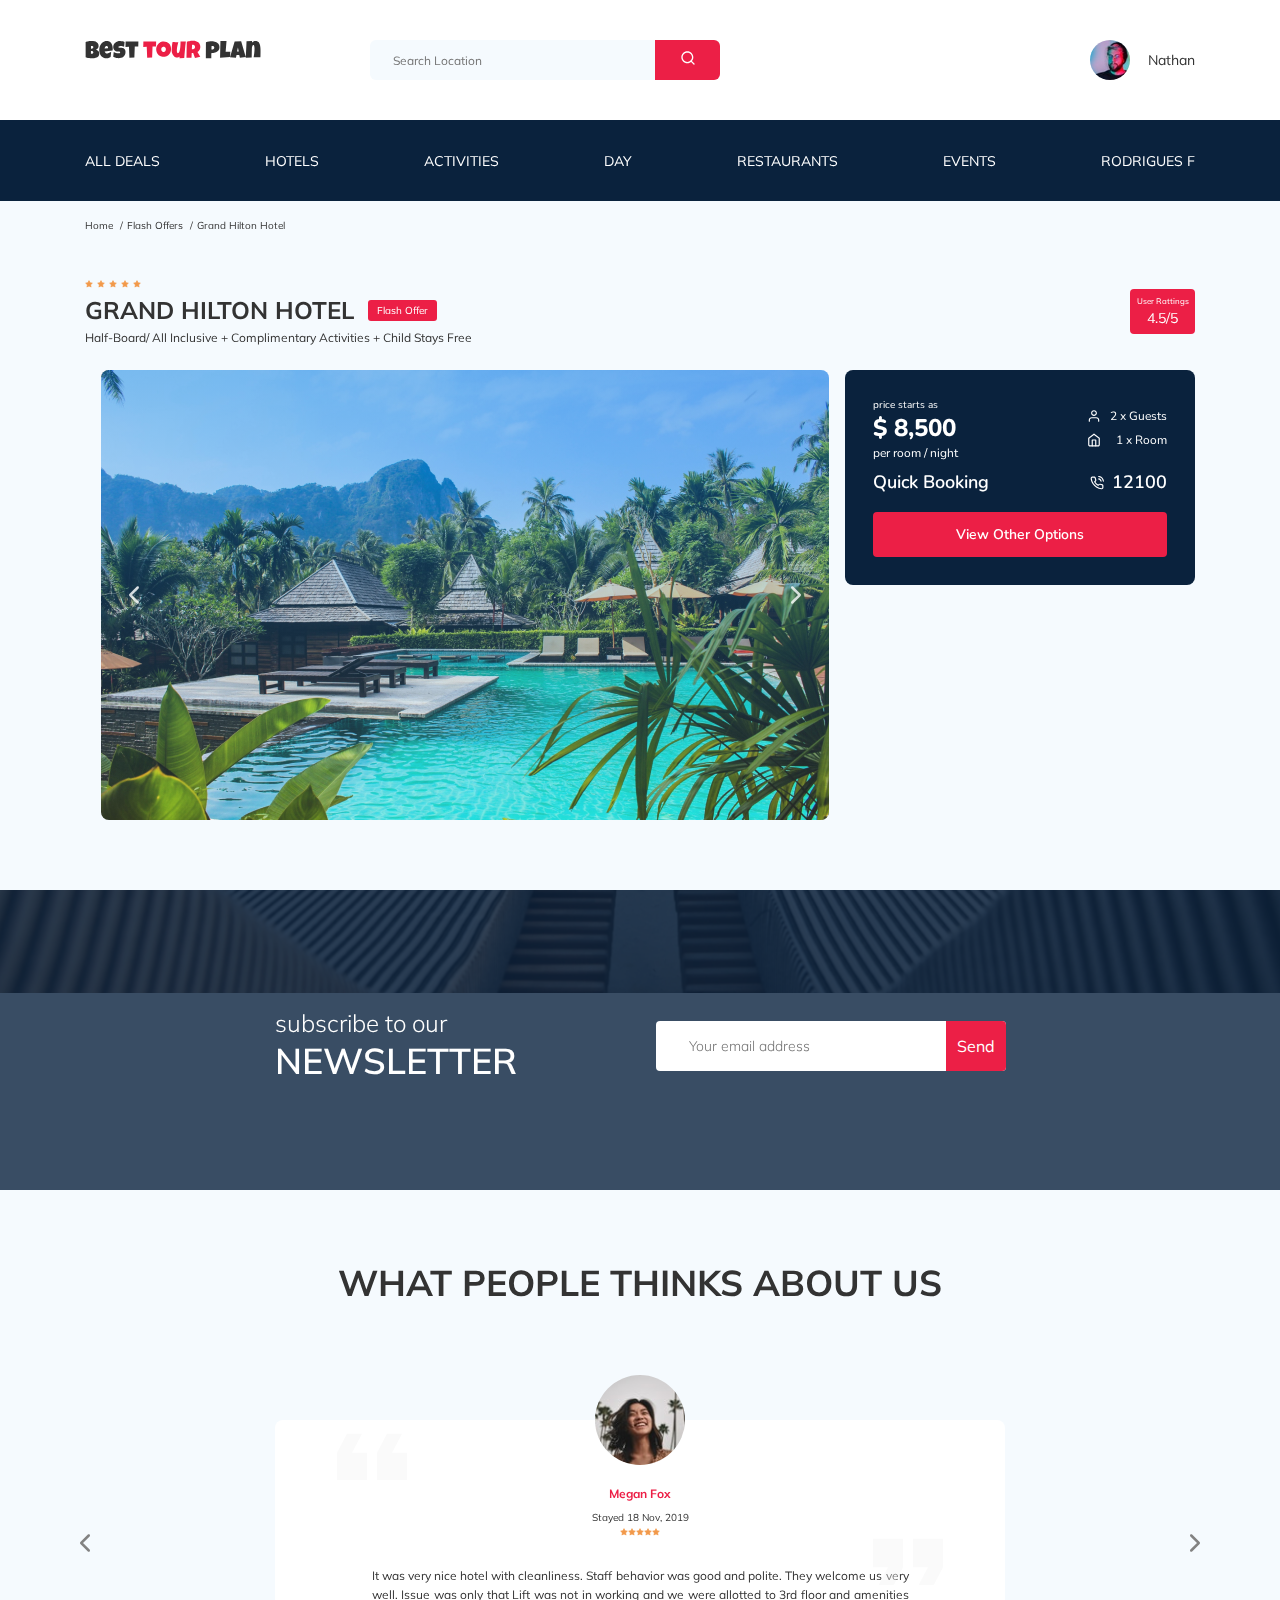
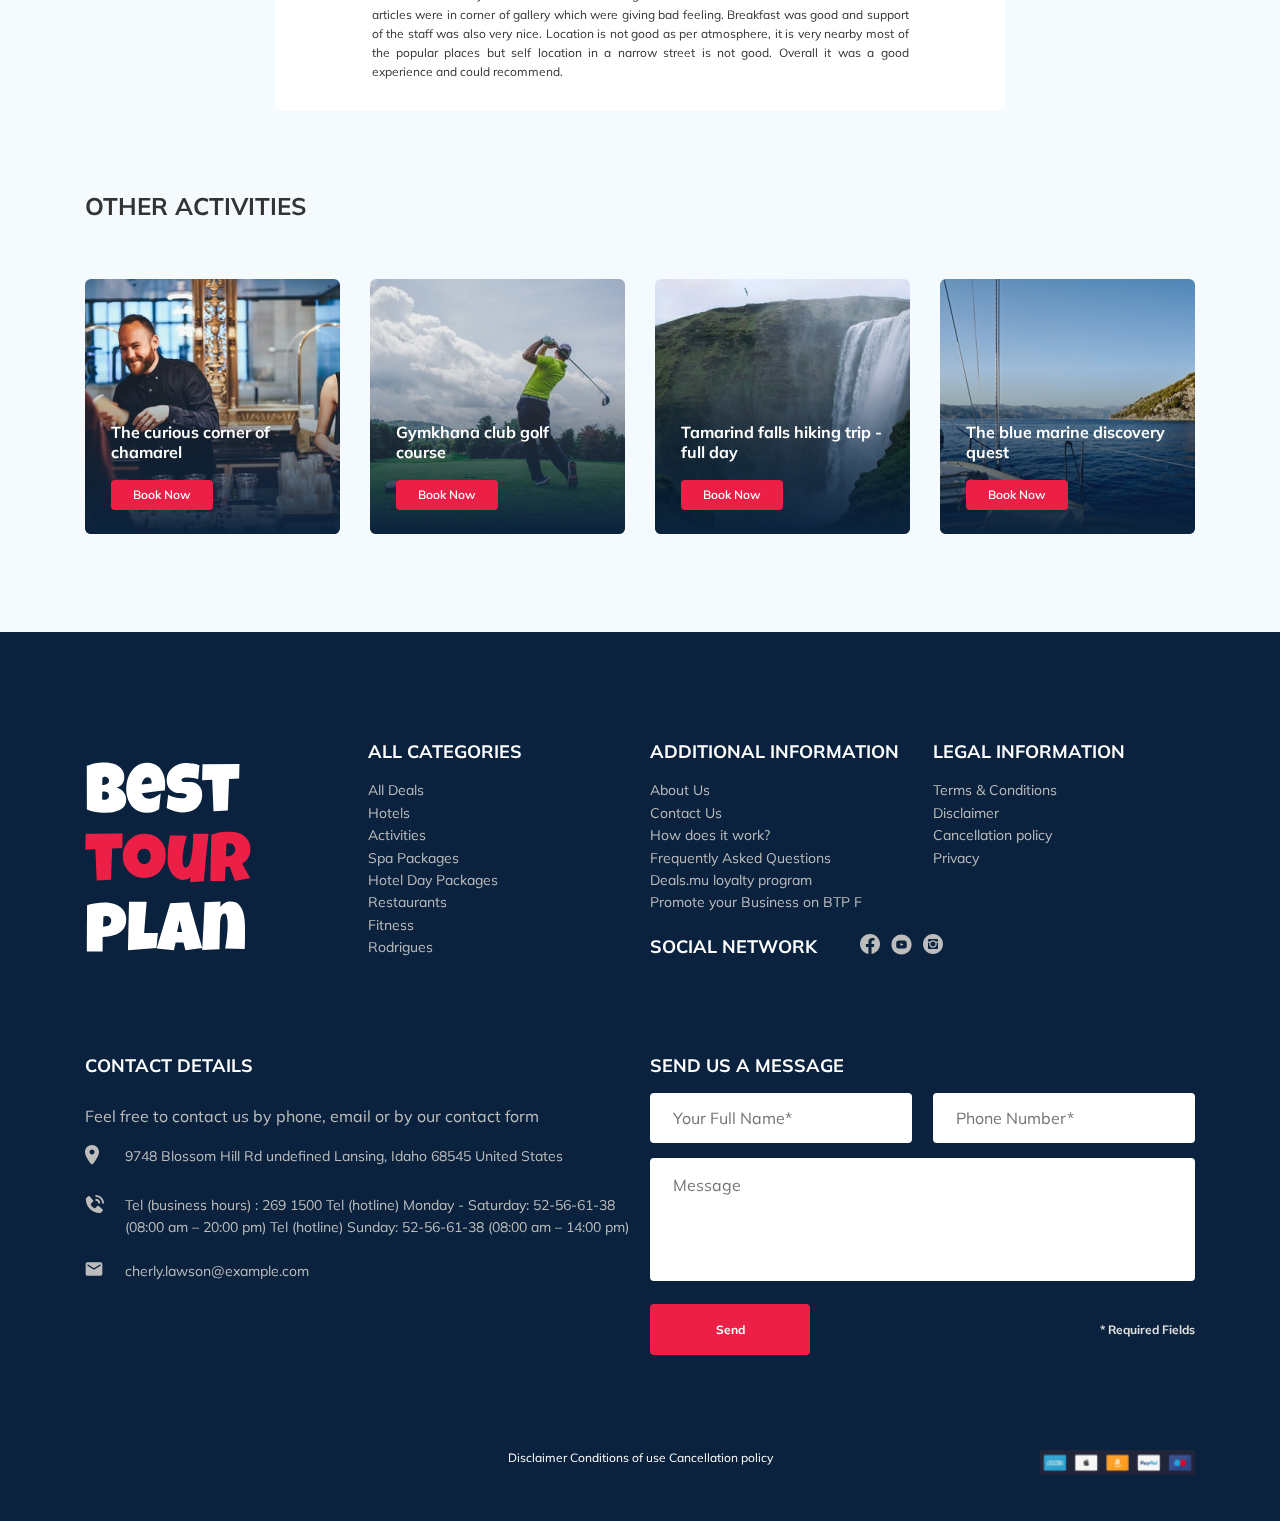
==== index.html @ 75731844 "create: added mobile menu" ====
<!DOCTYPE html>
<html lang="en">
  <head>
    <meta charset="UTF-8" />
    <meta name="viewport" content="width=device-width, initial-scale=1.0" />
    <title>Best Tour Plan — Hotel Booking</title>
    <link rel="stylesheet" href="css/swiper-bundle.min.css" />
    <link rel="stylesheet" href="css/style.css" />
    <link
      href="https://fonts.googleapis.com/css2?family=Mulish:wght@400;700&family=Nunito:wght@400;600;800&display=swap"
      rel="stylesheet"
    />
  </head>
  <body>
    <header class="navbar navbar__mobile--fixed">
      <div class="container">
        <div class="navbar-top">
          <a href="#" class="logo">
            <img
              src="img/horizontal-logo.svg"
              alt="Logo: Best Tour Plan"
              class="logo__image"
            />
          </a>

          <form
            action="#"
            class="search navbar__search navbar__search--mobile--hidden"
          >
            <input
              type="text"
              class="search__input"
              placeholder="Search Location"
            />
            <button class="search__button">
              <img src="img/search.svg" alt="Icon: search" />
            </button>
          </form>

          <a href="#" class="user navbar__user navbar__user--mobile--hidden">
            <img
              src="img/user-avatar.jpg"
              alt="Avatar: Nathan"
              class="user__avatar"
            />
            <span class="user__name"> Nathan </span>
          </a>
          <!-- /.user -->
          <button class="menu-button navbar-top__menu-button">
            <span class="menu-button__line"></span>
            <span class="menu-button__line"></span>
            <span class="menu-button__line"></span>
          </button>
        </div>
      </div>
      <!-- /.container -->
      <nav class="nav navbar-button">
        <div class="container">
          <ul class="navbar-menu">
            <li class="navbar-menu__item navbar-menu__item--mobile--visible">
              <a
                href="#"
                class="user navbar__user navbar__user--mobile--visible"
              >
                <img
                  src="img/user-avatar.jpg"
                  alt="Avatar: Nathan"
                  class="user__avatar"
                />
                <span class="user__name user__name--light"> Nathan </span>
              </a>
            </li>
            <li class="navbar-menu__item navbar-menu__item--mobile--visible">
              <form
                action="#"
                class="search navbar__search navbar__search--mobile--visible"
              >
                <input
                  type="text"
                  class="search__input"
                  placeholder="Search Location"
                />
                <button class="search__button">
                  <img src="img/search.svg" alt="Icon: search" />
                </button>
              </form>
            </li>
            <li class="navbar-menu__item">
              <a href="#" class="navbar-menu__link"> All Deals </a>
            </li>
            <li class="navbar-menu__item">
              <a href="#" class="navbar-menu__link"> Hotels </a>
            </li>
            <li class="navbar-menu__item">
              <a href="#" class="navbar-menu__link"> Activities </a>
            </li>
            <li class="navbar-menu__item">
              <a href="#" class="navbar-menu__link"> Day </a>
            </li>
            <li class="navbar-menu__item">
              <a href="#" class="navbar-menu__link"> Restaurants </a>
            </li>
            <li class="navbar-menu__item">
              <a href="#" class="navbar-menu__link"> Events </a>
            </li>
            <li class="navbar-menu__item">
              <a href="#" class="navbar-menu__link"> Rodrigues F</a>
            </li>
          </ul>
        </div>
      </nav>
      <!-- /.navbar-menu -->
    </header>

    <nav class="breadcrumb">
      <div class="container">
        <ul class="breadcrumb-list">
          <li class="breadcrumb-list__item">
            <a href="#" class="breadcrumb-list__link"> Home </a>
          </li>
          <li class="breadcrumb-list__item">
            <a href="#" class="breadcrumb-list__link"> Flash Offers </a>
          </li>
          <li class="breadcrumb-list__item">Grand Hilton Hotel</li>
        </ul>
      </div>
      <!-- /.container -->
      <!-- /.breadcrumb-list -->
    </nav>
    <!-- /.breadcrumb -->

    <section class="hotel">
      <div class="container">
        <div class="hotel-info">
          <div class="hotel-info__text">
            <div class="hotel-wrapper">
              <div class="stars">
                <img src="img/Star.svg" alt="star" />
                <img src="img/Star.svg" alt="star" />
                <img src="img/Star.svg" alt="star" />
                <img src="img/Star.svg" alt="star" />
                <img src="img/Star.svg" alt="star" />
              </div>
              <h1 class="hotel-name hotel-info__name">GRAND HILTON HOTEL</h1>
              <span class="offer hotel-info__offer">Flash Offer</span>
            </div>
            <p class="hotel-description hotel-info__description">
              Half-Board/ All Inclusive + Complimentary Activities + Child Stays
              Free
            </p>
          </div>
          <!-- /.hotel-info__text -->
          <div class="rating hotel-info__rating">
            <span class="rating__text">User Rattings</span>
            <span class="rating__counter">4.5/5</span>
          </div>
          <!-- /.hotel-info__right -->
        </div>
        <!-- /.hotel-info -->
        <div class="hotel-grid">
          <div class="swiper-container hotel-slider hotel__slider">
            <!-- Additional required wrapper -->
            <div class="swiper-wrapper">
              <!-- Slides -->
              <div class="swiper-slide hotel-slider__item">
                <img class="hotel-slider__img" src="img/slide.jpg" alt="" />
              </div>
              <div class="swiper-slide hotel-slider__item">
                <img class="hotel-slider__img" src="img/slide-2.jpg" alt="" />
              </div>
              <div class="swiper-slide hotel-slider__item">
                <img class="hotel-slider__img" src="img/slide-3.jpg" alt="" />
              </div>
              <div class="swiper-slide hotel-slider__item">
                <img class="hotel-slider__img" src="img/slide-4.jpg" alt="" />
              </div>
              <div class="swiper-slide hotel-slider__item">
                <img class="hotel-slider__img" src="img/slide-5.jpg" alt="" />
              </div>
            </div>
            <!-- If we need navigation buttons -->
            <button
              class="hotel-slider__button hotel-slider__button--prev"
            ></button>
            <button
              class="hotel-slider__button hotel-slider__button--next"
            ></button>
          </div>
          <div class="hotel-right">
            <div class="booking">
              <div class="booking__info">
                <div class="booking__price">
                  <div class="booking__start">price starts as</div>
                  <strong class="booking__pricetag">$ 8,500</strong>
                  <span class="booking__perroom">per room / night</span>
                </div>
                <div class="booking__room">
                  <div class="booking__text">
                    <img src="img/user.svg" alt="" class="booking__icon" />
                    <span class="booking__description">2 x Guests</span>
                  </div>
                  <div class="booking__text">
                    <img src="img/home.svg" alt="" class="booking__icon" />
                    <span class="booking__description">1 x Room</span>
                  </div>
                </div>
                <!-- /.booking__room -->
              </div>
              <!-- /.booking__info -->
              <div class="booking__call-center">
                <span class="booking__heading">Quick Booking</span>
                <a class="booking__number" href="tel:12100">
                  <img src="img/phone-call.svg" alt="" />
                  <span class="booking__num">12100</span>
                </a>
              </div>
              <!-- /.booking__call-center -->
              <button class="button booking__button">View Other Options</button>
            </div>
            <!-- /.booking -->
            <div class="map">
              <iframe
                src="https://www.google.com/maps/embed?pb=!1m18!1m12!1m3!1d8543.298805697452!2d79.80057933385753!3d7.573632217273802!2m3!1f0!2f0!3f0!3m2!1i1024!2i768!4f13.1!3m3!1m2!1s0x3ae2c96110de8289%3A0x3fd7668bc2d85eb9!2sGrand%20Hilton%20Hotel!5e0!3m2!1sru!2sru!4v1600858071502!5m2!1sru!2sru"
                height="213"
                style="border: 0; width: 100%"
                allowfullscreen=""
                aria-hidden="false"
                tabindex="0"
              ></iframe>
            </div>
            <!-- /.map -->
          </div>
          <!-- /.hotel-right -->
        </div>
        <!-- /.hotel-grid -->
      </div>
      <!-- /.container -->
    </section>

    <section
      class="newsletter parallax-window"
      data-parallax="scroll"
      data-image-src="img/newsletter-bg.jpg"
    >
      <div class="newsletter-wrapper">
        <h2 class="newsletter-title newsletter__title">
          subscribe to our
          <span class="newsletter-title__strong">Newsletter</span>
        </h2>
        <form action="#" class="subscribe newsletter__subscribe">
          <input
            type="text"
            class="subscribe__input"
            placeholder="Your email address"
          />
          <button class="subscribe__button">Send</button>
        </form>
      </div>
      <!-- /.newsletter-wrapper -->
    </section>
    <!-- /.newsletter -->
    <section class="reviews">
      <div class="cotainer">
        <h2 class="section-title reviews__title">
          What people thinks about us
        </h2>
        <div class="swiper-container reviews-slider">
          <!-- Additional required wrapper -->
          <div class="swiper-wrapper">
            <!-- Slides -->
            <div class="swiper-slide">
              <div class="reviews-slider__item">
                <div class="reviews-slider__profile">
                  <img
                    src="img/reviews-avatar.jpg"
                    alt=""
                    class="reviews-slider__avatar"
                  />
                  <h3 class="reviews-slider__username">Megan Fox</h3>
                  <span class="reviews-slider__date">Stayed 18 Nov, 2019</span>
                  <div class="reviews-slider__rating">
                    <img src="img/Star.svg" alt="star" />
                    <img src="img/Star.svg" alt="star" />
                    <img src="img/Star.svg" alt="star" />
                    <img src="img/Star.svg" alt="star" />
                    <img src="img/Star.svg" alt="star" />
                  </div>
                </div>
                <p class="reviews-slider__text">
                  It was very nice hotel with cleanliness. Staff behavior was
                  good and polite. They welcome us very well. Issue was only
                  that Lift was not in working and we were allotted to 3rd floor
                  and amenities articles were in corner of gallery which were
                  giving bad feeling. Breakfast was good and support of the
                  staff was also very nice. Location is not good as per
                  atmosphere, it is very nearby most of the popular places but
                  self location in a narrow street is not good. Overall it was a
                  good experience and could recommend.
                </p>
              </div>
            </div>
          </div>
          <!-- If we need navigation buttons -->
          <button
            class="reviews-slider__button reviews-slider__button--prev"
          ></button>
          <button
            class="reviews-slider__button reviews-slider__button--next"
          ></button>
        </div>
      </div>
      <!-- /.cotainer -->
    </section>
    <!-- /.reviews -->

    <section class="activities">
      <div class="container">
        <h2 class="activities__title">Other Activities</h2>
        <div class="activities-wrapper">
          <div class="card activities__card">
            <img class="card__img" src="img/activity-1.jpg" alt="" />
            <h3 class="card__title">The curious corner of chamarel</h3>
            <button class="card__button">Book Now</button>
          </div>
          <div class="card activities__card">
            <img class="card__img" src="img/activity-2.jpg" alt="" />
            <h3 class="card__title">Gymkhana club golf course</h3>
            <button class="card__button">Book Now</button>
          </div>
          <div class="card activities__card">
            <img class="card__img" src="img/activity-3.jpg" alt="" />
            <h3 class="card__title">Tamarind falls hiking trip - full day</h3>
            <button class="card__button">Book Now</button>
          </div>
          <div class="card activities__card">
            <img class="card__img" src="img/activity-4.jpg" alt="" />
            <h3 class="card__title">The blue marine discovery quest</h3>
            <button class="card__button">Book Now</button>
          </div>
        </div>
        <!-- /.activities-wrapper -->
        <!-- /.activities__title -->
      </div>
      <!-- /.container -->
    </section>
    <!-- /.activities -->

    <footer class="footer">
      <div class="container">
        <div class="footer-wrapper">
          <img
            src="img/vertical-logo.svg"
            alt="vertical logo"
            class="logo footer__logo"
          />
          <div class="footer__list footer__categories">
            <h3 class="footer__title">ALL CATEGORIES</h3>
            <ul class="footer__ul">
              <li class="footer__item">
                <a href="#" class="footer__link">All Deals </a>
              </li>
              <li class="footer__item">
                <a href="#" class="footer__link">Hotels</a>
              </li>
              <li class="footer__item">
                <a href="#" class="footer__link">Activities</a>
              </li>
              <li class="footer__item">
                <a href="#" class="footer__link">Spa Packages </a>
              </li>
              <li class="footer__item">
                <a href="#" class="footer__link">Hotel Day Packages</a>
              </li>
              <li class="footer__item">
                <a href="#" class="footer__link">Restaurants</a>
              </li>
              <li class="footer__item">
                <a href="#" class="footer__link">Fitness </a>
              </li>
              <li class="footer__item">
                <a href="#" class="footer__link">Rodrigues</a>
              </li>
            </ul>
          </div>
          <!-- /.footer__list -->
          <div class="footer__list footer__additional">
            <h3 class="footer__title">ADDITIONAL INFORMATION</h3>
            <ul class="footer__ul">
              <li class="footer__item">
                <a href="#" class="footer__link">About Us </a>
              </li>
              <li class="footer__item">
                <a href="#" class="footer__link">Contact Us </a>
              </li>
              <li class="footer__item">
                <a href="#" class="footer__link">How does it work? </a>
              </li>
              <li class="footer__item">
                <a href="#" class="footer__link">Frequently Asked Questions </a>
              </li>
              <li class="footer__item">
                <a href="#" class="footer__link">Deals.mu loyalty program </a>
              </li>
              <li class="footer__item">
                <a href="#" class="footer__link"
                  >Promote your Business on BTP F
                </a>
              </li>
            </ul>
          </div>
          <!-- /.footer__list -->
          <div class="footer__social-network">
            <h3 class="footer__title footer__title--inline">Social Network</h3>
            <div class="footer__social-links">
              <a href="#" class="footer__link"
                ><img src="img/faceBook.svg" alt=""
              /></a>
              <a href="#" class="footer__link"
                ><img src="img/youtube.svg" alt=""
              /></a>
              <a href="#" class="footer__link"
                ><img src="img/instagram.svg" alt=""
              /></a>
            </div>
            <!-- /.footer__social-links -->
          </div>
          <!-- /.footer__social-network -->
          <div class="footer__list footer__legal">
            <h3 class="footer__title">LEGAL INFORMATION</h3>
            <ul class="footer__ul">
              <li class="footer__item">
                <a href="#" class="footer__link">Terms & Conditions</a>
              </li>
              <li class="footer__item">
                <a href="#" class="footer__link">Disclaimer</a>
              </li>
              <li class="footer__item">
                <a href="#" class="footer__link">Cancellation policy </a>
              </li>
              <li class="footer__item">
                <a href="#" class="footer__link">Privacy</a>
              </li>
            </ul>
          </div>
          <!-- /.footer__list -->
          <div class="footer__contact-details">
            <h3 class="footer__title footer__title--mb-3">Contact Details</h3>
            <p class="footer__text">
              Feel free to contact us by phone, email or by our contact form
            </p>
            <ul class="footer__ul">
              <li class="footer__item footer__item--mb-2">
                <div class="footer__icon-wrapper">
                  <img src="img/map-marker.svg" alt="" class="footer__icon" />
                </div>
                9748 Blossom Hill Rd undefined Lansing, Idaho 68545 United
                States
              </li>
              <li class="footer__item footer__item--mb-2">
                <div class="footer__icon-wrapper">
                  <img src="img/phone.svg" alt="" class="footer__icon" />
                </div>
                Tel (business hours) : 269 1500 Tel (hotline) Monday - Saturday:
                52-56-61-38 (08:00 am – 20:00 pm) Tel (hotline) Sunday:
                52-56-61-38 (08:00 am – 14:00 pm)
              </li>
              <li class="footer__item footer__item--mb-2">
                <div class="footer__icon-wrapper">
                  <img src="img/emale.svg" alt="" class="footer__icon" />
                </div>
                cherly.lawson@example.com
              </li>
            </ul>
          </div>
          <!-- /.footer__contact-details -->
          <div class="footer__contact-form">
            <h3 class="footer__title">Send us a message</h3>
            <form action="#" class="footer__form">
              <input
                type="text"
                class="input footer__input"
                placeholder="Your Full Name*"
              />
              <input
                type="text"
                class="input footer__input"
                placeholder="Phone Number*"
              />
              <textarea
                class="footer__message"
                cols="30"
                rows="10"
                placeholder="Message"
              ></textarea>
              <button class="button footer__button">Send</button>
              <span class="footer__info">* Required Fields</span>
            </form>
          </div>
          <!-- /.footer__contact-form -->
        </div>
        <div class="footer__policy">
          <div class="footer__policy-text">
            <span class="footer__disclaimer">Disclaimer</span>
            <span class="footer__disclaimer"> Conditions of use </span>
            <span class="footer__disclaimer">Cancellation policy</span>
          </div>
          <!-- /.footer__policy-text -->
          <div class="footer__policy-icon">
            <img src="img/sponsor.png" alt="" />
          </div>
          <!-- /.policy-icon -->
        </div>
        <!-- /.footer__policy -->
      </div>
    </footer>

    <script src="js/swiper-bundle.min.js"></script>
    <script src="js/main.js"></script>
    <script src="js/jquery-3.5.1.min.js"></script>
    <script src="js/parallax.min.js"></script>
  </body>
</html>
---- css/style.css ----
* {
  -webkit-box-sizing: border-box;
          box-sizing: border-box;
}

body {
  font-family: 'Mulish', sans-serif;
  color: #333333;
  background-color: #F5FAFE;
}

.container {
  max-width: 1110px;
  margin: auto;
}

img {
  max-width: 100%;
}

/*! normalize.css v8.0.1 | MIT License | github.com/necolas/normalize.css */
/* Document
   ========================================================================== */
/**
 * 1. Correct the line height in all browsers.
 * 2. Prevent adjustments of font size after orientation changes in iOS.
 */
html {
  line-height: 1.15;
  /* 1 */
  -webkit-text-size-adjust: 100%;
  /* 2 */
}

/* Sections
   ========================================================================== */
/**
 * Remove the margin in all browsers.
 */
body {
  margin: 0;
}

/**
 * Render the `main` element consistently in IE.
 */
main {
  display: block;
}

/**
 * Correct the font size and margin on `h1` elements within `section` and
 * `article` contexts in Chrome, Firefox, and Safari.
 */
h1 {
  font-size: 2em;
  margin: 0.67em 0;
}

/* Grouping content
   ========================================================================== */
/**
 * 1. Add the correct box sizing in Firefox.
 * 2. Show the overflow in Edge and IE.
 */
hr {
  -webkit-box-sizing: content-box;
          box-sizing: content-box;
  /* 1 */
  height: 0;
  /* 1 */
  overflow: visible;
  /* 2 */
}

/**
 * 1. Correct the inheritance and scaling of font size in all browsers.
 * 2. Correct the odd `em` font sizing in all browsers.
 */
pre {
  font-family: monospace, monospace;
  /* 1 */
  font-size: 1em;
  /* 2 */
}

/* Text-level semantics
   ========================================================================== */
/**
 * Remove the gray background on active links in IE 10.
 */
a {
  background-color: transparent;
}

/**
 * 1. Remove the bottom border in Chrome 57-
 * 2. Add the correct text decoration in Chrome, Edge, IE, Opera, and Safari.
 */
abbr[title] {
  border-bottom: none;
  /* 1 */
  text-decoration: underline;
  /* 2 */
  -webkit-text-decoration: underline dotted;
          text-decoration: underline dotted;
  /* 2 */
}

/**
 * Add the correct font weight in Chrome, Edge, and Safari.
 */
b,
strong {
  font-weight: bolder;
}

/**
 * 1. Correct the inheritance and scaling of font size in all browsers.
 * 2. Correct the odd `em` font sizing in all browsers.
 */
code,
kbd,
samp {
  font-family: monospace, monospace;
  /* 1 */
  font-size: 1em;
  /* 2 */
}

/**
 * Add the correct font size in all browsers.
 */
small {
  font-size: 80%;
}

/**
 * Prevent `sub` and `sup` elements from affecting the line height in
 * all browsers.
 */
sub,
sup {
  font-size: 75%;
  line-height: 0;
  position: relative;
  vertical-align: baseline;
}

sub {
  bottom: -0.25em;
}

sup {
  top: -0.5em;
}

/* Embedded content
   ========================================================================== */
/**
 * Remove the border on images inside links in IE 10.
 */
img {
  border-style: none;
}

/* Forms
   ========================================================================== */
/**
 * 1. Change the font styles in all browsers.
 * 2. Remove the margin in Firefox and Safari.
 */
button,
input,
optgroup,
select,
textarea {
  font-family: inherit;
  /* 1 */
  font-size: 100%;
  /* 1 */
  line-height: 1.15;
  /* 1 */
  margin: 0;
  /* 2 */
}

/**
 * Show the overflow in IE.
 * 1. Show the overflow in Edge.
 */
button,
input {
  /* 1 */
  overflow: visible;
}

/**
 * Remove the inheritance of text transform in Edge, Firefox, and IE.
 * 1. Remove the inheritance of text transform in Firefox.
 */
button,
select {
  /* 1 */
  text-transform: none;
}

/**
 * Correct the inability to style clickable types in iOS and Safari.
 */
button,
[type="button"],
[type="reset"],
[type="submit"] {
  -webkit-appearance: button;
}

/**
 * Remove the inner border and padding in Firefox.
 */
button::-moz-focus-inner,
[type="button"]::-moz-focus-inner,
[type="reset"]::-moz-focus-inner,
[type="submit"]::-moz-focus-inner {
  border-style: none;
  padding: 0;
}

/**
 * Restore the focus styles unset by the previous rule.
 */
button:-moz-focusring,
[type="button"]:-moz-focusring,
[type="reset"]:-moz-focusring,
[type="submit"]:-moz-focusring {
  outline: 1px dotted ButtonText;
}

/**
 * Correct the padding in Firefox.
 */
fieldset {
  padding: 0.35em 0.75em 0.625em;
}

/**
 * 1. Correct the text wrapping in Edge and IE.
 * 2. Correct the color inheritance from `fieldset` elements in IE.
 * 3. Remove the padding so developers are not caught out when they zero out
 *    `fieldset` elements in all browsers.
 */
legend {
  -webkit-box-sizing: border-box;
          box-sizing: border-box;
  /* 1 */
  color: inherit;
  /* 2 */
  display: table;
  /* 1 */
  max-width: 100%;
  /* 1 */
  padding: 0;
  /* 3 */
  white-space: normal;
  /* 1 */
}

/**
 * Add the correct vertical alignment in Chrome, Firefox, and Opera.
 */
progress {
  vertical-align: baseline;
}

/**
 * Remove the default vertical scrollbar in IE 10+.
 */
textarea {
  overflow: auto;
}

/**
 * 1. Add the correct box sizing in IE 10.
 * 2. Remove the padding in IE 10.
 */
[type="checkbox"],
[type="radio"] {
  -webkit-box-sizing: border-box;
          box-sizing: border-box;
  /* 1 */
  padding: 0;
  /* 2 */
}

/**
 * Correct the cursor style of increment and decrement buttons in Chrome.
 */
[type="number"]::-webkit-inner-spin-button,
[type="number"]::-webkit-outer-spin-button {
  height: auto;
}

/**
 * 1. Correct the odd appearance in Chrome and Safari.
 * 2. Correct the outline style in Safari.
 */
[type="search"] {
  -webkit-appearance: textfield;
  /* 1 */
  outline-offset: -2px;
  /* 2 */
}

/**
 * Remove the inner padding in Chrome and Safari on macOS.
 */
[type="search"]::-webkit-search-decoration {
  -webkit-appearance: none;
}

/**
 * 1. Correct the inability to style clickable types in iOS and Safari.
 * 2. Change font properties to `inherit` in Safari.
 */
::-webkit-file-upload-button {
  -webkit-appearance: button;
  /* 1 */
  font: inherit;
  /* 2 */
}

/* Interactive
   ========================================================================== */
/*
 * Add the correct display in Edge, IE 10+, and Firefox.
 */
details {
  display: block;
}

/*
 * Add the correct display in all browsers.
 */
summary {
  display: list-item;
}

/* Misc
   ========================================================================== */
/**
 * Add the correct display in IE 10+.
 */
template {
  display: none;
}

/**
 * Add the correct display in IE 10.
 */
[hidden] {
  display: none;
}

.navbar {
  background-color: #fff;
}

.navbar-top {
  display: -webkit-box;
  display: -ms-flexbox;
  display: flex;
  -webkit-box-pack: justify;
      -ms-flex-pack: justify;
          justify-content: space-between;
  padding-top: 40px;
  padding-bottom: 40px;
}

.navbar-top__menu-button {
  display: none;
}

.navbar__search {
  margin: auto;
  margin-left: 108px;
}

.navbar-menu {
  list-style: none;
  margin: 0;
  padding: 31px 0;
  display: -webkit-box;
  display: -ms-flexbox;
  display: flex;
  -webkit-box-align: center;
      -ms-flex-align: center;
          align-items: center;
  -webkit-box-pack: justify;
      -ms-flex-pack: justify;
          justify-content: space-between;
  color: #ffffff;
}

.navbar-menu__link {
  color: inherit;
  text-decoration: none;
  text-transform: uppercase;
  font-size: 14px;
  line-height: 18px;
}

.navbar-menu__item--mobile--visible {
  display: none;
}

.navbar-button {
  background: #0A223D;
}

.logo {
  width: 177px;
}

.search {
  display: -webkit-box;
  display: -ms-flexbox;
  display: flex;
  position: relative;
  overflow: hidden;
  border-radius: 6px;
  height: 40px;
}

.search__input {
  border: none;
  font-size: 12px;
  line-height: 15px;
  background: #F5FAFE;
  padding-left: 23px;
  padding-right: 75px;
  width: 350px;
  height: 100%;
  color: #333333;
}

.search__button {
  position: absolute;
  top: 0;
  right: 0;
  width: 65px;
  height: 100%;
  border: none;
  background: #EC1F46;
}

.user {
  display: -webkit-box;
  display: -ms-flexbox;
  display: flex;
  -webkit-box-align: center;
      -ms-flex-align: center;
          align-items: center;
  text-decoration: none;
}

.user__avatar {
  width: 40px;
  height: 40px;
  border-radius: 50%;
  -o-object-fit: cover;
     object-fit: cover;
}

.user__name {
  margin-left: 18px;
  font-size: 14px;
  line-height: 18px;
  color: #333333;
}

.breadcrumb-list {
  display: -webkit-box;
  display: -ms-flexbox;
  display: flex;
  -webkit-box-align: center;
      -ms-flex-align: center;
          align-items: center;
  -webkit-box-pack: start;
      -ms-flex-pack: start;
          justify-content: flex-start;
  list-style: none;
  padding: 18px 0;
  margin: 0;
}

.breadcrumb-list__item {
  font-size: 10px;
  line-height: 13px;
}

.breadcrumb-list__item:not(:last-child)::after {
  content: '/';
  margin-right: 4px;
  margin-left: 4px;
}

.breadcrumb-list__link {
  text-decoration: none;
  color: inherit;
}

.hotel {
  padding-top: 23px;
  padding-bottom: 70px;
}

.hotel-info {
  display: -webkit-box;
  display: -ms-flexbox;
  display: flex;
  -webkit-box-align: center;
      -ms-flex-align: center;
          align-items: center;
  -webkit-box-pack: justify;
      -ms-flex-pack: justify;
          justify-content: space-between;
  padding-bottom: 20px;
}

.hotel-info__offer {
  margin-left: 14px;
  margin-top: 4px;
}

.hotel-info__name {
  margin-top: 4px;
  margin-bottom: 0;
}

.hotel-info__description {
  margin: 5px 0;
}

.hotel-name {
  font-size: 24px;
  line-height: 30px;
}

.hotel-grid {
  display: -webkit-box;
  display: -ms-flexbox;
  display: flex;
  -webkit-box-pack: justify;
      -ms-flex-pack: justify;
          justify-content: space-between;
}

.hotel-right {
  display: -webkit-box;
  display: -ms-flexbox;
  display: flex;
  -webkit-box-orient: vertical;
  -webkit-box-direction: normal;
      -ms-flex-direction: column;
          flex-direction: column;
  -webkit-box-pack: justify;
      -ms-flex-pack: justify;
          justify-content: space-between;
}

.hotel-slider {
  width: 728px;
  height: 450px;
}

.hotel-slider__item {
  position: relative;
  width: 100%;
  height: 100%;
  position: relative;
  border-radius: 8px;
  overflow: hidden;
}

.hotel-slider__item::after {
  content: '';
  position: absolute;
  width: 100%;
  height: 100%;
  top: 0;
  right: 0;
  left: 0;
  bottom: 0;
  background: -webkit-gradient(linear, left top, left bottom, from(rgba(0, 122, 223, 0.48)), to(rgba(255, 255, 255, 0.128)));
  background: linear-gradient(180deg, rgba(0, 122, 223, 0.48) 0%, rgba(255, 255, 255, 0.128) 100%);
  z-index: 10;
}

.hotel-slider__button {
  position: absolute;
  top: 50%;
  width: 30px;
  height: 30px;
  -webkit-transform: translateY(-50%);
          transform: translateY(-50%);
  border: none;
  z-index: 99;
  cursor: pointer;
  background-repeat: no-repeat;
  background-position: center;
  background-size: 30px;
  background-color: transparent;
}

.hotel-slider__button--next {
  right: 18px;
  background-image: url(../img/arrow-next.svg);
}

.hotel-slider__button--prev {
  left: 18px;
  background-image: url(../img/arrow-prev.svg);
}

.hotel-wrapper {
  display: -webkit-box;
  display: -ms-flexbox;
  display: flex;
  -ms-flex-wrap: wrap;
      flex-wrap: wrap;
  -webkit-box-align: center;
      -ms-flex-align: center;
          align-items: center;
}

.hotel-description {
  font-size: 12px;
  line-height: 15px;
}

.stars {
  -ms-flex-preferred-size: 100%;
      flex-basis: 100%;
}

.offer {
  font-size: 10px;
  line-height: 13px;
  padding: 4px 9px;
  background-color: #EC1F46;
  border-radius: 3px;
  color: #ffffff;
}

.rating {
  max-width: 65px;
  min-height: 45px;
  text-align: center;
  color: #ffffff;
  background-color: #EC1F46;
  border-radius: 4px;
}

.rating__text {
  font-size: 8px;
  line-height: 10px;
}

.rating__counter {
  font-size: 14px;
  line-height: 18px;
}

.booking {
  font-family: 'Nunito', sans-serif;
  background: #0A223D;
  border-radius: 8px;
  width: 350px;
  min-height: 210px;
  color: #ffffff;
  padding: 28px;
}

.booking__info {
  display: -webkit-box;
  display: -ms-flexbox;
  display: flex;
  -webkit-box-align: center;
      -ms-flex-align: center;
          align-items: center;
  -webkit-box-pack: justify;
      -ms-flex-pack: justify;
          justify-content: space-between;
  margin-bottom: 9px;
}

.booking__price {
  display: -webkit-box;
  display: -ms-flexbox;
  display: flex;
  -webkit-box-orient: vertical;
  -webkit-box-direction: normal;
      -ms-flex-direction: column;
          flex-direction: column;
}

.booking__start {
  font-weight: normal;
  font-size: 10px;
  line-height: 14px;
}

.booking__pricetag {
  font-weight: 800;
  font-size: 24px;
  line-height: 33px;
}

.booking__perroom {
  font-weight: normal;
  font-size: 12px;
  line-height: 16px;
}

.booking__room {
  margin-top: 4px;
}

.booking__text {
  display: -webkit-box;
  display: -ms-flexbox;
  display: flex;
  -webkit-box-align: center;
      -ms-flex-align: center;
          align-items: center;
  -webkit-box-pack: justify;
      -ms-flex-pack: justify;
          justify-content: space-between;
  min-width: 80px;
  margin-bottom: 8px;
  font-weight: normal;
  font-size: 12px;
  line-height: 16px;
}

.booking__description {
  margin-left: 9px;
}

.booking__call-center {
  display: -webkit-box;
  display: -ms-flexbox;
  display: flex;
  -webkit-box-align: center;
      -ms-flex-align: center;
          align-items: center;
  -webkit-box-pack: justify;
      -ms-flex-pack: justify;
          justify-content: space-between;
  margin-bottom: 17px;
}

.booking__heading {
  font-weight: 600;
  font-size: 18px;
  line-height: 25px;
}

.booking__number {
  display: -webkit-box;
  display: -ms-flexbox;
  display: flex;
  -webkit-box-align: center;
      -ms-flex-align: center;
          align-items: center;
  -webkit-box-pack: justify;
      -ms-flex-pack: justify;
          justify-content: space-between;
  color: inherit;
  text-decoration: none;
  font-weight: 600;
  font-size: 18px;
  line-height: 25px;
}

.booking__num {
  margin-left: 8px;
}

.booking__button {
  width: 100%;
  min-height: 45px;
  font-weight: 600;
  font-size: 14px;
  line-height: 19px;
  border-radius: 4px;
  background-color: #EC1F46;
  border: none;
  color: #ffffff;
  cursor: pointer;
}

.map {
  width: 347px;
  height: 213px;
  border-radius: 10px;
  overflow: hidden;
}

.newsletter {
  position: relative;
  padding: 98px 0 87px 0;
  background-image: url(../img/newsletter-bg.jpg);
  background-position: center;
  background-repeat: no-repeat;
  background-size: cover;
}

.newsletter::after {
  content: '';
  position: absolute;
  top: 0;
  left: 0;
  bottom: 0;
  right: 0;
  width: 100%;
  height: 100%;
  background-color: rgba(10, 34, 61, 0.8);
}

.newsletter-wrapper {
  position: relative;
  display: -webkit-box;
  display: -ms-flexbox;
  display: flex;
  -webkit-box-align: center;
      -ms-flex-align: center;
          align-items: center;
  -webkit-box-pack: justify;
      -ms-flex-pack: justify;
          justify-content: space-between;
  z-index: 999;
  max-width: 731px;
  margin: auto;
}

.newsletter-title {
  color: #ffffff;
  font-style: normal;
  font-weight: 300;
  font-size: 24px;
  line-height: 30px;
}

.newsletter-title__strong {
  font-style: normal;
  font-weight: 600;
  font-size: 36px;
  line-height: 45px;
  text-transform: uppercase;
  display: block;
}

.subscribe {
  position: relative;
  width: 350px;
  height: 50px;
  border-radius: 4px;
  overflow: hidden;
}

.subscribe__input {
  position: absolute;
  width: 100%;
  height: 100%;
  border: none;
  padding-left: 33px;
  padding-right: 75px;
  font-style: normal;
  font-weight: 300;
  font-size: 14px;
  line-height: 18px;
}

.subscribe__button {
  position: absolute;
  min-width: 60px;
  right: 0;
  top: 0;
  height: 100%;
  border: none;
  background-color: #EC1F46;
  color: #ffffff;
  cursor: pointer;
}

.parallax-window {
  min-height: 300px;
  background: transparent;
}

.reviews {
  padding: 40px 70px 0;
}

.reviews__title {
  font-style: normal;
  font-weight: bold;
  font-size: 36px;
  line-height: 45px;
  text-align: center;
  text-transform: uppercase;
  margin-bottom: 70px;
}

.reviews-slider__item {
  background-color: #fff;
  border-radius: 8px;
  max-width: 730px;
  margin: 45px auto 0;
  padding: 0 62px 30px;
  display: -webkit-box;
  display: -ms-flexbox;
  display: flex;
  -webkit-box-orient: vertical;
  -webkit-box-direction: normal;
      -ms-flex-direction: column;
          flex-direction: column;
  -webkit-box-align: center;
      -ms-flex-align: center;
          align-items: center;
  position: relative;
}

.reviews-slider__item::before {
  position: absolute;
  width: 70px;
  height: 47px;
  content: '';
  background-image: url(../img/quote-left.svg);
  background-repeat: no-repeat;
  top: 13px;
  left: 62px;
}

.reviews-slider__item::after {
  position: absolute;
  width: 70px;
  height: 47px;
  content: '';
  background-image: url(../img/quote-right.svg);
  background-repeat: no-repeat;
  top: 118px;
  right: 62px;
}

.reviews-slider__button {
  position: absolute;
  top: 50%;
  -webkit-transform: translateY(-50%);
          transform: translateY(-50%);
  width: 30px;
  height: 30px;
  background-repeat: no-repeat;
  background-size: 10px;
  background-position: center;
  border: none;
  background-color: transparent;
  cursor: pointer;
  z-index: 99;
}

.reviews-slider__button--prev {
  background-image: url(../img/arow-prev-secondary.svg);
  left: 0;
}

.reviews-slider__button--next {
  background-image: url(../img/arow-next-secondary.svg);
  right: 0;
}

.reviews-slider__profile {
  display: -webkit-box;
  display: -ms-flexbox;
  display: flex;
  -webkit-box-orient: vertical;
  -webkit-box-direction: normal;
      -ms-flex-direction: column;
          flex-direction: column;
  -webkit-box-align: center;
      -ms-flex-align: center;
          align-items: center;
  margin-top: -45px;
  margin-bottom: 30px;
}

.reviews-slider__avatar {
  height: 90px;
  width: 90px;
  margin-bottom: 9px;
  border-radius: 50%;
  -o-object-fit: cover;
     object-fit: cover;
}

.reviews-slider__username {
  font-style: normal;
  font-weight: bold;
  font-size: 12px;
  line-height: 15px;
  color: #EC1F46;
  margin-bottom: 10px;
}

.reviews-slider__date {
  font-weight: normal;
  font-size: 10px;
  line-height: 13px;
  margin-bottom: 4px;
}

.reviews-slider__rating {
  display: -webkit-box;
  display: -ms-flexbox;
  display: flex;
  -webkit-box-align: center;
      -ms-flex-align: center;
          align-items: center;
}

.reviews-slider__text {
  max-width: 537px;
  font-size: 12px;
  line-height: 160%;
  text-align: justify;
  margin: auto;
}

.activities {
  padding: 60px 0 98px 0;
}

.activities__title {
  font-style: normal;
  font-weight: bold;
  font-size: 24px;
  line-height: 30px;
  text-transform: uppercase;
  margin-bottom: 58px;
}

.activities-wrapper {
  display: -webkit-box;
  display: -ms-flexbox;
  display: flex;
  -webkit-box-pack: justify;
      -ms-flex-pack: justify;
          justify-content: space-between;
}

.card {
  display: -webkit-box;
  display: -ms-flexbox;
  display: flex;
  -webkit-box-orient: vertical;
  -webkit-box-direction: normal;
      -ms-flex-direction: column;
          flex-direction: column;
  -webkit-box-align: start;
      -ms-flex-align: start;
          align-items: flex-start;
  width: 255px;
  height: 255px;
  padding: 24px 26px;
  position: relative;
  border-radius: 6px;
  overflow: hidden;
}

.card::before {
  content: '';
  position: absolute;
  top: 0;
  right: 0;
  bottom: 0;
  left: 0;
  background: linear-gradient(179.83deg, rgba(196, 196, 196, 0) 35.34%, #0A223D 99.85%);
  z-index: -1;
}

.card__img {
  position: absolute;
  top: 0;
  right: 0;
  bottom: 0;
  left: 0;
  width: 100%;
  height: 100%;
  -o-object-fit: cover;
     object-fit: cover;
  z-index: -2;
}

.card__title {
  margin-top: auto;
  margin-bottom: 18px;
  font-style: normal;
  font-weight: bold;
  font-size: 16px;
  line-height: 20px;
  color: #ffffff;
}

.card__button {
  font-style: normal;
  font-weight: 600;
  font-size: 12px;
  line-height: 16px;
  color: #ffffff;
  border: none;
  background: #EC1F46;
  border-radius: 4px;
  cursor: pointer;
  padding: 7px 22px;
}

.footer {
  background-color: #0A223D;
  color: #ffffff;
  padding-top: 108px;
  padding-bottom: 46px;
}

.footer-wrapper {
  display: -ms-grid;
  display: grid;
  -ms-grid-columns: (minmax(min-content, 1fr))[4];
      grid-template-columns: repeat(4, minmax(-webkit-min-content, 1fr));
      grid-template-columns: repeat(4, minmax(min-content, 1fr));
  grid-gap: 20px;
  grid-auto-rows: minmax(40px, -webkit-min-content);
  grid-auto-rows: minmax(40px, min-content);
  -webkit-box-align: start;
      -ms-flex-align: start;
          align-items: start;
}

.footer__logo {
  width: 166px;
  -ms-flex-item-align: center;
      -ms-grid-row-align: center;
      align-self: center;
  -ms-grid-row: 1;
  -ms-grid-row-span: 2;
  grid-row: 1 / 3;
}

.footer__categories {
  -ms-grid-row: 1;
  -ms-grid-row-span: 3;
  grid-row: 1 / 4;
}

.footer__social-links {
  display: -webkit-box;
  display: -ms-flexbox;
  display: flex;
  -webkit-box-align: center;
      -ms-flex-align: center;
          align-items: center;
  min-width: 83px;
  -webkit-box-pack: justify;
      -ms-flex-pack: justify;
          justify-content: space-between;
}

.footer__social-network {
  display: -webkit-box;
  display: -ms-flexbox;
  display: flex;
  -webkit-box-align: center;
      -ms-flex-align: center;
          align-items: center;
  -ms-grid-row: 2;
  -ms-grid-row-span: 2;
  grid-row: 2 / 4;
  grid-column: span 2;
}

.footer__contact-details {
  grid-column: span 2;
}

.footer__contact-form {
  grid-column: span 2;
}

.footer__form {
  display: -webkit-box;
  display: -ms-flexbox;
  display: flex;
  -webkit-box-align: center;
      -ms-flex-align: center;
          align-items: center;
  -webkit-box-pack: justify;
      -ms-flex-pack: justify;
          justify-content: space-between;
  -ms-flex-wrap: wrap;
      flex-wrap: wrap;
}

.footer__title {
  font-style: normal;
  font-weight: bold;
  font-size: 18px;
  line-height: 23px;
  margin: 0 0 16px 0;
  text-transform: uppercase;
}

.footer__title--inline {
  margin: 0 43px 0 0;
}

.footer__title--mb-3 {
  margin-bottom: 30px;
}

.footer__ul {
  padding: 0;
  margin: 0;
  list-style: none;
}

.footer__item {
  display: -webkit-box;
  display: -ms-flexbox;
  display: flex;
  -webkit-box-align: start;
      -ms-flex-align: start;
          align-items: flex-start;
  font-style: normal;
  font-weight: normal;
  font-size: 14px;
  line-height: 160%;
  color: #BDBDBD;
}

.footer__item--mb-2 {
  margin-bottom: 22px;
}

.footer__icon-wrapper {
  min-width: 40px;
}

.footer__text {
  color: #BDBDBD;
  margin-bottom: 20px;
}

.footer__link {
  text-decoration: none;
  color: inherit;
}

.footer__input {
  background-color: #fff;
  border-radius: 4px;
  border: none;
  padding: 0 23px;
  min-height: 50px;
  margin-bottom: 15px;
  -ms-flex-preferred-size: 48%;
      flex-basis: 48%;
}

.footer__message {
  background-color: #ffffff;
  border-radius: 4px;
  padding: 18px 23px;
  max-height: 123px;
  border: none;
  -ms-flex-preferred-size: 100%;
      flex-basis: 100%;
  margin-bottom: 23px;
  resize: none;
}

.footer__button {
  min-width: 160px;
  min-height: 50px;
  padding: 18px;
  color: #ffffff;
  background-color: #EC1F46;
  font-style: normal;
  font-weight: bold;
  font-size: 12px;
  line-height: 15px;
  border-radius: 4px;
  border: none;
}

.footer__info {
  font-style: normal;
  font-weight: bold;
  font-size: 12px;
  line-height: 15px;
  color: #E0E0E0;
}

.footer__policy {
  display: -ms-grid;
  display: grid;
  -ms-grid-columns: (minmax(max-content, 1fr))[5];
      grid-template-columns: repeat(5, minmax(-webkit-max-content, 1fr));
      grid-template-columns: repeat(5, minmax(max-content, 1fr));
  margin-top: 95px;
}

.footer__policy-text {
  -ms-grid-row: 1;
  grid-row: 1;
  -ms-grid-column: 3;
  -ms-grid-column-span: 1;
  grid-column: 3 / 4;
  font-style: normal;
  font-weight: normal;
  font-size: 12px;
  line-height: 15px;
  color: #ffffff;
  margin-bottom: 10px;
}

.footer__policy-icon {
  display: -webkit-box;
  display: -ms-flexbox;
  display: flex;
  -webkit-box-pack: end;
      -ms-flex-pack: end;
          justify-content: flex-end;
  -ms-grid-row: 1;
  grid-row: 1;
  -ms-grid-column: 5;
  grid-column: 5;
}

@media (max-width: 1200px) {
  .container {
    max-width: 960px;
  }
  .hotel__slider {
    width: 590px;
  }
  .hotel-slider__img {
    width: 100%;
    height: 100%;
    -o-object-fit: cover;
       object-fit: cover;
  }
  .card {
    width: 230px;
    height: 230px;
  }
  .footer__input {
    -ms-flex-preferred-size: 100%;
        flex-basis: 100%;
  }
}

@media (max-width: 992px) {
  .container, .newsletter-wrapper {
    max-width: 700px;
  }
  .logo {
    width: 131px;
  }
  .navbar-top {
    padding-top: 30px;
    padding-bottom: 30px;
  }
  .navbar-menu {
    padding-top: 22px;
    padding-bottom: 22px;
  }
  .navbar-menu__link {
    font-size: 12px;
    line-height: 15px;
  }
  .navbar__search {
    margin-left: auto;
  }
  .search__input {
    width: 340px;
  }
  .hotel-slider {
    width: 100%;
  }
  .hotel-grid {
    -webkit-box-orient: vertical;
    -webkit-box-direction: normal;
        -ms-flex-direction: column;
            flex-direction: column;
  }
  .hotel__slider {
    margin-bottom: 30px;
  }
  .hotel-right {
    -webkit-box-orient: horizontal;
    -webkit-box-direction: normal;
        -ms-flex-direction: row;
            flex-direction: row;
  }
  .booking {
    width: 340px;
  }
  .swiper-slide__img {
    width: 100%;
  }
  .map {
    width: 340px;
  }
  .reviews-slider__item {
    max-width: 580px;
  }
  .footer-wrapper {
    -ms-grid-columns: (1fr)[6];
        grid-template-columns: repeat(6, 1fr);
    grid-row-gap: 40px;
  }
  .footer__input {
    -ms-flex-preferred-size: 49%;
        flex-basis: 49%;
  }
  .footer__logo {
    -ms-grid-row: 1;
    -ms-grid-row-span: 1;
    grid-row: 1 / 2;
    grid-column: span 2;
  }
  .footer__social-network {
    -ms-grid-row: 1;
    -ms-grid-row-span: 1;
    grid-row: 1 / 2;
    grid-column: span 4;
    -ms-flex-item-align: center;
        -ms-grid-row-align: center;
        align-self: center;
  }
  .footer__categories {
    -ms-grid-row: 2;
    -ms-grid-row-span: 1;
    grid-row: 2 / 3;
    grid-column: span 2;
  }
  .footer__legal {
    grid-column: span 2;
  }
  .footer__additional {
    grid-column: span 2;
  }
  .footer__contact-details {
    -ms-grid-row: 3;
    grid-row: 3;
    grid-column: span 5;
  }
  .footer__contact-form {
    -ms-grid-row: 4;
    grid-row: 4;
    grid-column: span 5;
  }
  .footer__policy {
    display: -webkit-box;
    display: -ms-flexbox;
    display: flex;
    -webkit-box-pack: justify;
        -ms-flex-pack: justify;
            justify-content: space-between;
    margin-top: 56px;
  }
  .parallax-window {
    background-image: url(../img/newsletter-bg.jpg);
    background-position: center;
    background-repeat: no-repeat;
    background-size: cover;
    min-height: 200px;
  }
  .activities-wrapper {
    -ms-flex-wrap: wrap;
        flex-wrap: wrap;
  }
  .activities__card {
    margin-bottom: 20px;
  }
  .card {
    width: 340px;
    height: 250px;
  }
}

@media (max-width: 768px) {
  .container {
    max-width: 576px;
    width: 92%;
  }
  body {
    padding-top: 78px;
  }
  .navbar__mobile--fixed {
    position: fixed;
    left: 0;
    top: 0;
    right: 0;
    z-index: 1000;
  }
  .navbar__search--mobile--hidden, .navbar__user--mobile--hidden {
    display: none;
  }
  .navbar__search--mobile--visible, .navbar__user--mobile--visible {
    display: -webkit-box;
    display: -ms-flexbox;
    display: flex;
  }
  .navbar__user {
    -webkit-box-orient: vertical;
    -webkit-box-direction: normal;
        -ms-flex-direction: column;
            flex-direction: column;
    -webkit-box-pack: center;
        -ms-flex-pack: center;
            justify-content: center;
  }
  .navbar-button {
    display: none;
    position: fixed;
    left: 0;
    right: 0;
    bottom: 0;
    top: 78px;
    padding-top: 30px;
  }
  .navbar-button--visible {
    display: block;
  }
  .navbar-menu {
    -webkit-box-orient: vertical;
    -webkit-box-direction: normal;
        -ms-flex-direction: column;
            flex-direction: column;
  }
  .navbar-menu__item {
    margin-bottom: 20px;
  }
  .navbar-menu__item--mobile--visible {
    display: block;
  }
  .menu-button {
    display: -webkit-box;
    display: -ms-flexbox;
    display: flex;
    width: 16px;
    height: 11px;
    padding: 0;
    -webkit-box-align: center;
        -ms-flex-align: center;
            align-items: center;
    -webkit-box-pack: justify;
        -ms-flex-pack: justify;
            justify-content: space-between;
    -webkit-box-orient: vertical;
    -webkit-box-direction: normal;
        -ms-flex-direction: column;
            flex-direction: column;
    border: none;
    background-color: #fff;
    cursor: pointer;
  }
  .menu-button__line {
    width: 16px;
    height: 1px;
    background-color: #333333;
  }
  .user__name--light {
    color: #ffffff;
    margin-left: 0;
    margin-top: 10px;
  }
  .stars {
    -ms-flex-preferred-size: auto;
        flex-basis: auto;
  }
  .hotel-name {
    -ms-flex-preferred-size: 100%;
        flex-basis: 100%;
  }
  .hotel-wrapper {
    -webkit-box-pack: justify;
        -ms-flex-pack: justify;
            justify-content: space-between;
  }
  .hotel-info__text {
    width: 100%;
  }
  .hotel-info__name {
    margin-top: 10px;
  }
  .hotel-info__rating {
    display: none;
  }
  .hotel-info__offer {
    -webkit-box-ordinal-group: 0;
        -ms-flex-order: -1;
            order: -1;
    margin-left: 0;
  }
  .hotel-slider {
    height: 350px;
  }
  .hotel-right {
    -webkit-box-orient: vertical;
    -webkit-box-direction: normal;
        -ms-flex-direction: column;
            flex-direction: column;
    min-height: 450px;
  }
  .booking {
    width: 100%;
  }
  .map {
    width: 100%;
  }
  .newsletter-wrapper {
    max-width: 576px;
    width: 92%;
    -webkit-box-orient: vertical;
    -webkit-box-direction: normal;
        -ms-flex-direction: column;
            flex-direction: column;
    -webkit-box-align: start;
        -ms-flex-align: start;
            align-items: flex-start;
  }
  .reviews-slider__item {
    padding: 0 30px 30px;
  }
  .reviews-slider__item::after, .reviews-slider__item::before {
    display: none;
  }
  .reviews-slider__button {
    top: 45px;
  }
  .reviews-slider__button--prev {
    margin-left: -75px;
    left: 50%;
    -webkit-transform: translate(-50% 0);
            transform: translate(-50% 0);
  }
  .reviews-slider__button--next {
    margin-right: -75px;
    right: 50%;
    -webkit-transform: translate(50% 0);
            transform: translate(50% 0);
  }
  .activities {
    pading-top: 40px;
    pading-bottom: 60px;
  }
  .card {
    width: 48%;
    height: 255px;
  }
  .footer__input {
    -ms-flex-preferred-size: 100%;
        flex-basis: 100%;
  }
}

@media (max-width: 576px) {
  .logo {
    width: 99px;
  }
  .hotel-slider {
    height: 250px;
  }
  .hotel__slider {
    margin-bottom: 20px;
  }
  .subscribe {
    width: 100%;
  }
  .newsletter {
    padding: 76px 0 83px 0;
  }
  .newsletter__title {
    margin-bottom: 37px;
  }
  .newsletter-title {
    font-weight: 300;
    font-size: 20px;
    line-height: 25px;
  }
  .newsletter-title__strong {
    font-weight: 600;
    font-size: 30px;
    line-height: 38px;
  }
  .reviews {
    padding: 40px 20px 0;
  }
  .reviews-slider__item {
    padding: 0 0 10px 0;
  }
  .reviews-slider__text {
    width: 90%;
  }
  .reviews__title {
    font-size: 18px;
    line-height: 23px;
  }
  .card {
    width: 100%;
  }
  .footer {
    padding: 69px 0 22px 0;
  }
  .footer-wrapper {
    -ms-grid-columns: 1fr;
        grid-template-columns: 1fr;
  }
  .footer__logo {
    -ms-grid-row: 1;
    grid-row: 1;
    -ms-grid-column: 1;
    grid-column: 1;
  }
  .footer__social-network {
    -ms-grid-row: 2;
    grid-row: 2;
    -ms-grid-column: 1;
    grid-column: 1;
  }
  .footer__additional {
    -ms-grid-row: 3;
    grid-row: 3;
    -ms-grid-column: 1;
    grid-column: 1;
  }
  .footer__categories {
    -ms-grid-row: 4;
    grid-row: 4;
    -ms-grid-column: 1;
    grid-column: 1;
  }
  .footer__legal {
    -ms-grid-row: 5;
    grid-row: 5;
    -ms-grid-column: 1;
    grid-column: 1;
  }
  .footer__contact-details {
    -ms-grid-row: 6;
    grid-row: 6;
    -ms-grid-column: 1;
    grid-column: 1;
  }
  .footer__contact-form {
    -ms-grid-row: 7;
    grid-row: 7;
    -ms-grid-column: 1;
    grid-column: 1;
  }
  .footer__form {
    -webkit-box-orient: vertical;
    -webkit-box-direction: normal;
        -ms-flex-direction: column;
            flex-direction: column;
    -webkit-box-align: start;
        -ms-flex-align: start;
            align-items: flex-start;
  }
  .footer__input {
    width: 100%;
  }
  .footer__message {
    width: 100%;
  }
  .footer__info {
    margin-bottom: 20px;
  }
  .footer__button {
    -webkit-box-ordinal-group: 2;
        -ms-flex-order: 1;
            order: 1;
  }
  .footer__social-network {
    -webkit-box-orient: vertical;
    -webkit-box-direction: normal;
        -ms-flex-direction: column;
            flex-direction: column;
    -webkit-box-align: start;
        -ms-flex-align: start;
            align-items: flex-start;
  }
  .footer__title--inline {
    margin-bottom: 30px;
  }
  .footer__disclaimer {
    margin-right: 5px;
  }
  .footer__policy {
    -ms-flex-wrap: wrap;
        flex-wrap: wrap;
    margin-top: 30px;
  }
}
/*# sourceMappingURL=style.css.map */
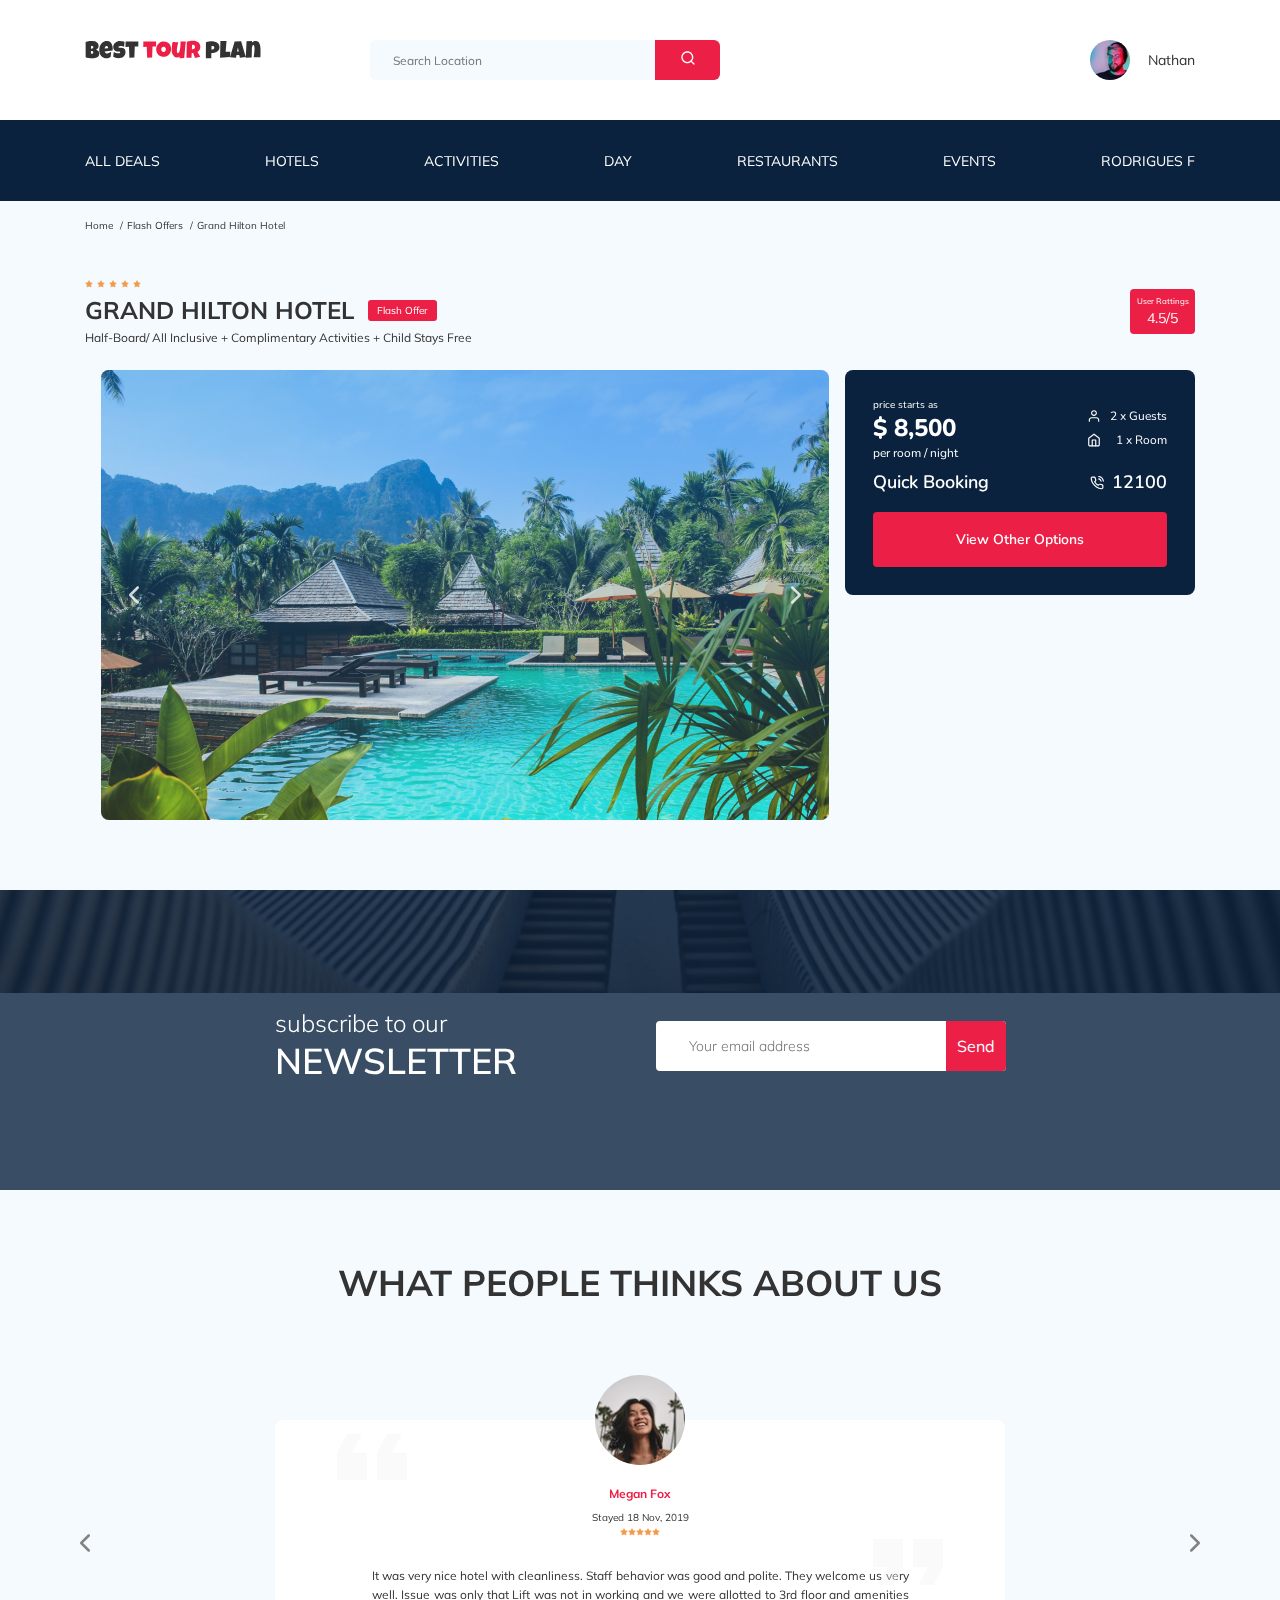
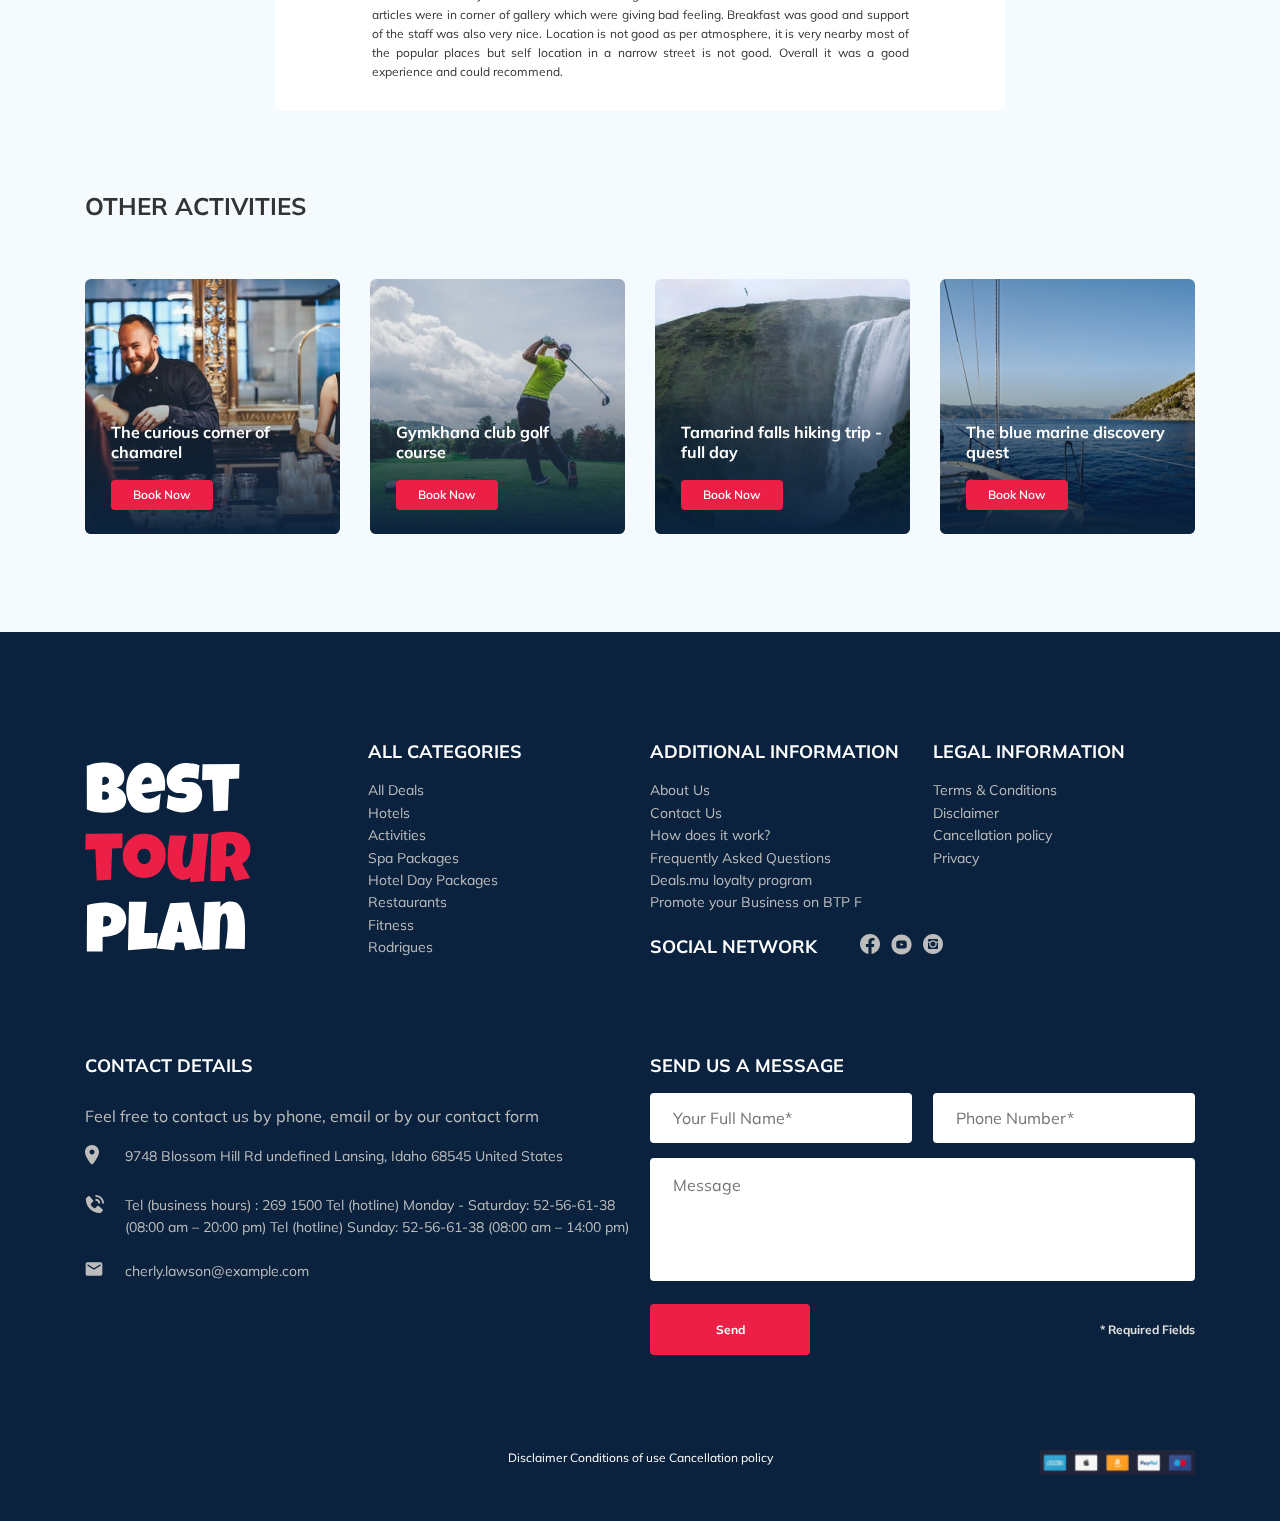
==== commit 53c521b7: "create: added modal window & responsive" ====
--- a/index.html
+++ b/index.html
@@ -12,7 +12,7 @@
     />
   </head>
   <body>
-    <header class="navbar navbar__mobile--fixed">
+    <header class="navbar navbar--fixed">
       <div class="container">
         <div class="navbar-top">
           <a href="#" class="logo">
@@ -215,7 +215,7 @@
                 </a>
               </div>
               <!-- /.booking__call-center -->
-              <button class="button booking__button">View Other Options</button>
+              <button data-toggle="modal" class="button booking__button">View Other Options</button>
             </div>
             <!-- /.booking -->
             <div class="map">
@@ -247,11 +247,16 @@
           subscribe to our
           <span class="newsletter-title__strong">Newsletter</span>
         </h2>
-        <form action="#" class="subscribe newsletter__subscribe">
+        <form
+          action="send.php"
+          method="POST"
+          class="subscribe newsletter__subscribe"
+        >
           <input
             type="text"
             class="subscribe__input"
             placeholder="Your email address"
+            name="email"
           />
           <button class="subscribe__button">Send</button>
         </form>
@@ -475,22 +480,23 @@
           <!-- /.footer__contact-details -->
           <div class="footer__contact-form">
             <h3 class="footer__title">Send us a message</h3>
-            <form action="#" class="footer__form">
+            <form action="send.php" method="POST" class="form footer__form">
               <input
                 type="text"
                 class="input footer__input"
                 placeholder="Your Full Name*"
+                name="name"
               />
               <input
                 type="text"
                 class="input footer__input"
                 placeholder="Phone Number*"
+                name="phone"
               />
               <textarea
-                class="footer__message"
-                cols="30"
-                rows="10"
+                class=" message footer__message"
                 placeholder="Message"
+                name="message"
               ></textarea>
               <button class="button footer__button">Send</button>
               <span class="footer__info">* Required Fields</span>
@@ -514,9 +520,52 @@
       </div>
     </footer>
 
+    <div class="modal" >
+      <div class="modal__overlay" >
+        <div class="modal__dialog">
+          <a href="#"  class="modal__clouse"
+            ><img src="img/close.svg" alt=""
+          /></a>
+          <h3 class="modal__title">Booking</h3>
+          <form action="send.php" method="POST" class="form modal__form">
+            <input
+              type="text"
+              class="input modal__input"
+              placeholder="Your Full Name*"
+              name="name"
+            />
+            <input
+              type="text"
+              class="input modal__input"
+              placeholder="Phone Number*"
+              name="phone"
+            />
+            <input
+              type="text"
+              class=" subscribed modal__subscribed"
+              placeholder="Email*"
+              name="email"
+            />
+            <textarea
+              class="message modal__message"
+              cols="30"
+              rows="10"
+              placeholder="Message"
+              name="message"
+            ></textarea>
+            <button class="button modal__button">Send</button>
+            <span class="modal__info">* Required Fields</span>
+          </form>
+        </div>
+      <!-- /.modal__dialog -->
+      </div>
+      <!-- /.modal__overlay -->
+    </div>
+    <!-- /.modal -->
+
+    <script src="js/jquery-3.5.1.min.js"></script>
+    <script src="js/main.js"></script>
+    <script src="js/parallax.min.js"></script>
     <script src="js/swiper-bundle.min.js"></script>
-    <script src="js/main.js"></script>
-    <script src="js/jquery-3.5.1.min.js"></script>
-    <script src="js/parallax.min.js"></script>
   </body>
 </html>
--- a/css/style.css
+++ b/css/style.css
@@ -16,6 +16,51 @@
 
 img {
   max-width: 100%;
+}
+
+.input, .subscribed {
+  background-color: #fff;
+  border-radius: 4px;
+  border: none;
+  padding: 0 23px;
+  min-height: 50px;
+}
+
+.message {
+  background-color: #ffffff;
+  border-radius: 4px;
+  padding: 18px 23px;
+  border: none;
+  resize: none;
+}
+
+.button {
+  min-width: 160px;
+  min-height: 50px;
+  padding: 18px;
+  color: #ffffff;
+  background-color: #EC1F46;
+  font-style: normal;
+  font-weight: bold;
+  font-size: 12px;
+  line-height: 15px;
+  border-radius: 4px;
+  border: none;
+  cursor: pointer;
+}
+
+.form {
+  display: -webkit-box;
+  display: -ms-flexbox;
+  display: flex;
+  -webkit-box-align: center;
+      -ms-flex-align: center;
+          align-items: center;
+  -webkit-box-pack: justify;
+      -ms-flex-pack: justify;
+          justify-content: space-between;
+  -ms-flex-wrap: wrap;
+      flex-wrap: wrap;
 }
 
 /*! normalize.css v8.0.1 | MIT License | github.com/necolas/normalize.css */
@@ -451,6 +496,7 @@
   height: 100%;
   border: none;
   background: #EC1F46;
+  cursor: pointer;
 }
 
 .user {
@@ -839,7 +885,7 @@
   -webkit-box-pack: justify;
       -ms-flex-pack: justify;
           justify-content: space-between;
-  z-index: 999;
+  z-index: 99;
   max-width: 731px;
   margin: auto;
 }
@@ -1196,20 +1242,6 @@
   grid-column: span 2;
 }
 
-.footer__form {
-  display: -webkit-box;
-  display: -ms-flexbox;
-  display: flex;
-  -webkit-box-align: center;
-      -ms-flex-align: center;
-          align-items: center;
-  -webkit-box-pack: justify;
-      -ms-flex-pack: justify;
-          justify-content: space-between;
-  -ms-flex-wrap: wrap;
-      flex-wrap: wrap;
-}
-
 .footer__title {
   font-style: normal;
   font-weight: bold;
@@ -1266,40 +1298,16 @@
 }
 
 .footer__input {
-  background-color: #fff;
-  border-radius: 4px;
-  border: none;
-  padding: 0 23px;
-  min-height: 50px;
   margin-bottom: 15px;
   -ms-flex-preferred-size: 48%;
       flex-basis: 48%;
 }
 
 .footer__message {
-  background-color: #ffffff;
-  border-radius: 4px;
-  padding: 18px 23px;
-  max-height: 123px;
-  border: none;
   -ms-flex-preferred-size: 100%;
       flex-basis: 100%;
   margin-bottom: 23px;
-  resize: none;
-}
-
-.footer__button {
-  min-width: 160px;
-  min-height: 50px;
-  padding: 18px;
-  color: #ffffff;
-  background-color: #EC1F46;
-  font-style: normal;
-  font-weight: bold;
-  font-size: 12px;
-  line-height: 15px;
-  border-radius: 4px;
-  border: none;
+  min-height: 123px;
 }
 
 .footer__info {
@@ -1346,6 +1354,93 @@
   grid-column: 5;
 }
 
+.modal__overlay {
+  position: fixed;
+  left: 0;
+  right: 0;
+  top: 0;
+  bottom: 0;
+  background-color: rgba(0, 143, 223, 0.39);
+  z-index: 102;
+  visibility: hidden;
+  opacity: 0;
+  -webkit-transition: opacity 0.2s;
+  transition: opacity 0.2s;
+}
+
+.modal__overlay--visible {
+  visibility: visible;
+  opacity: 1;
+}
+
+.modal__dialog {
+  position: fixed;
+  left: 50%;
+  top: 50%;
+  max-width: 478px;
+  padding: 33px 88px;
+  z-index: 103;
+  background-color: #0A223D;
+  -webkit-transform: translate(-50%, -50%);
+          transform: translate(-50%, -50%);
+  color: #ffffff;
+  border-radius: 8px;
+  visibility: hidden;
+  opacity: 0;
+  -webkit-transition: opacity 0.2s;
+  transition: opacity 0.2s;
+}
+
+.modal__dialog--visible {
+  visibility: visible;
+  opacity: 1;
+}
+
+.modal__clouse {
+  position: absolute;
+  right: 18px;
+  top: 17px;
+  text-decoration: none;
+  cursor: pointer;
+}
+
+.modal__input {
+  width: 100%;
+  margin-bottom: 15px;
+}
+
+.modal__subscribed {
+  width: 100%;
+  margin-bottom: 15px;
+}
+
+.modal__message {
+  width: 100%;
+  height: 123px;
+}
+
+.modal__button {
+  margin-top: 15px;
+}
+
+.modal__info {
+  font-style: normal;
+  font-weight: bold;
+  font-size: 12px;
+  line-height: 15px;
+  color: #E0E0E0;
+}
+
+.modal__title {
+  font-style: normal;
+  font-weight: bold;
+  font-size: 18px;
+  line-height: 23px;
+  margin-bottom: 15px;
+  text-align: center;
+  text-transform: uppercase;
+}
+
 @media (max-width: 1200px) {
   .container {
     max-width: 960px;
@@ -1497,6 +1592,9 @@
     width: 340px;
     height: 250px;
   }
+  .modal__dialog {
+    padding: 20px 50px;
+  }
 }
 
 @media (max-width: 768px) {
@@ -1507,12 +1605,12 @@
   body {
     padding-top: 78px;
   }
-  .navbar__mobile--fixed {
+  .navbar--fixed {
     position: fixed;
     left: 0;
     top: 0;
     right: 0;
-    z-index: 1000;
+    z-index: 101;
   }
   .navbar__search--mobile--hidden, .navbar__user--mobile--hidden {
     display: none;
@@ -1674,6 +1772,27 @@
     -ms-flex-preferred-size: 100%;
         flex-basis: 100%;
   }
+  .modal__dialog {
+    padding: 15px 20px;
+  }
+  .modal__form {
+    -webkit-box-orient: vertical;
+    -webkit-box-direction: normal;
+        -ms-flex-direction: column;
+            flex-direction: column;
+    -webkit-box-align: start;
+        -ms-flex-align: start;
+            align-items: flex-start;
+  }
+  .modal__button {
+    -webkit-box-ordinal-group: 2;
+        -ms-flex-order: 1;
+            order: 1;
+  }
+  .modal__info {
+    margin-bottom: 15px;
+    margin-top: 15px;
+  }
 }
 
 @media (max-width: 576px) {
@@ -1813,5 +1932,8 @@
         flex-wrap: wrap;
     margin-top: 30px;
   }
+  .modal__dialog {
+    min-width: 300px;
+  }
 }
 /*# sourceMappingURL=style.css.map */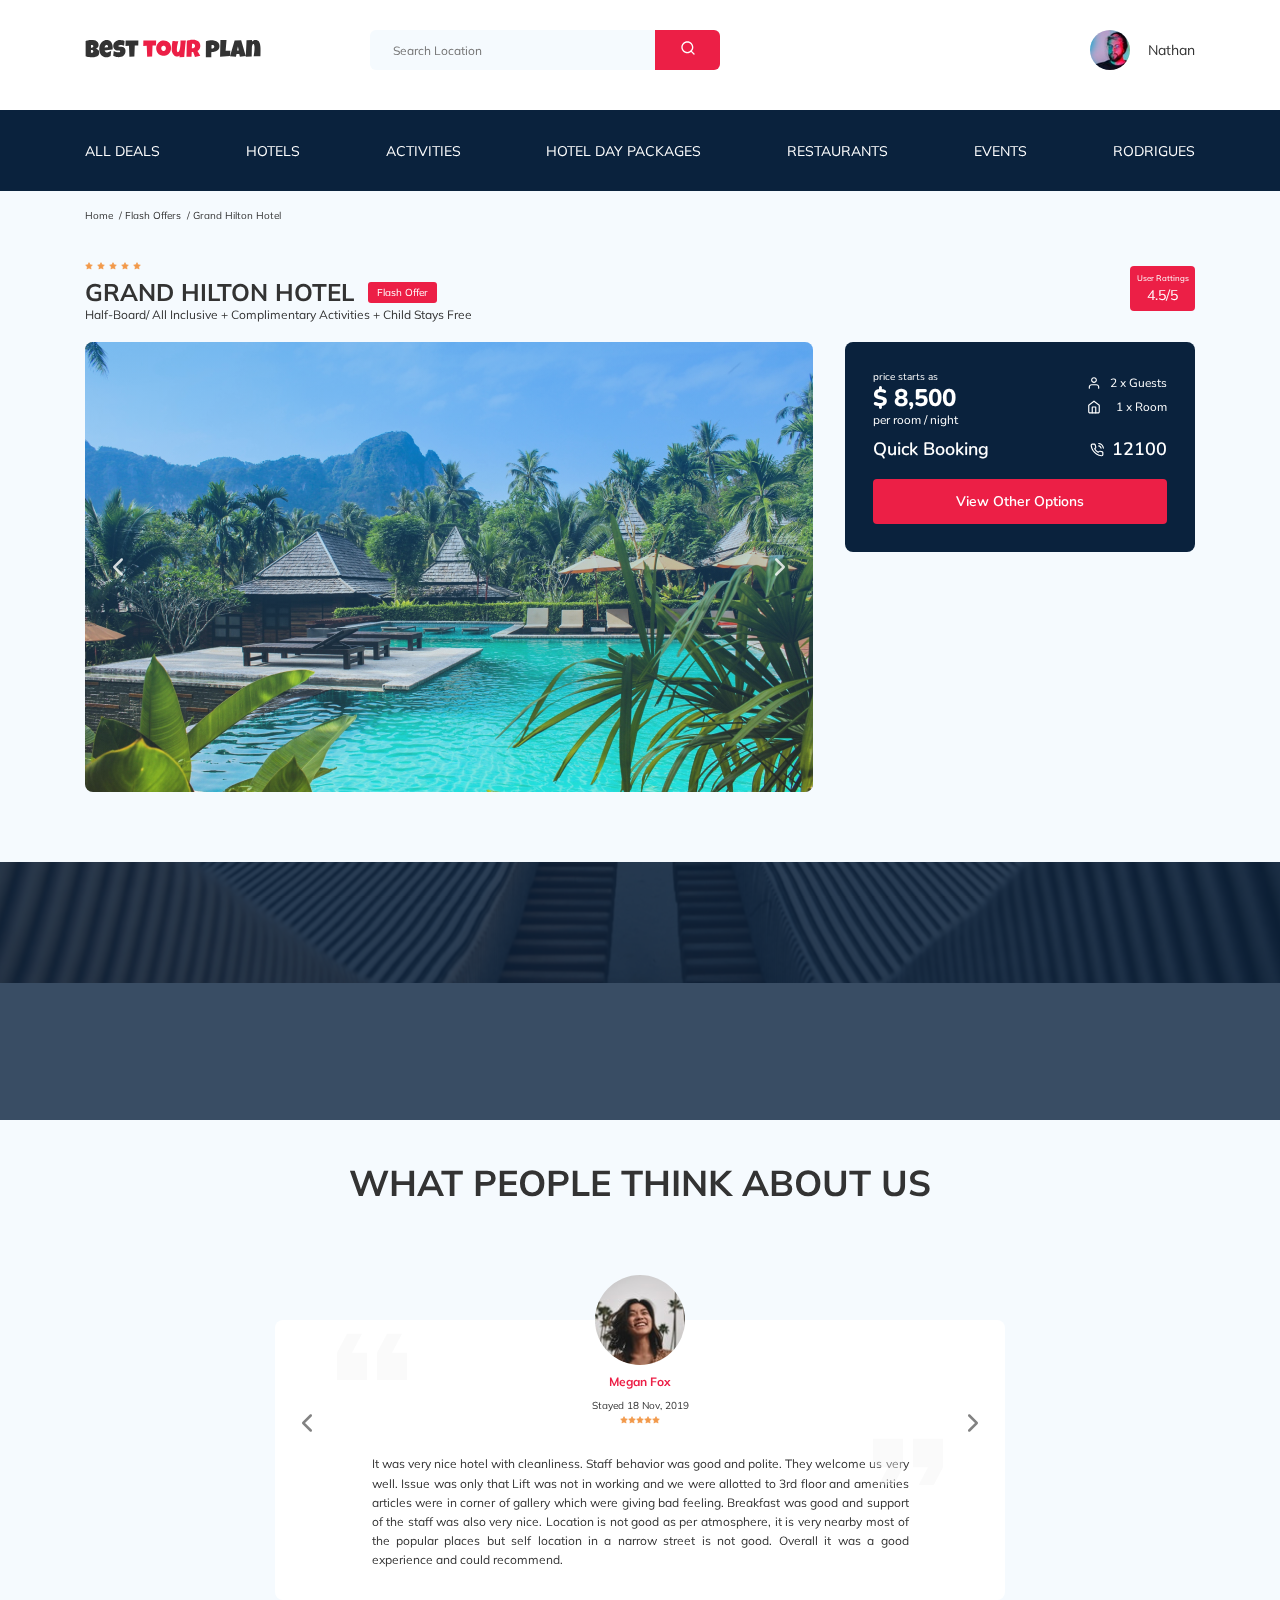
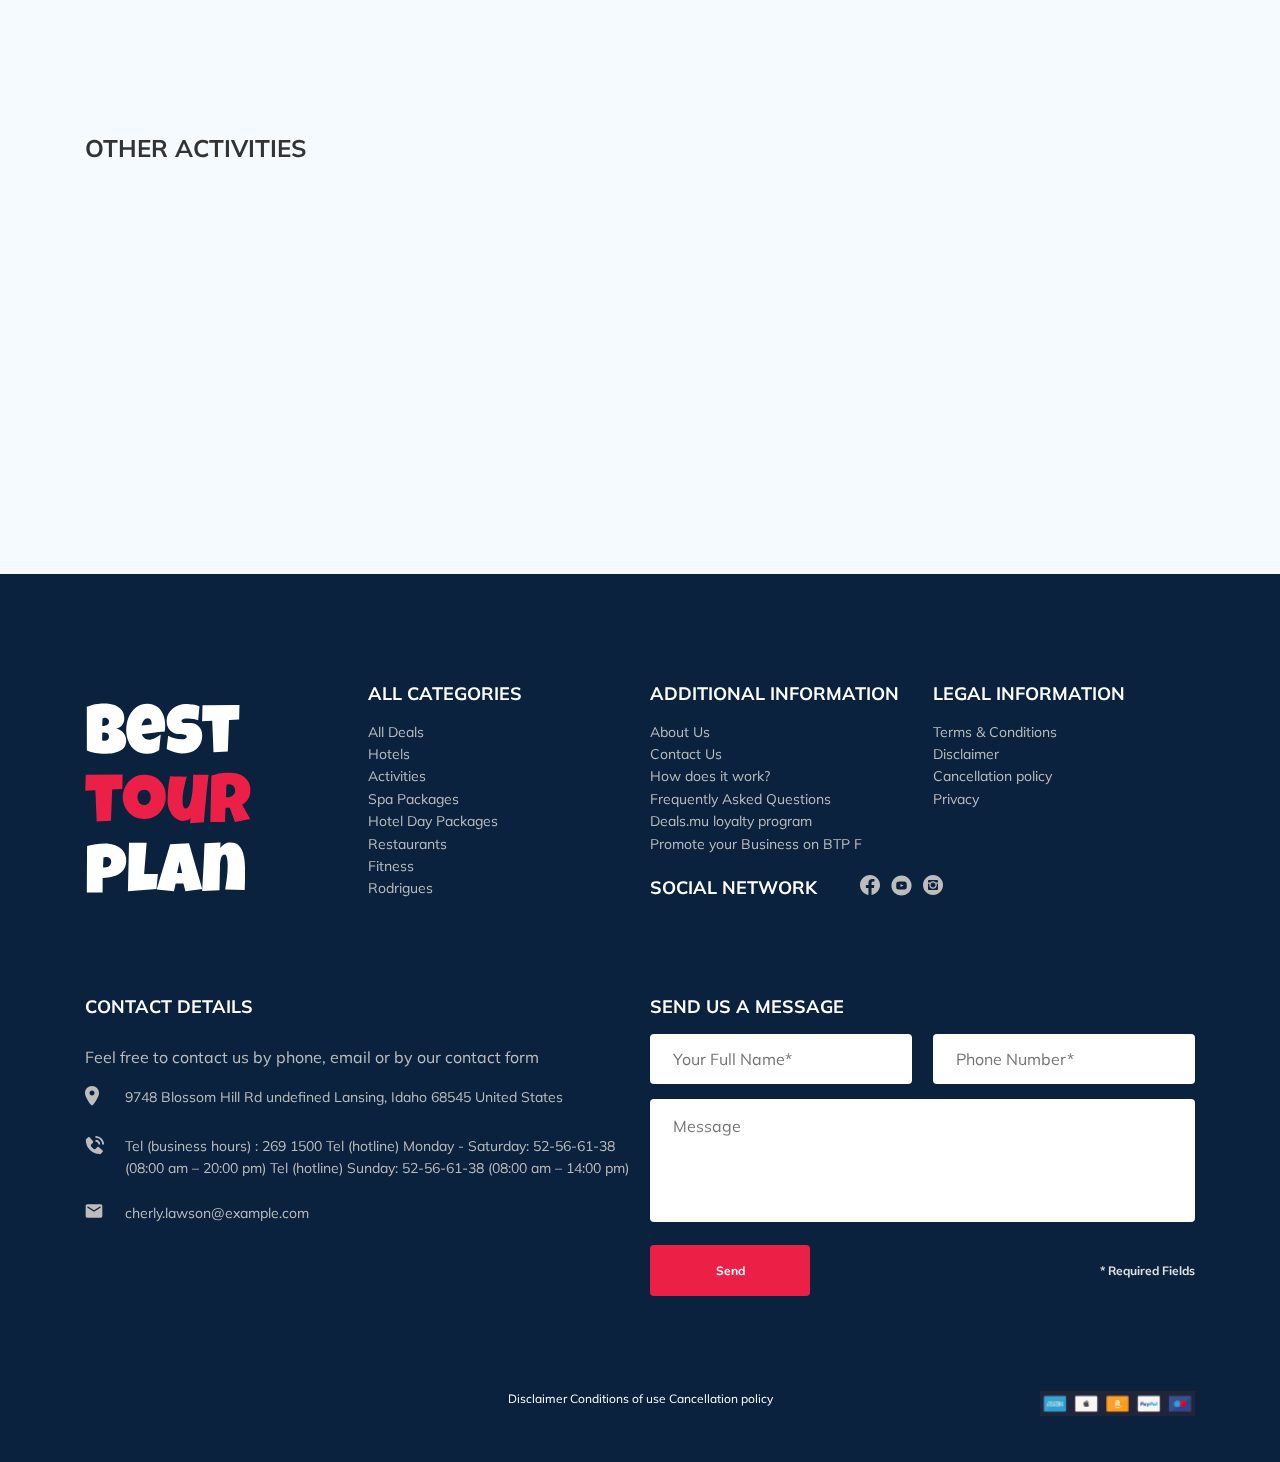
==== commit 730a7a25: "create: added animate" ====
--- a/index.html
+++ b/index.html
@@ -10,6 +10,7 @@
       href="https://fonts.googleapis.com/css2?family=Mulish:wght@400;700&family=Nunito:wght@400;600;800&display=swap"
       rel="stylesheet"
     />
+    <link rel="stylesheet" href="css/aos.css">
   </head>
   <body>
     <header class="navbar navbar--fixed">
@@ -95,7 +96,7 @@
               <a href="#" class="navbar-menu__link"> Activities </a>
             </li>
             <li class="navbar-menu__item">
-              <a href="#" class="navbar-menu__link"> Day </a>
+              <a href="#" class="navbar-menu__link"> Hotel Day Packages </a>
             </li>
             <li class="navbar-menu__item">
               <a href="#" class="navbar-menu__link"> Restaurants </a>
@@ -104,7 +105,7 @@
               <a href="#" class="navbar-menu__link"> Events </a>
             </li>
             <li class="navbar-menu__item">
-              <a href="#" class="navbar-menu__link"> Rodrigues F</a>
+              <a href="#" class="navbar-menu__link"> Rodrigues </a>
             </li>
           </ul>
         </div>
@@ -215,7 +216,9 @@
                 </a>
               </div>
               <!-- /.booking__call-center -->
-              <button data-toggle="modal" class="button booking__button">View Other Options</button>
+              <button data-toggle="modal" class="button booking__button">
+                View Other Options
+              </button>
             </div>
             <!-- /.booking -->
             <div class="map">
@@ -242,21 +245,24 @@
       data-parallax="scroll"
       data-image-src="img/newsletter-bg.jpg"
     >
-      <div class="newsletter-wrapper">
-        <h2 class="newsletter-title newsletter__title">
+      <div class="newsletter-wrapper" >
+        <h2 class="newsletter-title newsletter__title" data-aos="fade-right" data-aos-duration="500">
           subscribe to our
           <span class="newsletter-title__strong">Newsletter</span>
         </h2>
         <form
           action="send.php"
           method="POST"
-          class="subscribe newsletter__subscribe"
+          class="subscribe newsletter__subscribe form"
+          data-aos="fade-left"
+          data-aos-duration="500"
         >
           <input
-            type="text"
+            type="email"
             class="subscribe__input"
             placeholder="Your email address"
             name="email"
+            required
           />
           <button class="subscribe__button">Send</button>
         </form>
@@ -267,7 +273,7 @@
     <section class="reviews">
       <div class="cotainer">
         <h2 class="section-title reviews__title">
-          What people thinks about us
+          What people think about us
         </h2>
         <div class="swiper-container reviews-slider">
           <!-- Additional required wrapper -->
@@ -322,25 +328,25 @@
       <div class="container">
         <h2 class="activities__title">Other Activities</h2>
         <div class="activities-wrapper">
-          <div class="card activities__card">
+          <div class="card activities__card" data-aos="fade-right" data-aos-duration="500">
             <img class="card__img" src="img/activity-1.jpg" alt="" />
-            <h3 class="card__title">The curious corner of chamarel</h3>
-            <button class="card__button">Book Now</button>
-          </div>
-          <div class="card activities__card">
+            <h3 class="card__title card__title--corner">The curious corner of chamarel</h3>
+            <button data-toggle="modal" class="card__button">Book Now</button>
+          </div>
+          <div class="card activities__card" data-aos="fade-zoom-in" data-aos-delay="300">
             <img class="card__img" src="img/activity-2.jpg" alt="" />
             <h3 class="card__title">Gymkhana club golf course</h3>
-            <button class="card__button">Book Now</button>
-          </div>
-          <div class="card activities__card">
+            <button data-toggle="modal" class="card__button">Book Now</button>
+          </div>
+          <div class="card activities__card" data-aos="fade-zoom-in" data-aos-delay="300">
             <img class="card__img" src="img/activity-3.jpg" alt="" />
-            <h3 class="card__title">Tamarind falls hiking trip - full day</h3>
-            <button class="card__button">Book Now</button>
-          </div>
-          <div class="card activities__card">
+            <h3 class="card__title card__title--trip">Tamarind falls hiking trip - full day</h3>
+            <button data-toggle="modal" class="card__button">Book Now</button>
+          </div>
+          <div class="card activities__card" data-aos="fade-left" data-aos-duration="500">
             <img class="card__img" src="img/activity-4.jpg" alt="" />
             <h3 class="card__title">The blue marine discovery quest</h3>
-            <button class="card__button">Book Now</button>
+            <button data-toggle="modal" class="card__button">Book Now</button>
           </div>
         </div>
         <!-- /.activities-wrapper -->
@@ -481,20 +487,26 @@
           <div class="footer__contact-form">
             <h3 class="footer__title">Send us a message</h3>
             <form action="send.php" method="POST" class="form footer__form">
-              <input
-                type="text"
-                class="input footer__input"
-                placeholder="Your Full Name*"
-                name="name"
-              />
-              <input
-                type="text"
-                class="input footer__input"
-                placeholder="Phone Number*"
-                name="phone"
-              />
+              <div class="footer__input-group">
+                <input
+                  type="text"
+                  class="input footer__input"
+                  placeholder="Your Full Name*"
+                  name="name"
+                  required
+                />
+              </div>
+              <div class="footer__input-group">
+                <input
+                  type="tel"
+                  class="input footer__input form__phone"
+                  placeholder="Phone Number*"
+                  name="phone"
+                  required
+                />
+              </div>
               <textarea
-                class=" message footer__message"
+                class="message footer__message"
                 placeholder="Message"
                 name="message"
               ></textarea>
@@ -520,10 +532,10 @@
       </div>
     </footer>
 
-    <div class="modal" >
-      <div class="modal__overlay" >
+    <div class="modal">
+      <div class="modal__overlay">
         <div class="modal__dialog">
-          <a href="#"  class="modal__clouse"
+          <a href="#" class="modal__clouse"
             ><img src="img/close.svg" alt=""
           /></a>
           <h3 class="modal__title">Booking</h3>
@@ -533,18 +545,21 @@
               class="input modal__input"
               placeholder="Your Full Name*"
               name="name"
+              required
             />
             <input
-              type="text"
-              class="input modal__input"
+              type="tel"
+              class="input modal__input form__phone"
               placeholder="Phone Number*"
               name="phone"
+              required
             />
             <input
-              type="text"
-              class=" subscribed modal__subscribed"
+              type="email"
+              class="subscribed modal__subscribed"
               placeholder="Email*"
               name="email"
+              required
             />
             <textarea
               class="message modal__message"
@@ -557,15 +572,18 @@
             <span class="modal__info">* Required Fields</span>
           </form>
         </div>
-      <!-- /.modal__dialog -->
+        <!-- /.modal__dialog -->
       </div>
       <!-- /.modal__overlay -->
     </div>
     <!-- /.modal -->
 
     <script src="js/jquery-3.5.1.min.js"></script>
+    <script src="js/parallax.min.js"></script>
+    <script src="js/jquery.mask.min.js"></script>
+    <script src="js/swiper-bundle.min.js"></script>
+    <script src="js/aos.js"></script>
+    <script src="js/jquery.validate.min.js"></script>
     <script src="js/main.js"></script>
-    <script src="js/parallax.min.js"></script>
-    <script src="js/swiper-bundle.min.js"></script>
   </body>
 </html>
--- a/css/style.css
+++ b/css/style.css
@@ -61,6 +61,12 @@
           justify-content: space-between;
   -ms-flex-wrap: wrap;
       flex-wrap: wrap;
+}
+
+.invalid {
+  color: #EC1F46;
+  font-size: 14px;
+  padding-top: 3px;
 }
 
 /*! normalize.css v8.0.1 | MIT License | github.com/necolas/normalize.css */
@@ -417,7 +423,10 @@
   -webkit-box-pack: justify;
       -ms-flex-pack: justify;
           justify-content: space-between;
-  padding-top: 40px;
+  -webkit-box-align: center;
+      -ms-flex-align: center;
+          align-items: center;
+  padding-top: 30px;
   padding-bottom: 40px;
 }
 
@@ -546,8 +555,8 @@
 
 .breadcrumb-list__item:not(:last-child)::after {
   content: '/';
-  margin-right: 4px;
-  margin-left: 4px;
+  margin-right: 3px;
+  margin-left: 3px;
 }
 
 .breadcrumb-list__link {
@@ -556,7 +565,7 @@
 }
 
 .hotel {
-  padding-top: 23px;
+  padding-top: 15px;
   padding-bottom: 70px;
 }
 
@@ -584,7 +593,7 @@
 }
 
 .hotel-info__description {
-  margin: 5px 0;
+  margin: 0;
 }
 
 .hotel-name {
@@ -759,7 +768,7 @@
 .booking__pricetag {
   font-weight: 800;
   font-size: 24px;
-  line-height: 33px;
+  line-height: 28px;
 }
 
 .booking__perroom {
@@ -769,7 +778,10 @@
 }
 
 .booking__room {
-  margin-top: 4px;
+  font-style: normal;
+  font-weight: normal;
+  font-size: 12px;
+  line-height: 16px;
 }
 
 .booking__text {
@@ -838,7 +850,7 @@
   min-height: 45px;
   font-weight: 600;
   font-size: 14px;
-  line-height: 19px;
+  line-height: 0;
   border-radius: 4px;
   background-color: #EC1F46;
   border: none;
@@ -853,13 +865,14 @@
   overflow: hidden;
 }
 
+.swiper-container {
+  margin-left: 0;
+}
+
 .newsletter {
   position: relative;
-  padding: 98px 0 87px 0;
-  background-image: url(../img/newsletter-bg.jpg);
-  background-position: center;
-  background-repeat: no-repeat;
-  background-size: cover;
+  padding: 77px 0 87px 0;
+  max-height: 258px;
 }
 
 .newsletter::after {
@@ -910,7 +923,7 @@
 .subscribe {
   position: relative;
   width: 350px;
-  height: 50px;
+  height: 54px;
   border-radius: 4px;
   overflow: hidden;
 }
@@ -926,11 +939,12 @@
   font-weight: 300;
   font-size: 14px;
   line-height: 18px;
+  color: #BDBDBD;
 }
 
 .subscribe__button {
   position: absolute;
-  min-width: 60px;
+  min-width: 64px;
   right: 0;
   top: 0;
   height: 100%;
@@ -938,10 +952,14 @@
   background-color: #EC1F46;
   color: #ffffff;
   cursor: pointer;
+  font-style: normal;
+  font-weight: bold;
+  font-size: 12px;
+  line-height: 15px;
 }
 
 .parallax-window {
-  min-height: 300px;
+  min-height: 230px;
   background: transparent;
 }
 
@@ -956,7 +974,7 @@
   line-height: 45px;
   text-align: center;
   text-transform: uppercase;
-  margin-bottom: 70px;
+  margin: 0 auto 70px auto;
 }
 
 .reviews-slider__item {
@@ -1003,8 +1021,8 @@
 .reviews-slider__button {
   position: absolute;
   top: 50%;
-  -webkit-transform: translateY(-50%);
-          transform: translateY(-50%);
+  -webkit-transform: translateY(-100%);
+          transform: translateY(-100%);
   width: 30px;
   height: 30px;
   background-repeat: no-repeat;
@@ -1018,12 +1036,12 @@
 
 .reviews-slider__button--prev {
   background-image: url(../img/arow-prev-secondary.svg);
-  left: 0;
+  left: 19.5%;
 }
 
 .reviews-slider__button--next {
   background-image: url(../img/arow-next-secondary.svg);
-  right: 0;
+  right: 19.5%;
 }
 
 .reviews-slider__profile {
@@ -1056,7 +1074,7 @@
   font-size: 12px;
   line-height: 15px;
   color: #EC1F46;
-  margin-bottom: 10px;
+  margin: 0 auto 10px auto;
 }
 
 .reviews-slider__date {
@@ -1084,7 +1102,7 @@
 }
 
 .activities {
-  padding: 60px 0 98px 0;
+  padding: 113px 0 98px 0;
 }
 
 .activities__title {
@@ -1158,6 +1176,14 @@
   color: #ffffff;
 }
 
+.card__title--trip {
+  max-width: 161px;
+}
+
+.card__title--corner {
+  max-width: 145px;
+}
+
 .card__button {
   font-style: normal;
   font-weight: 600;
@@ -1298,6 +1324,10 @@
 }
 
 .footer__input {
+  width: 100%;
+}
+
+.footer__input-group {
   margin-bottom: 15px;
   -ms-flex-preferred-size: 48%;
       flex-basis: 48%;
@@ -1406,15 +1436,16 @@
 
 .modal__input {
   width: 100%;
-  margin-bottom: 15px;
+  margin-top: 15px;
 }
 
 .modal__subscribed {
   width: 100%;
-  margin-bottom: 15px;
+  margin-top: 15px;
 }
 
 .modal__message {
+  margin-top: 15px;
   width: 100%;
   height: 123px;
 }
@@ -1458,7 +1489,7 @@
     width: 230px;
     height: 230px;
   }
-  .footer__input {
+  .footer__input-group {
     -ms-flex-preferred-size: 100%;
         flex-basis: 100%;
   }
@@ -1524,9 +1555,9 @@
         grid-template-columns: repeat(6, 1fr);
     grid-row-gap: 40px;
   }
-  .footer__input {
-    -ms-flex-preferred-size: 49%;
-        flex-basis: 49%;
+  .footer__input-group {
+    -ms-flex-preferred-size: 48%;
+        flex-basis: 48%;
   }
   .footer__logo {
     -ms-grid-row: 1;
@@ -1768,7 +1799,7 @@
     width: 48%;
     height: 255px;
   }
-  .footer__input {
+  .footer__input-group {
     -ms-flex-preferred-size: 100%;
         flex-basis: 100%;
   }
@@ -1898,7 +1929,7 @@
         -ms-flex-align: start;
             align-items: flex-start;
   }
-  .footer__input {
+  .footer__input-group {
     width: 100%;
   }
   .footer__message {
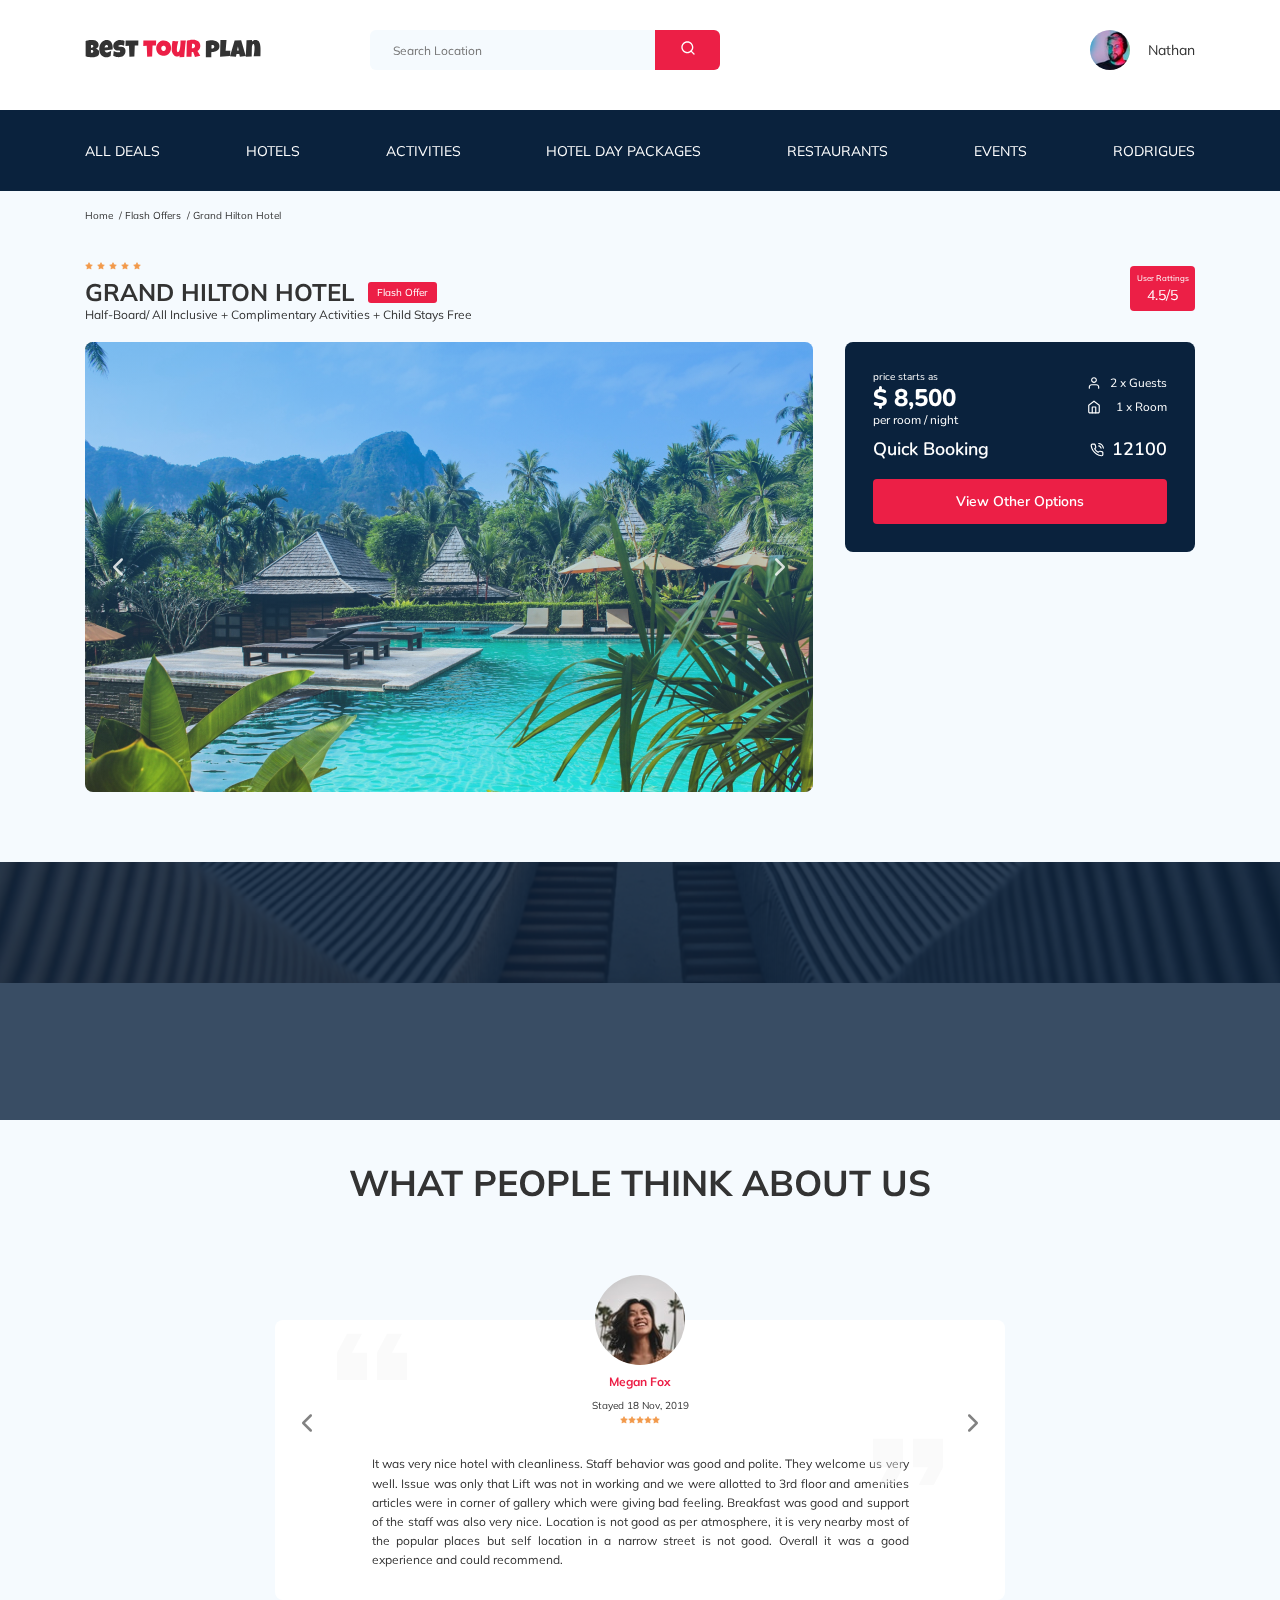
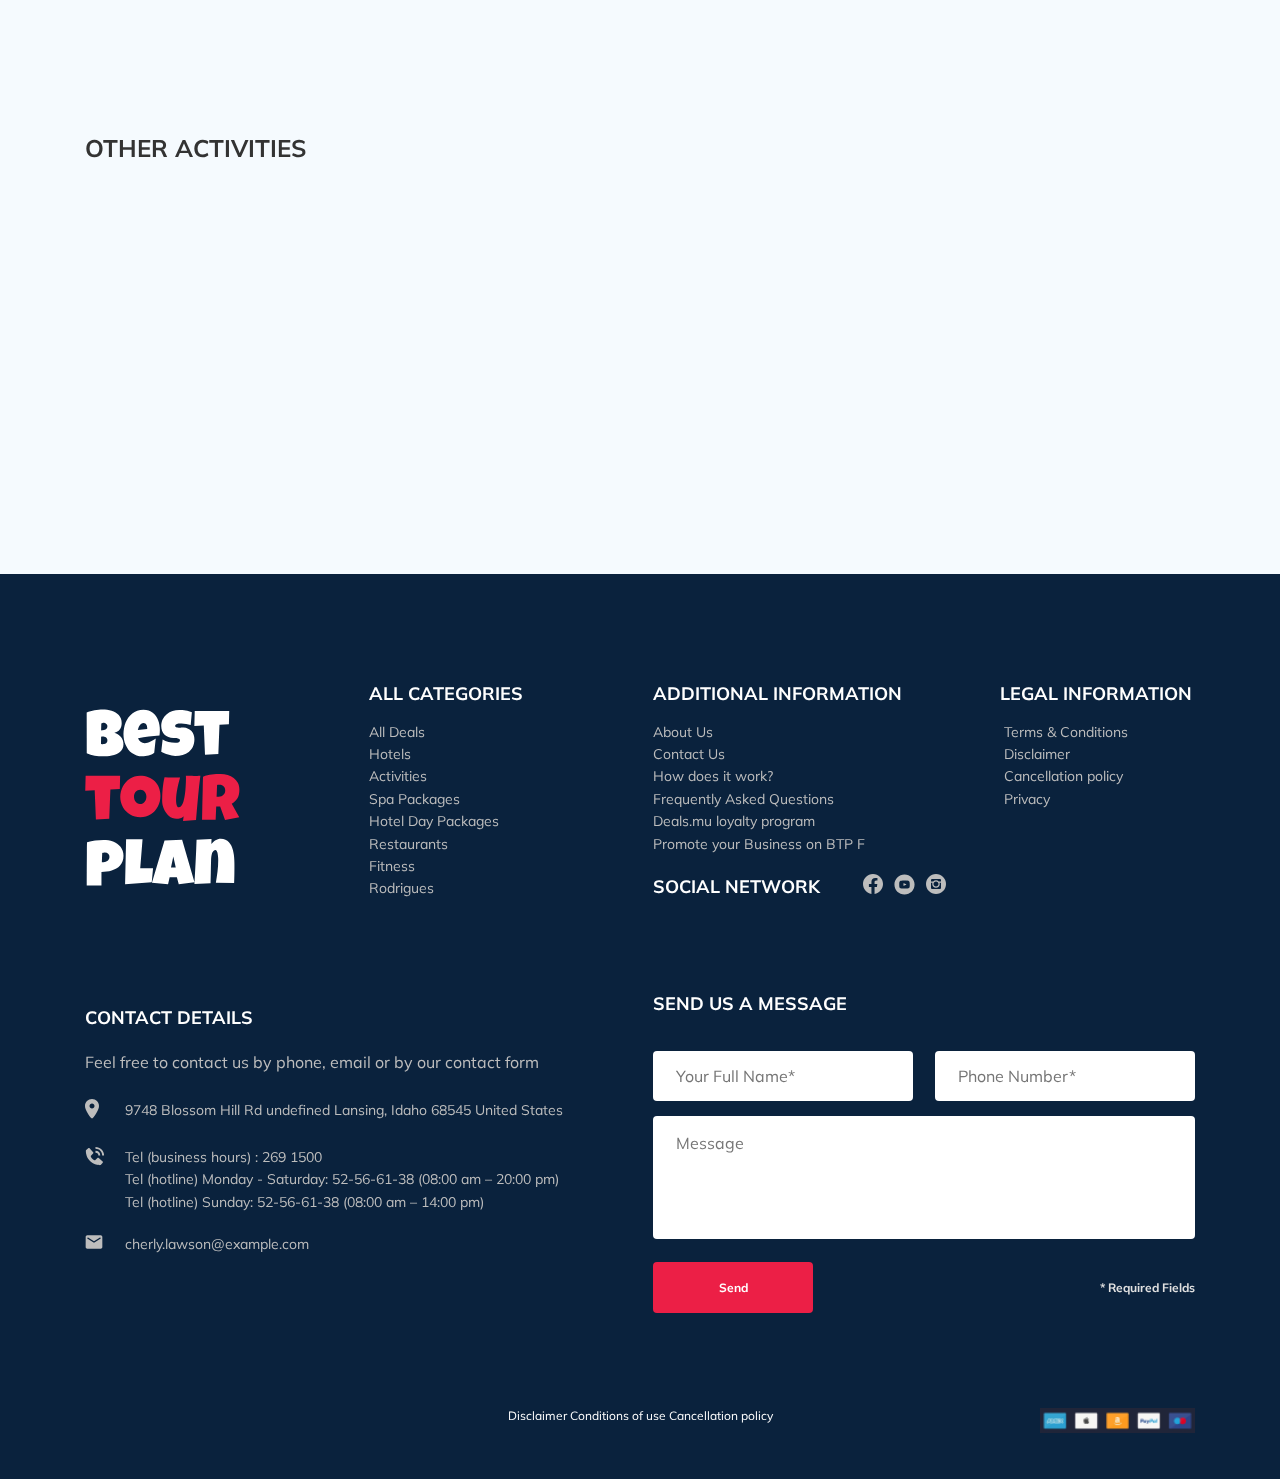
==== commit 1bb01d77: "create: added perfect pixel" ====
--- a/index.html
+++ b/index.html
@@ -4,13 +4,14 @@
     <meta charset="UTF-8" />
     <meta name="viewport" content="width=device-width, initial-scale=1.0" />
     <title>Best Tour Plan — Hotel Booking</title>
+    <link rel="icon" type="image/png" sizes="16x16" href="/favicon-16x16.png" />
     <link rel="stylesheet" href="css/swiper-bundle.min.css" />
     <link rel="stylesheet" href="css/style.css" />
     <link
       href="https://fonts.googleapis.com/css2?family=Mulish:wght@400;700&family=Nunito:wght@400;600;800&display=swap"
       rel="stylesheet"
     />
-    <link rel="stylesheet" href="css/aos.css">
+    <link rel="stylesheet" href="css/aos.css" />
   </head>
   <body>
     <header class="navbar navbar--fixed">
@@ -89,7 +90,7 @@
             <li class="navbar-menu__item">
               <a href="#" class="navbar-menu__link"> All Deals </a>
             </li>
-            <li class="navbar-menu__item">
+            <li class="navbar-menu__item navbar-menu__item--visible">
               <a href="#" class="navbar-menu__link"> Hotels </a>
             </li>
             <li class="navbar-menu__item">
@@ -245,8 +246,12 @@
       data-parallax="scroll"
       data-image-src="img/newsletter-bg.jpg"
     >
-      <div class="newsletter-wrapper" >
-        <h2 class="newsletter-title newsletter__title" data-aos="fade-right" data-aos-duration="500">
+      <div class="newsletter-wrapper">
+        <h2
+          class="newsletter-title newsletter__title"
+          data-aos="fade-right"
+          data-aos-duration="500"
+        >
           subscribe to our
           <span class="newsletter-title__strong">Newsletter</span>
         </h2>
@@ -272,9 +277,7 @@
     <!-- /.newsletter -->
     <section class="reviews">
       <div class="cotainer">
-        <h2 class="section-title reviews__title">
-          What people think about us
-        </h2>
+        <h2 class="section-title reviews__title">What people think about us</h2>
         <div class="swiper-container reviews-slider">
           <!-- Additional required wrapper -->
           <div class="swiper-wrapper">
@@ -328,24 +331,44 @@
       <div class="container">
         <h2 class="activities__title">Other Activities</h2>
         <div class="activities-wrapper">
-          <div class="card activities__card" data-aos="fade-right" data-aos-duration="500">
+          <div
+            class="card activities__card activities__card--order-1"
+            data-aos="zoom-in-down"
+            data-aos-duration="500"
+          >
             <img class="card__img" src="img/activity-1.jpg" alt="" />
-            <h3 class="card__title card__title--corner">The curious corner of chamarel</h3>
+            <h3 class="card__title card__title--corner">
+              The curious corner of chamarel
+            </h3>
             <button data-toggle="modal" class="card__button">Book Now</button>
           </div>
-          <div class="card activities__card" data-aos="fade-zoom-in" data-aos-delay="300">
+          <div
+            class="card activities__card activities__card--order-2"
+            data-aos="zoom-in-down"
+            data-aos-delay="300"
+          >
             <img class="card__img" src="img/activity-2.jpg" alt="" />
-            <h3 class="card__title">Gymkhana club golf course</h3>
+            <h3 class="card__title card__title--golf">Gymkhana club golf course</h3>
             <button data-toggle="modal" class="card__button">Book Now</button>
           </div>
-          <div class="card activities__card" data-aos="fade-zoom-in" data-aos-delay="300">
+          <div
+            class="card activities__card activities__card--order-3"
+            data-aos="zoom-in-down"
+            data-aos-delay="300"
+          >
             <img class="card__img" src="img/activity-3.jpg" alt="" />
-            <h3 class="card__title card__title--trip">Tamarind falls hiking trip - full day</h3>
+            <h3 class="card__title card__title--trip">
+              Tamarind falls hiking trip - full day
+            </h3>
             <button data-toggle="modal" class="card__button">Book Now</button>
           </div>
-          <div class="card activities__card" data-aos="fade-left" data-aos-duration="500">
+          <div
+            class="card activities__card activities__card--order-4"
+            data-aos="zoom-in-down"
+            data-aos-duration="500"
+          >
             <img class="card__img" src="img/activity-4.jpg" alt="" />
-            <h3 class="card__title">The blue marine discovery quest</h3>
+            <h3 class="card__title card__title--discovery">The blue marine discovery quest</h3>
             <button data-toggle="modal" class="card__button">Book Now</button>
           </div>
         </div>
@@ -395,7 +418,7 @@
           </div>
           <!-- /.footer__list -->
           <div class="footer__list footer__additional">
-            <h3 class="footer__title">ADDITIONAL INFORMATION</h3>
+            <h3 class="footer__title footer__title--additional">ADDITIONAL INFORMATION</h3>
             <ul class="footer__ul">
               <li class="footer__item">
                 <a href="#" class="footer__link">About Us </a>
@@ -437,8 +460,8 @@
           </div>
           <!-- /.footer__social-network -->
           <div class="footer__list footer__legal">
-            <h3 class="footer__title">LEGAL INFORMATION</h3>
-            <ul class="footer__ul">
+            <h3 class="footer__title footer__title--size">LEGAL INFORMATION</h3>
+            <ul class="footer__ul footer__ul--legal">
               <li class="footer__item">
                 <a href="#" class="footer__link">Terms & Conditions</a>
               </li>
@@ -471,9 +494,9 @@
                 <div class="footer__icon-wrapper">
                   <img src="img/phone.svg" alt="" class="footer__icon" />
                 </div>
-                Tel (business hours) : 269 1500 Tel (hotline) Monday - Saturday:
-                52-56-61-38 (08:00 am – 20:00 pm) Tel (hotline) Sunday:
-                52-56-61-38 (08:00 am – 14:00 pm)
+                <p class="footer__item-text">Tel (business hours) : 269 1500
+Tel (hotline) Monday - Saturday: 52-56-61-38 (08:00 am – 20:00 pm)
+Tel (hotline) Sunday: 52-56-61-38 (08:00 am – 14:00 pm)</p>
               </li>
               <li class="footer__item footer__item--mb-2">
                 <div class="footer__icon-wrapper">
@@ -485,7 +508,7 @@
           </div>
           <!-- /.footer__contact-details -->
           <div class="footer__contact-form">
-            <h3 class="footer__title">Send us a message</h3>
+            <h3 class="footer__title footer__title--mb-4">Send us a message</h3>
             <form action="send.php" method="POST" class="form footer__form">
               <div class="footer__input-group">
                 <input
--- a/css/style.css
+++ b/css/style.css
@@ -1210,7 +1210,8 @@
   -ms-grid-columns: (minmax(min-content, 1fr))[4];
       grid-template-columns: repeat(4, minmax(-webkit-min-content, 1fr));
       grid-template-columns: repeat(4, minmax(min-content, 1fr));
-  grid-gap: 20px;
+  grid-column-gap: 26px;
+  grid-row-gap: 19px;
   grid-auto-rows: minmax(40px, -webkit-min-content);
   grid-auto-rows: minmax(40px, min-content);
   -webkit-box-align: start;
@@ -1219,7 +1220,7 @@
 }
 
 .footer__logo {
-  width: 166px;
+  width: 155px;
   -ms-flex-item-align: center;
       -ms-grid-row-align: center;
       align-self: center;
@@ -1269,6 +1270,8 @@
 }
 
 .footer__title {
+  -ms-flex-item-align: end;
+      align-self: flex-end;
   font-style: normal;
   font-weight: bold;
   font-size: 18px;
@@ -1277,12 +1280,21 @@
   text-transform: uppercase;
 }
 
+.footer__title--size {
+  margin-right: 3px;
+}
+
 .footer__title--inline {
   margin: 0 43px 0 0;
 }
 
 .footer__title--mb-3 {
-  margin-bottom: 30px;
+  margin-bottom: 24px;
+  margin-top: 14px;
+}
+
+.footer__title--mb-4 {
+  margin-bottom: 36px;
 }
 
 .footer__ul {
@@ -1306,7 +1318,13 @@
 }
 
 .footer__item--mb-2 {
-  margin-bottom: 22px;
+  margin-bottom: 20px;
+}
+
+.footer__item-text {
+  margin-top: 0;
+  margin-bottom: 0;
+  white-space: pre-wrap;
 }
 
 .footer__icon-wrapper {
@@ -1315,7 +1333,7 @@
 
 .footer__text {
   color: #BDBDBD;
-  margin-bottom: 20px;
+  margin-bottom: 28px;
 }
 
 .footer__link {
@@ -1382,6 +1400,19 @@
   grid-row: 1;
   -ms-grid-column: 5;
   grid-column: 5;
+}
+
+.footer__legal {
+  display: -webkit-box;
+  display: -ms-flexbox;
+  display: flex;
+  -webkit-box-orient: vertical;
+  -webkit-box-direction: normal;
+      -ms-flex-direction: column;
+          flex-direction: column;
+  -webkit-box-align: center;
+      -ms-flex-align: center;
+          align-items: center;
 }
 
 .modal__overlay {
@@ -1507,6 +1538,8 @@
     padding-bottom: 30px;
   }
   .navbar-menu {
+    -ms-flex-pack: distribute;
+        justify-content: space-around;
     padding-top: 22px;
     padding-bottom: 22px;
   }
@@ -1516,9 +1549,13 @@
   }
   .navbar__search {
     margin-left: auto;
+    margin-right: 72px;
   }
   .search__input {
     width: 340px;
+  }
+  .hotel {
+    padding-bottom: 56px;
   }
   .hotel-slider {
     width: 100%;
@@ -1540,6 +1577,7 @@
   }
   .booking {
     width: 340px;
+    padding: 26px 22px 28px 25px;
   }
   .swiper-slide__img {
     width: 100%;
@@ -1547,32 +1585,60 @@
   .map {
     width: 340px;
   }
+  .newsletter-title {
+    line-height: 23px;
+  }
+  .reviews__title {
+    font-size: 30px;
+    margin-bottom: 45px;
+  }
+  .reviews-slider__button {
+    -webkit-transform: translateY(-50%);
+            transform: translateY(-50%);
+  }
+  .reviews-slider__button--prev {
+    left: 9%;
+  }
+  .reviews-slider__button--next {
+    right: 9%;
+  }
   .reviews-slider__item {
     max-width: 580px;
   }
+  .footer {
+    padding-top: 75px;
+  }
   .footer-wrapper {
-    -ms-grid-columns: (1fr)[6];
-        grid-template-columns: repeat(6, 1fr);
-    grid-row-gap: 40px;
+    -ms-grid-columns: (1fr)[9];
+        grid-template-columns: repeat(9, 1fr);
+    grid-row-gap: 45px;
+    grid-column-gap: 0;
+  }
+  .footer__title--additional {
+    margin-right: 19px;
+  }
+  .footer__title--mb-4 {
+    line-height: 13px;
   }
   .footer__input-group {
     -ms-flex-preferred-size: 48%;
         flex-basis: 48%;
   }
   .footer__logo {
+    width: 96px;
     -ms-grid-row: 1;
-    -ms-grid-row-span: 1;
-    grid-row: 1 / 2;
+    grid-row: 1;
     grid-column: span 2;
   }
   .footer__social-network {
     -ms-grid-row: 1;
-    -ms-grid-row-span: 1;
-    grid-row: 1 / 2;
-    grid-column: span 4;
+    grid-row: 1;
+    grid-column: span 9;
     -ms-flex-item-align: center;
         -ms-grid-row-align: center;
         align-self: center;
+    margin-left: 32px;
+    margin-top: 5px;
   }
   .footer__categories {
     -ms-grid-row: 2;
@@ -1581,20 +1647,38 @@
     grid-column: span 2;
   }
   .footer__legal {
-    grid-column: span 2;
+    grid-column: span 3;
+    margin-right: 10px;
   }
   .footer__additional {
-    grid-column: span 2;
+    display: -webkit-box;
+    display: -ms-flexbox;
+    display: flex;
+    -webkit-box-orient: vertical;
+    -webkit-box-direction: normal;
+        -ms-flex-direction: column;
+            flex-direction: column;
+    -webkit-box-align: center;
+        -ms-flex-align: center;
+            align-items: center;
+    grid-column: span 4;
+  }
+  .footer__ul {
+    margin-right: 5px;
+  }
+  .footer__ul--legal {
+    margin-right: 32px;
   }
   .footer__contact-details {
     -ms-grid-row: 3;
     grid-row: 3;
-    grid-column: span 5;
+    grid-column: span 7;
+    margin-top: 7px;
   }
   .footer__contact-form {
     -ms-grid-row: 4;
     grid-row: 4;
-    grid-column: span 5;
+    grid-column: span 7;
   }
   .footer__policy {
     display: -webkit-box;
@@ -1605,6 +1689,9 @@
             justify-content: space-between;
     margin-top: 56px;
   }
+  .footer__disclaimer {
+    margin-right: 11px;
+  }
   .parallax-window {
     background-image: url(../img/newsletter-bg.jpg);
     background-position: center;
@@ -1612,6 +1699,10 @@
     background-size: cover;
     min-height: 200px;
   }
+  .activities {
+    padding-top: 102px;
+    padding-bottom: 48px;
+  }
   .activities-wrapper {
     -ms-flex-wrap: wrap;
         flex-wrap: wrap;
@@ -1621,7 +1712,13 @@
   }
   .card {
     width: 340px;
-    height: 250px;
+    height: 255px;
+  }
+  .card__title--golf {
+    max-width: 153px;
+  }
+  .card__title--discovery {
+    max-width: 200px;
   }
   .modal__dialog {
     padding: 20px 50px;
@@ -1643,10 +1740,19 @@
     right: 0;
     z-index: 101;
   }
-  .navbar__search--mobile--hidden, .navbar__user--mobile--hidden {
+  .navbar__search--mobile--hidden {
     display: none;
   }
-  .navbar__search--mobile--visible, .navbar__user--mobile--visible {
+  .navbar__search--mobile--visible {
+    display: -webkit-box;
+    display: -ms-flexbox;
+    display: flex;
+    margin-right: 0;
+  }
+  .navbar__user--mobile--hidden {
+    display: none;
+  }
+  .navbar__user--mobile--visible {
     display: -webkit-box;
     display: -ms-flexbox;
     display: flex;
@@ -1770,6 +1876,12 @@
         -ms-flex-align: start;
             align-items: flex-start;
   }
+  .parallax-window {
+    min-height: 319px;
+  }
+  .reviews__title {
+    font-size: 26px;
+  }
   .reviews-slider__item {
     padding: 0 30px 30px;
   }
@@ -1781,19 +1893,18 @@
   }
   .reviews-slider__button--prev {
     margin-left: -75px;
-    left: 50%;
+    left: 35%;
     -webkit-transform: translate(-50% 0);
             transform: translate(-50% 0);
   }
   .reviews-slider__button--next {
     margin-right: -75px;
-    right: 50%;
+    right: 35%;
     -webkit-transform: translate(50% 0);
             transform: translate(50% 0);
   }
   .activities {
-    pading-top: 40px;
-    pading-bottom: 60px;
+    padding: 40px 0 60px 0;
   }
   .card {
     width: 48%;
@@ -1802,6 +1913,14 @@
   .footer__input-group {
     -ms-flex-preferred-size: 100%;
         flex-basis: 100%;
+  }
+  .footer__title--additional {
+    margin-right: 15px;
+    margin-left: 17px;
+  }
+  .footer__title--size {
+    margin-right: 0;
+    margin-left: 10px;
   }
   .modal__dialog {
     padding: 15px 20px;
@@ -1826,6 +1945,17 @@
   }
 }
 
+@media (max-width: 610px) {
+  .footer__title--additional {
+    margin-right: 15px;
+    margin-left: 10px;
+  }
+  .footer__title--size {
+    margin-right: 0;
+    margin-left: 5px;
+  }
+}
+
 @media (max-width: 576px) {
   .logo {
     width: 99px;
@@ -1870,6 +2000,26 @@
   }
   .card {
     width: 100%;
+  }
+  .activities__card--order-1 {
+    -webkit-box-ordinal-group: 2;
+        -ms-flex-order: 1;
+            order: 1;
+  }
+  .activities__card--order-2 {
+    -webkit-box-ordinal-group: 4;
+        -ms-flex-order: 3;
+            order: 3;
+  }
+  .activities__card--order-3 {
+    -webkit-box-ordinal-group: 3;
+        -ms-flex-order: 2;
+            order: 2;
+  }
+  .activities__card--order-4 {
+    -webkit-box-ordinal-group: 5;
+        -ms-flex-order: 4;
+            order: 4;
   }
   .footer {
     padding: 69px 0 22px 0;
@@ -1889,22 +2039,33 @@
     grid-row: 2;
     -ms-grid-column: 1;
     grid-column: 1;
+    margin: 0;
   }
   .footer__additional {
-    -ms-grid-row: 3;
-    grid-row: 3;
-    -ms-grid-column: 1;
-    grid-column: 1;
-  }
-  .footer__categories {
+    -webkit-box-align: start;
+        -ms-flex-align: start;
+            align-items: flex-start;
     -ms-grid-row: 4;
     grid-row: 4;
     -ms-grid-column: 1;
     grid-column: 1;
   }
-  .footer__legal {
+  .footer__ul {
+    margin-right: 0;
+  }
+  .footer__categories {
     -ms-grid-row: 5;
     grid-row: 5;
+    -ms-grid-column: 1;
+    grid-column: 1;
+  }
+  .footer__legal {
+    -webkit-box-align: start;
+        -ms-flex-align: start;
+            align-items: flex-start;
+    margin-right: 0;
+    -ms-grid-row: 3;
+    grid-row: 3;
     -ms-grid-column: 1;
     grid-column: 1;
   }
@@ -1952,6 +2113,13 @@
         -ms-flex-align: start;
             align-items: flex-start;
   }
+  .footer__title {
+    -ms-flex-item-align: start;
+        -ms-grid-row-align: start;
+        align-self: start;
+    margin-right: 0;
+    margin-left: 0;
+  }
   .footer__title--inline {
     margin-bottom: 30px;
   }
@@ -1966,5 +2134,172 @@
   .modal__dialog {
     min-width: 300px;
   }
+  .modal__title {
+    margin-bottom: 5px;
+    margin-top: 10px;
+  }
+}
+
+@media (max-width: 320px) {
+  .menu-button {
+    margin-right: 12px;
+  }
+  .navbar-menu {
+    padding-top: 0;
+  }
+  .navbar-menu__item--visible {
+    margin-bottom: 10px;
+  }
+  .navbar__user--mobile--visible {
+    margin-bottom: 9px;
+  }
+  .navbar__search--mobile--visible {
+    width: 243px;
+    margin-bottom: 15px;
+  }
+  .hotel {
+    padding-top: 0;
+    padding-bottom: 0;
+  }
+  .hotel-right {
+    -webkit-box-pack: start;
+        -ms-flex-pack: start;
+            justify-content: flex-start;
+    min-height: 443px;
+  }
+  .hotel-info__text {
+    margin-bottom: 19px;
+  }
+  .hotel-description {
+    max-width: 234px;
+  }
+  .hotel-slider {
+    height: 179px;
+    width: 95%;
+  }
+  .hotel-slider__button {
+    width: 12px;
+    height: 12px;
+  }
+  .hotel-slider__button--prev {
+    left: 8px;
+  }
+  .hotel-slider__button--next {
+    right: 8px;
+  }
+  .stars {
+    margin-right: 19px;
+  }
+  .booking {
+    width: 96%;
+    height: 210px;
+    margin-bottom: 19px;
+  }
+  .booking__num {
+    margin-left: 6px;
+    margin-right: 5px;
+  }
+  .booking__start {
+    margin-top: 4px;
+  }
+  .booking__call-center {
+    margin-top: 8px;
+    margin-bottom: 17px;
+  }
+  .map {
+    width: 96%;
+    height: 173px;
+  }
+  .newsletter-wrapper {
+    -webkit-box-pack: start;
+        -ms-flex-pack: start;
+            justify-content: flex-start;
+  }
+  .newsletter__title {
+    margin-top: 1px;
+  }
+  .newsletter-title__strong {
+    margin-top: 3px;
+  }
+  .newsletter__subscribe {
+    width: 96%;
+  }
+  .subscribe__input {
+    padding-left: 21px;
+  }
+  .reviews__title {
+    width: 196px;
+  }
+  .reviews-slider__profile {
+    margin-right: 5px;
+  }
+  .reviews-slider__item {
+    padding: 0 29px 36px 15px;
+  }
+  .reviews-slider__text {
+    width: 94%;
+  }
+  .reviews-slider__username {
+    margin-bottom: 7px;
+  }
+  .reviews-slider__button--next {
+    margin-right: -55px;
+  }
+  .reviews-slider__button--prev {
+    margin-left: -71px;
+  }
+  .activities {
+    padding-top: 77px;
+    padding-bottom: 39px;
+  }
+  .activities__title {
+    font-size: 18px;
+    line-height: 23px;
+    margin-bottom: 37px;
+  }
+  .activities__card {
+    margin-bottom: 22px;
+  }
+  .card {
+    width: 96%;
+  }
+  .card__title--golf {
+    margin-bottom: 10px;
+  }
+  .footer-wrapper {
+    grid-row-gap: 36px;
+  }
+  .footer__title {
+    line-height: 17px;
+  }
+  .footer__title--inline {
+    margin-bottom: 25px;
+  }
+  .footer__title--mb-3 {
+    margin-top: 0;
+    line-height: 23px;
+    margin-bottom: 30px;
+  }
+  .footer__title--mb-4 {
+    line-height: 29px;
+    margin-bottom: 14px;
+  }
+  .footer__input {
+    width: 96%;
+  }
+  .footer__message {
+    width: 96%;
+    margin-bottom: 13px;
+  }
+  .footer__policy-text {
+    margin-bottom: 8px;
+  }
+  .modal__info {
+    margin-bottom: 5px;
+    margin-top: 5px;
+  }
+  .modal__button {
+    margin-top: 5px;
+  }
 }
 /*# sourceMappingURL=style.css.map */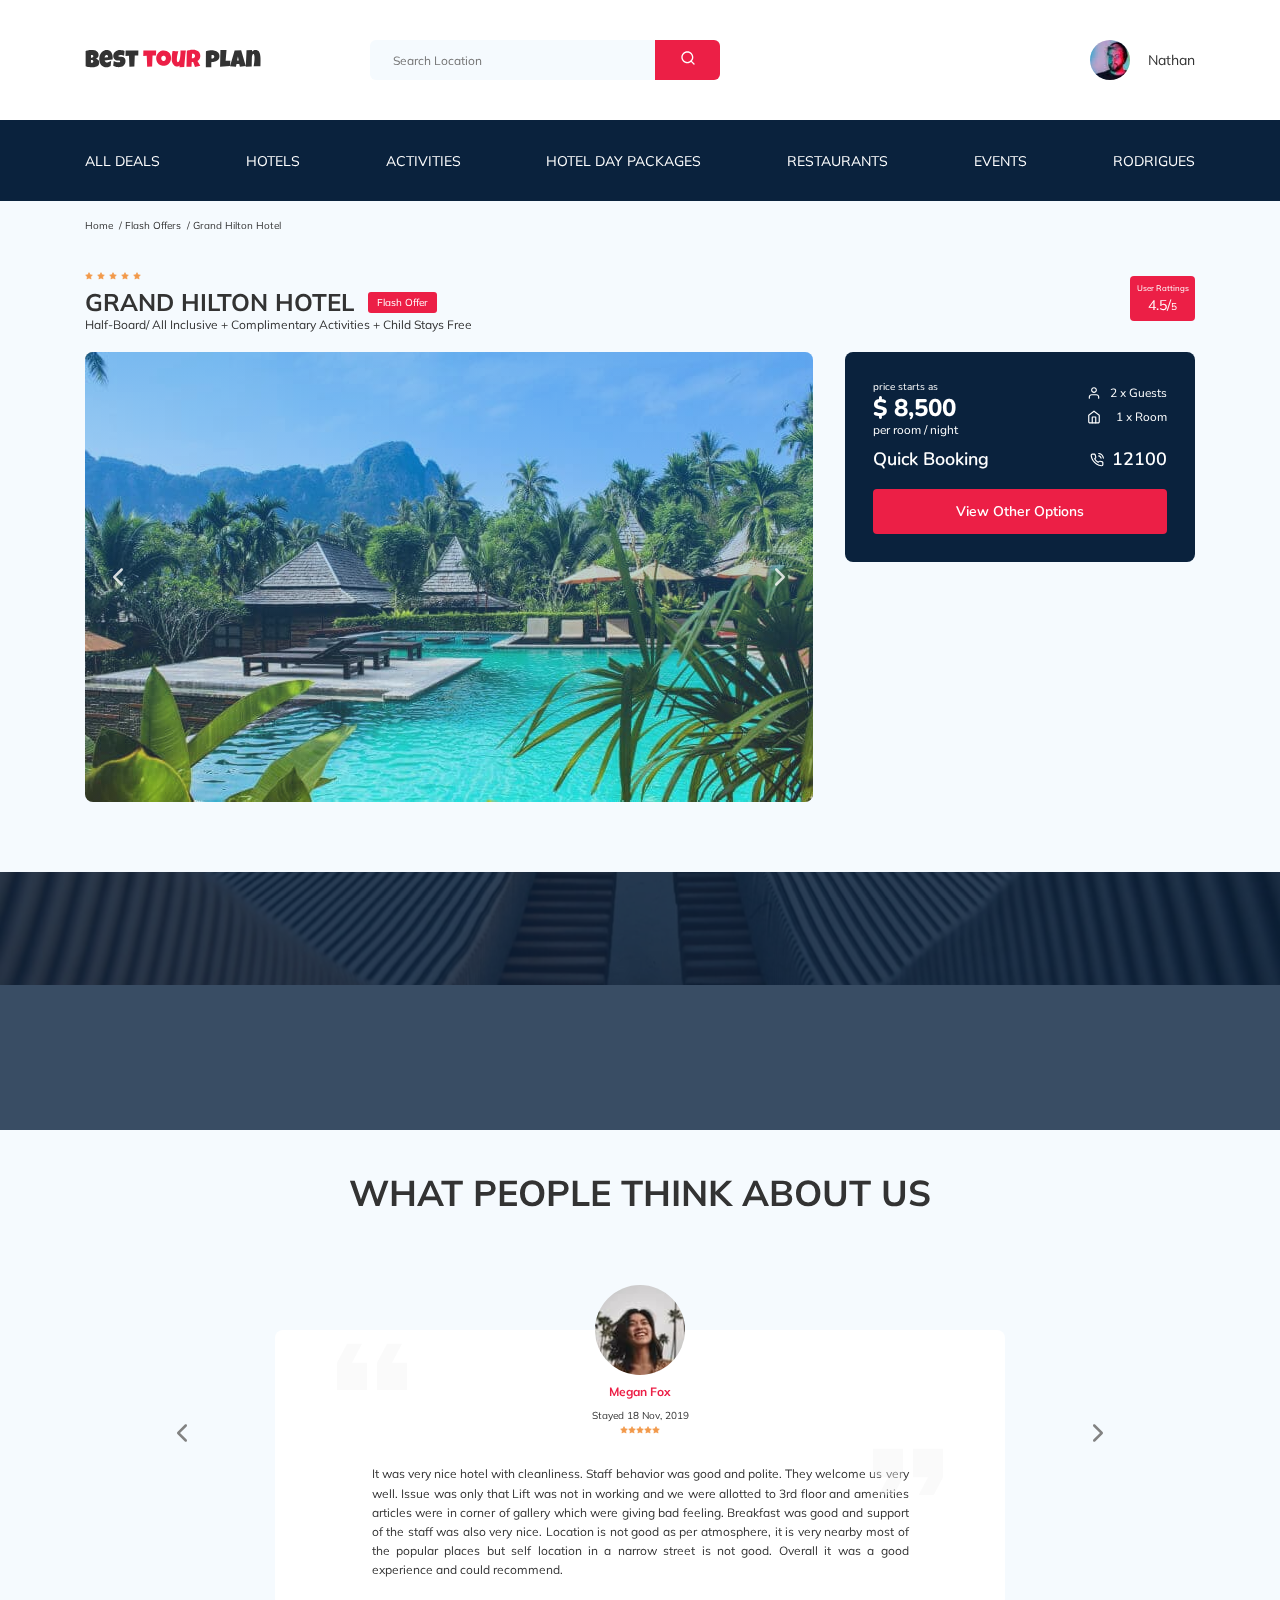
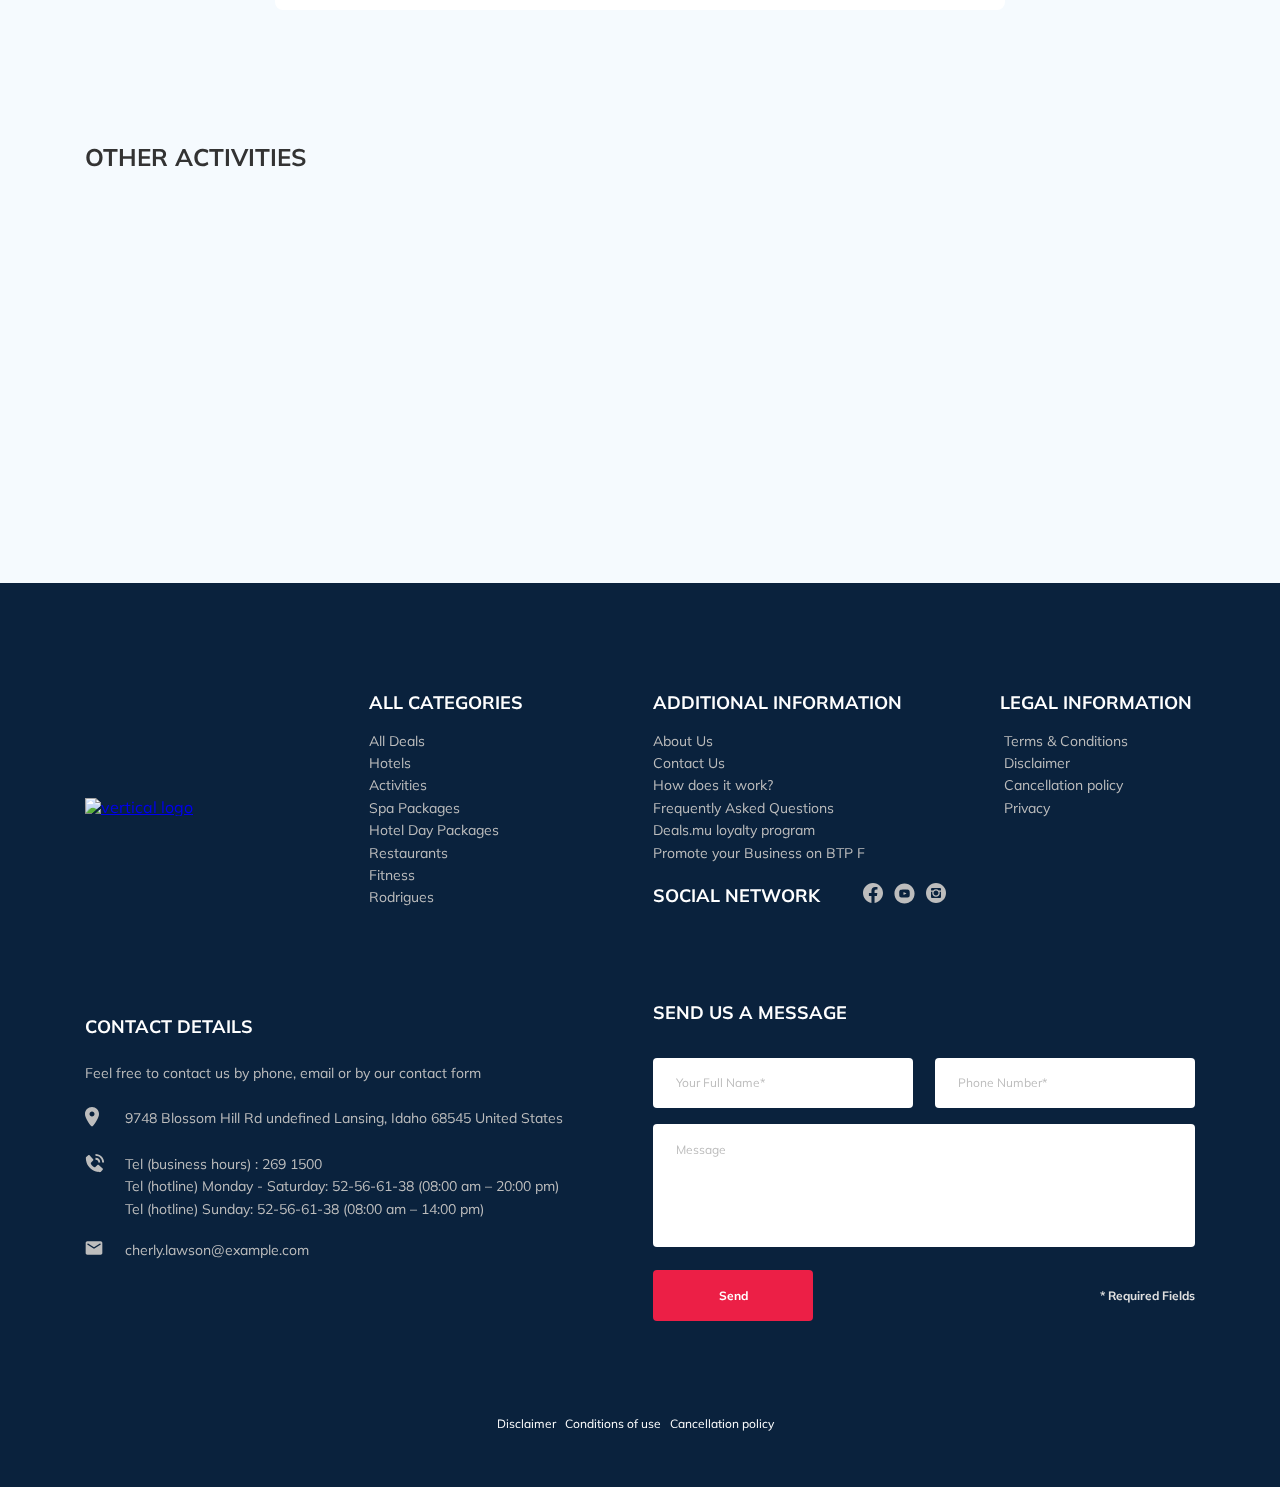
==== commit 219a036c: "fix: curator fixed" ====
--- a/index.html
+++ b/index.html
@@ -4,7 +4,7 @@
     <meta charset="UTF-8" />
     <meta name="viewport" content="width=device-width, initial-scale=1.0" />
     <title>Best Tour Plan — Hotel Booking</title>
-    <link rel="icon" type="image/png" sizes="16x16" href="/favicon-16x16.png" />
+    <link rel="icon" type="image/png" sizes="16x16" href="favicon-16x16.png" />
     <link rel="stylesheet" href="css/swiper-bundle.min.css" />
     <link rel="stylesheet" href="css/style.css" />
     <link
@@ -17,7 +17,7 @@
     <header class="navbar navbar--fixed">
       <div class="container">
         <div class="navbar-top">
-          <a href="#" class="logo">
+          <a href="https://papanov-andry.ru/Best-Tour-Plan/" class="logo">
             <img
               src="img/horizontal-logo.svg"
               alt="Logo: Best Tour Plan"
@@ -154,7 +154,9 @@
           <!-- /.hotel-info__text -->
           <div class="rating hotel-info__rating">
             <span class="rating__text">User Rattings</span>
-            <span class="rating__counter">4.5/5</span>
+            <span class="rating__counter"
+              >4.5/<span class="rating__counter-number">5</span></span
+            >
           </div>
           <!-- /.hotel-info__right -->
         </div>
@@ -224,7 +226,7 @@
             <!-- /.booking -->
             <div class="map">
               <iframe
-                src="https://www.google.com/maps/embed?pb=!1m18!1m12!1m3!1d8543.298805697452!2d79.80057933385753!3d7.573632217273802!2m3!1f0!2f0!3f0!3m2!1i1024!2i768!4f13.1!3m3!1m2!1s0x3ae2c96110de8289%3A0x3fd7668bc2d85eb9!2sGrand%20Hilton%20Hotel!5e0!3m2!1sru!2sru!4v1600858071502!5m2!1sru!2sru"
+                data-src="https://www.google.com/maps/embed?pb=!1m18!1m12!1m3!1d8543.298805697452!2d79.80057933385753!3d7.573632217273802!2m3!1f0!2f0!3f0!3m2!1i1024!2i768!4f13.1!3m3!1m2!1s0x3ae2c96110de8289%3A0x3fd7668bc2d85eb9!2sGrand%20Hilton%20Hotel!5e0!3m2!1sru!2sru!4v1600858071502!5m2!1sru!2sru"
                 height="213"
                 style="border: 0; width: 100%"
                 allowfullscreen=""
@@ -266,7 +268,8 @@
             type="email"
             class="subscribe__input"
             placeholder="Your email address"
-            name="email"
+            name="email-newsletter"
+            
             required
           />
           <button class="subscribe__button">Send</button>
@@ -277,7 +280,7 @@
     <!-- /.newsletter -->
     <section class="reviews">
       <div class="cotainer">
-        <h2 class="section-title reviews__title">What people think about us</h2>
+        <h2 class="section-title reviews__title">What people think about&nbsp;us</h2>
         <div class="swiper-container reviews-slider">
           <!-- Additional required wrapper -->
           <div class="swiper-wrapper">
@@ -336,7 +339,7 @@
             data-aos="zoom-in-down"
             data-aos-duration="500"
           >
-            <img class="card__img" src="img/activity-1.jpg" alt="" />
+            <img class="card__img" src="#" data-src="img/activity-1.jpg" alt="" />
             <h3 class="card__title card__title--corner">
               The curious corner of chamarel
             </h3>
@@ -347,8 +350,10 @@
             data-aos="zoom-in-down"
             data-aos-delay="300"
           >
-            <img class="card__img" src="img/activity-2.jpg" alt="" />
-            <h3 class="card__title card__title--golf">Gymkhana club golf course</h3>
+            <img class="card__img" src="#" data-src="img/activity-2.jpg" alt="" />
+            <h3 class="card__title card__title--golf">
+              Gymkhana club golf course
+            </h3>
             <button data-toggle="modal" class="card__button">Book Now</button>
           </div>
           <div
@@ -356,7 +361,7 @@
             data-aos="zoom-in-down"
             data-aos-delay="300"
           >
-            <img class="card__img" src="img/activity-3.jpg" alt="" />
+            <img class="card__img" src="#" data-src="img/activity-3.jpg" alt="" />
             <h3 class="card__title card__title--trip">
               Tamarind falls hiking trip - full day
             </h3>
@@ -367,8 +372,10 @@
             data-aos="zoom-in-down"
             data-aos-duration="500"
           >
-            <img class="card__img" src="img/activity-4.jpg" alt="" />
-            <h3 class="card__title card__title--discovery">The blue marine discovery quest</h3>
+            <img class="card__img" src="#" data-src="img/activity-4.jpg" alt="" />
+            <h3 class="card__title card__title--discovery">
+              The blue marine discovery quest
+            </h3>
             <button data-toggle="modal" class="card__button">Book Now</button>
           </div>
         </div>
@@ -382,11 +389,14 @@
     <footer class="footer">
       <div class="container">
         <div class="footer-wrapper">
-          <img
-            src="img/vertical-logo.svg"
+          <a href="#" class="logo footer__logo">
+            <img
+            src="#"
+            data-src="img/vertical-logo.svg"
             alt="vertical logo"
-            class="logo footer__logo"
+            
           />
+          </a>
           <div class="footer__list footer__categories">
             <h3 class="footer__title">ALL CATEGORIES</h3>
             <ul class="footer__ul">
@@ -418,7 +428,9 @@
           </div>
           <!-- /.footer__list -->
           <div class="footer__list footer__additional">
-            <h3 class="footer__title footer__title--additional">ADDITIONAL INFORMATION</h3>
+            <h3 class="footer__title footer__title--additional">
+              ADDITIONAL INFORMATION
+            </h3>
             <ul class="footer__ul">
               <li class="footer__item">
                 <a href="#" class="footer__link">About Us </a>
@@ -446,13 +458,13 @@
           <div class="footer__social-network">
             <h3 class="footer__title footer__title--inline">Social Network</h3>
             <div class="footer__social-links">
-              <a href="#" class="footer__link"
+              <a href="https://ru-ru.facebook.com/" class="footer__link" target="_blank"
                 ><img src="img/faceBook.svg" alt=""
               /></a>
-              <a href="#" class="footer__link"
+              <a href="https://www.instagram.com/" class="footer__link" target="_blank"
                 ><img src="img/youtube.svg" alt=""
               /></a>
-              <a href="#" class="footer__link"
+              <a href="https://www.youtube.com/" class="footer__link" target="_blank"
                 ><img src="img/instagram.svg" alt=""
               /></a>
             </div>
@@ -494,15 +506,15 @@
                 <div class="footer__icon-wrapper">
                   <img src="img/phone.svg" alt="" class="footer__icon" />
                 </div>
-                <p class="footer__item-text">Tel (business hours) : 269 1500
-Tel (hotline) Monday - Saturday: 52-56-61-38 (08:00 am – 20:00 pm)
-Tel (hotline) Sunday: 52-56-61-38 (08:00 am – 14:00 pm)</p>
+                <p class="footer__item-text">Tel (business hours) : <a href="tel:2691500" class="footer__number">269 1500</a> 
+Tel (hotline) Monday - Saturday: <a href="tel:52-56-61-38" class="footer__number">52-56-61-38</a> (08:00 am – 20:00 pm) 
+Tel (hotline) Sunday: <a href="tel:52-56-61-38" class="footer__number">52-56-61-38</a> (08:00 am – 14:00 pm)</p>
               </li>
               <li class="footer__item footer__item--mb-2">
                 <div class="footer__icon-wrapper">
                   <img src="img/emale.svg" alt="" class="footer__icon" />
                 </div>
-                cherly.lawson@example.com
+                <a href="mailto:cherly.lawson@example.com" class="footer__number">cherly.lawson@example.com</a>
               </li>
             </ul>
           </div>
@@ -525,6 +537,7 @@
                   class="input footer__input form__phone"
                   placeholder="Phone Number*"
                   name="phone"
+                  minlength="17"
                   required
                 />
               </div>
@@ -541,13 +554,13 @@
         </div>
         <div class="footer__policy">
           <div class="footer__policy-text">
-            <span class="footer__disclaimer">Disclaimer</span>
-            <span class="footer__disclaimer"> Conditions of use </span>
-            <span class="footer__disclaimer">Cancellation policy</span>
+            <a href="#" class="footer__disclaimer"><span>Disclaimer</span></a>
+            <a href="#" class="footer__disclaimer"><span> Conditions of use </span></a>
+            <a href="#" class="footer__disclaimer"><span>Cancellation policy</span></a>
           </div>
           <!-- /.footer__policy-text -->
           <div class="footer__policy-icon">
-            <img src="img/sponsor.png" alt="" />
+            <img src="#" data-src="img/sponsor.png" alt="" />
           </div>
           <!-- /.policy-icon -->
         </div>
@@ -556,7 +569,9 @@
     </footer>
 
     <div class="modal">
-      <div class="modal__overlay">
+      <div class="modal__overlay"></div>
+      <!-- /.modal__overlay -->
+      <div class="modal__dialog-wrapper">
         <div class="modal__dialog">
           <a href="#" class="modal__clouse"
             ><img src="img/close.svg" alt=""
@@ -567,21 +582,22 @@
               type="text"
               class="input modal__input"
               placeholder="Your Full Name*"
-              name="name"
+              name="name-booking"
               required
             />
             <input
               type="tel"
               class="input modal__input form__phone"
               placeholder="Phone Number*"
-              name="phone"
+              name="phone-booking"
+              minlength="17"
               required
             />
             <input
               type="email"
               class="subscribed modal__subscribed"
               placeholder="Email*"
-              name="email"
+              name="email-booking"
               required
             />
             <textarea
@@ -589,7 +605,7 @@
               cols="30"
               rows="10"
               placeholder="Message"
-              name="message"
+              name="message-booking"
             ></textarea>
             <button class="button modal__button">Send</button>
             <span class="modal__info">* Required Fields</span>
@@ -597,16 +613,37 @@
         </div>
         <!-- /.modal__dialog -->
       </div>
-      <!-- /.modal__overlay -->
     </div>
     <!-- /.modal -->
 
     <script src="js/jquery-3.5.1.min.js"></script>
+    <script src="js/jquery.lazyloadxt.extra.min.js"></script>
     <script src="js/parallax.min.js"></script>
     <script src="js/jquery.mask.min.js"></script>
     <script src="js/swiper-bundle.min.js"></script>
     <script src="js/aos.js"></script>
     <script src="js/jquery.validate.min.js"></script>
     <script src="js/main.js"></script>
+    <script>
+      jQuery.extend(jQuery.validator.messages, {
+        required: "This field is required.",
+        remote: "Please fix this field.",
+        email: "Please enter a valid email address.",
+        url: "Please enter a valid URL.",
+        date: "Please enter a valid date.",
+        dateISO: "Please enter a valid date (ISO).",
+        number: "Please enter a valid number.",
+        digits: "Please enter only digits.",
+        creditcard: "Please enter a valid credit card number.",
+        equalTo: "Please enter the same value again.",
+        accept: "Please enter a value with a valid extension.",
+        maxlength: jQuery.validator.format("Please enter no more than {0} characters."),
+        minlength: jQuery.validator.format("Please enter at least 11 characters."),
+        rangelength: jQuery.validator.format("Please enter a value between {0} and {1} characters long."),
+        range: jQuery.validator.format("Please enter a value between {0} and {1}."),
+        max: jQuery.validator.format("Please enter a value less than or equal to {0}."),
+        min: jQuery.validator.format("Please enter a value greater than or equal to {0}.")
+      });
+    </script>
   </body>
 </html>
--- a/css/style.css
+++ b/css/style.css
@@ -1,2305 +1,2 @@
-* {
-  -webkit-box-sizing: border-box;
-          box-sizing: border-box;
-}
-
-body {
-  font-family: 'Mulish', sans-serif;
-  color: #333333;
-  background-color: #F5FAFE;
-}
-
-.container {
-  max-width: 1110px;
-  margin: auto;
-}
-
-img {
-  max-width: 100%;
-}
-
-.input, .subscribed {
-  background-color: #fff;
-  border-radius: 4px;
-  border: none;
-  padding: 0 23px;
-  min-height: 50px;
-}
-
-.message {
-  background-color: #ffffff;
-  border-radius: 4px;
-  padding: 18px 23px;
-  border: none;
-  resize: none;
-}
-
-.button {
-  min-width: 160px;
-  min-height: 50px;
-  padding: 18px;
-  color: #ffffff;
-  background-color: #EC1F46;
-  font-style: normal;
-  font-weight: bold;
-  font-size: 12px;
-  line-height: 15px;
-  border-radius: 4px;
-  border: none;
-  cursor: pointer;
-}
-
-.form {
-  display: -webkit-box;
-  display: -ms-flexbox;
-  display: flex;
-  -webkit-box-align: center;
-      -ms-flex-align: center;
-          align-items: center;
-  -webkit-box-pack: justify;
-      -ms-flex-pack: justify;
-          justify-content: space-between;
-  -ms-flex-wrap: wrap;
-      flex-wrap: wrap;
-}
-
-.invalid {
-  color: #EC1F46;
-  font-size: 14px;
-  padding-top: 3px;
-}
-
-/*! normalize.css v8.0.1 | MIT License | github.com/necolas/normalize.css */
-/* Document
-   ========================================================================== */
-/**
- * 1. Correct the line height in all browsers.
- * 2. Prevent adjustments of font size after orientation changes in iOS.
- */
-html {
-  line-height: 1.15;
-  /* 1 */
-  -webkit-text-size-adjust: 100%;
-  /* 2 */
-}
-
-/* Sections
-   ========================================================================== */
-/**
- * Remove the margin in all browsers.
- */
-body {
-  margin: 0;
-}
-
-/**
- * Render the `main` element consistently in IE.
- */
-main {
-  display: block;
-}
-
-/**
- * Correct the font size and margin on `h1` elements within `section` and
- * `article` contexts in Chrome, Firefox, and Safari.
- */
-h1 {
-  font-size: 2em;
-  margin: 0.67em 0;
-}
-
-/* Grouping content
-   ========================================================================== */
-/**
- * 1. Add the correct box sizing in Firefox.
- * 2. Show the overflow in Edge and IE.
- */
-hr {
-  -webkit-box-sizing: content-box;
-          box-sizing: content-box;
-  /* 1 */
-  height: 0;
-  /* 1 */
-  overflow: visible;
-  /* 2 */
-}
-
-/**
- * 1. Correct the inheritance and scaling of font size in all browsers.
- * 2. Correct the odd `em` font sizing in all browsers.
- */
-pre {
-  font-family: monospace, monospace;
-  /* 1 */
-  font-size: 1em;
-  /* 2 */
-}
-
-/* Text-level semantics
-   ========================================================================== */
-/**
- * Remove the gray background on active links in IE 10.
- */
-a {
-  background-color: transparent;
-}
-
-/**
- * 1. Remove the bottom border in Chrome 57-
- * 2. Add the correct text decoration in Chrome, Edge, IE, Opera, and Safari.
- */
-abbr[title] {
-  border-bottom: none;
-  /* 1 */
-  text-decoration: underline;
-  /* 2 */
-  -webkit-text-decoration: underline dotted;
-          text-decoration: underline dotted;
-  /* 2 */
-}
-
-/**
- * Add the correct font weight in Chrome, Edge, and Safari.
- */
-b,
-strong {
-  font-weight: bolder;
-}
-
-/**
- * 1. Correct the inheritance and scaling of font size in all browsers.
- * 2. Correct the odd `em` font sizing in all browsers.
- */
-code,
-kbd,
-samp {
-  font-family: monospace, monospace;
-  /* 1 */
-  font-size: 1em;
-  /* 2 */
-}
-
-/**
- * Add the correct font size in all browsers.
- */
-small {
-  font-size: 80%;
-}
-
-/**
- * Prevent `sub` and `sup` elements from affecting the line height in
- * all browsers.
- */
-sub,
-sup {
-  font-size: 75%;
-  line-height: 0;
-  position: relative;
-  vertical-align: baseline;
-}
-
-sub {
-  bottom: -0.25em;
-}
-
-sup {
-  top: -0.5em;
-}
-
-/* Embedded content
-   ========================================================================== */
-/**
- * Remove the border on images inside links in IE 10.
- */
-img {
-  border-style: none;
-}
-
-/* Forms
-   ========================================================================== */
-/**
- * 1. Change the font styles in all browsers.
- * 2. Remove the margin in Firefox and Safari.
- */
-button,
-input,
-optgroup,
-select,
-textarea {
-  font-family: inherit;
-  /* 1 */
-  font-size: 100%;
-  /* 1 */
-  line-height: 1.15;
-  /* 1 */
-  margin: 0;
-  /* 2 */
-}
-
-/**
- * Show the overflow in IE.
- * 1. Show the overflow in Edge.
- */
-button,
-input {
-  /* 1 */
-  overflow: visible;
-}
-
-/**
- * Remove the inheritance of text transform in Edge, Firefox, and IE.
- * 1. Remove the inheritance of text transform in Firefox.
- */
-button,
-select {
-  /* 1 */
-  text-transform: none;
-}
-
-/**
- * Correct the inability to style clickable types in iOS and Safari.
- */
-button,
-[type="button"],
-[type="reset"],
-[type="submit"] {
-  -webkit-appearance: button;
-}
-
-/**
- * Remove the inner border and padding in Firefox.
- */
-button::-moz-focus-inner,
-[type="button"]::-moz-focus-inner,
-[type="reset"]::-moz-focus-inner,
-[type="submit"]::-moz-focus-inner {
-  border-style: none;
-  padding: 0;
-}
-
-/**
- * Restore the focus styles unset by the previous rule.
- */
-button:-moz-focusring,
-[type="button"]:-moz-focusring,
-[type="reset"]:-moz-focusring,
-[type="submit"]:-moz-focusring {
-  outline: 1px dotted ButtonText;
-}
-
-/**
- * Correct the padding in Firefox.
- */
-fieldset {
-  padding: 0.35em 0.75em 0.625em;
-}
-
-/**
- * 1. Correct the text wrapping in Edge and IE.
- * 2. Correct the color inheritance from `fieldset` elements in IE.
- * 3. Remove the padding so developers are not caught out when they zero out
- *    `fieldset` elements in all browsers.
- */
-legend {
-  -webkit-box-sizing: border-box;
-          box-sizing: border-box;
-  /* 1 */
-  color: inherit;
-  /* 2 */
-  display: table;
-  /* 1 */
-  max-width: 100%;
-  /* 1 */
-  padding: 0;
-  /* 3 */
-  white-space: normal;
-  /* 1 */
-}
-
-/**
- * Add the correct vertical alignment in Chrome, Firefox, and Opera.
- */
-progress {
-  vertical-align: baseline;
-}
-
-/**
- * Remove the default vertical scrollbar in IE 10+.
- */
-textarea {
-  overflow: auto;
-}
-
-/**
- * 1. Add the correct box sizing in IE 10.
- * 2. Remove the padding in IE 10.
- */
-[type="checkbox"],
-[type="radio"] {
-  -webkit-box-sizing: border-box;
-          box-sizing: border-box;
-  /* 1 */
-  padding: 0;
-  /* 2 */
-}
-
-/**
- * Correct the cursor style of increment and decrement buttons in Chrome.
- */
-[type="number"]::-webkit-inner-spin-button,
-[type="number"]::-webkit-outer-spin-button {
-  height: auto;
-}
-
-/**
- * 1. Correct the odd appearance in Chrome and Safari.
- * 2. Correct the outline style in Safari.
- */
-[type="search"] {
-  -webkit-appearance: textfield;
-  /* 1 */
-  outline-offset: -2px;
-  /* 2 */
-}
-
-/**
- * Remove the inner padding in Chrome and Safari on macOS.
- */
-[type="search"]::-webkit-search-decoration {
-  -webkit-appearance: none;
-}
-
-/**
- * 1. Correct the inability to style clickable types in iOS and Safari.
- * 2. Change font properties to `inherit` in Safari.
- */
-::-webkit-file-upload-button {
-  -webkit-appearance: button;
-  /* 1 */
-  font: inherit;
-  /* 2 */
-}
-
-/* Interactive
-   ========================================================================== */
-/*
- * Add the correct display in Edge, IE 10+, and Firefox.
- */
-details {
-  display: block;
-}
-
-/*
- * Add the correct display in all browsers.
- */
-summary {
-  display: list-item;
-}
-
-/* Misc
-   ========================================================================== */
-/**
- * Add the correct display in IE 10+.
- */
-template {
-  display: none;
-}
-
-/**
- * Add the correct display in IE 10.
- */
-[hidden] {
-  display: none;
-}
-
-.navbar {
-  background-color: #fff;
-}
-
-.navbar-top {
-  display: -webkit-box;
-  display: -ms-flexbox;
-  display: flex;
-  -webkit-box-pack: justify;
-      -ms-flex-pack: justify;
-          justify-content: space-between;
-  -webkit-box-align: center;
-      -ms-flex-align: center;
-          align-items: center;
-  padding-top: 30px;
-  padding-bottom: 40px;
-}
-
-.navbar-top__menu-button {
-  display: none;
-}
-
-.navbar__search {
-  margin: auto;
-  margin-left: 108px;
-}
-
-.navbar-menu {
-  list-style: none;
-  margin: 0;
-  padding: 31px 0;
-  display: -webkit-box;
-  display: -ms-flexbox;
-  display: flex;
-  -webkit-box-align: center;
-      -ms-flex-align: center;
-          align-items: center;
-  -webkit-box-pack: justify;
-      -ms-flex-pack: justify;
-          justify-content: space-between;
-  color: #ffffff;
-}
-
-.navbar-menu__link {
-  color: inherit;
-  text-decoration: none;
-  text-transform: uppercase;
-  font-size: 14px;
-  line-height: 18px;
-}
-
-.navbar-menu__item--mobile--visible {
-  display: none;
-}
-
-.navbar-button {
-  background: #0A223D;
-}
-
-.logo {
-  width: 177px;
-}
-
-.search {
-  display: -webkit-box;
-  display: -ms-flexbox;
-  display: flex;
-  position: relative;
-  overflow: hidden;
-  border-radius: 6px;
-  height: 40px;
-}
-
-.search__input {
-  border: none;
-  font-size: 12px;
-  line-height: 15px;
-  background: #F5FAFE;
-  padding-left: 23px;
-  padding-right: 75px;
-  width: 350px;
-  height: 100%;
-  color: #333333;
-}
-
-.search__button {
-  position: absolute;
-  top: 0;
-  right: 0;
-  width: 65px;
-  height: 100%;
-  border: none;
-  background: #EC1F46;
-  cursor: pointer;
-}
-
-.user {
-  display: -webkit-box;
-  display: -ms-flexbox;
-  display: flex;
-  -webkit-box-align: center;
-      -ms-flex-align: center;
-          align-items: center;
-  text-decoration: none;
-}
-
-.user__avatar {
-  width: 40px;
-  height: 40px;
-  border-radius: 50%;
-  -o-object-fit: cover;
-     object-fit: cover;
-}
-
-.user__name {
-  margin-left: 18px;
-  font-size: 14px;
-  line-height: 18px;
-  color: #333333;
-}
-
-.breadcrumb-list {
-  display: -webkit-box;
-  display: -ms-flexbox;
-  display: flex;
-  -webkit-box-align: center;
-      -ms-flex-align: center;
-          align-items: center;
-  -webkit-box-pack: start;
-      -ms-flex-pack: start;
-          justify-content: flex-start;
-  list-style: none;
-  padding: 18px 0;
-  margin: 0;
-}
-
-.breadcrumb-list__item {
-  font-size: 10px;
-  line-height: 13px;
-}
-
-.breadcrumb-list__item:not(:last-child)::after {
-  content: '/';
-  margin-right: 3px;
-  margin-left: 3px;
-}
-
-.breadcrumb-list__link {
-  text-decoration: none;
-  color: inherit;
-}
-
-.hotel {
-  padding-top: 15px;
-  padding-bottom: 70px;
-}
-
-.hotel-info {
-  display: -webkit-box;
-  display: -ms-flexbox;
-  display: flex;
-  -webkit-box-align: center;
-      -ms-flex-align: center;
-          align-items: center;
-  -webkit-box-pack: justify;
-      -ms-flex-pack: justify;
-          justify-content: space-between;
-  padding-bottom: 20px;
-}
-
-.hotel-info__offer {
-  margin-left: 14px;
-  margin-top: 4px;
-}
-
-.hotel-info__name {
-  margin-top: 4px;
-  margin-bottom: 0;
-}
-
-.hotel-info__description {
-  margin: 0;
-}
-
-.hotel-name {
-  font-size: 24px;
-  line-height: 30px;
-}
-
-.hotel-grid {
-  display: -webkit-box;
-  display: -ms-flexbox;
-  display: flex;
-  -webkit-box-pack: justify;
-      -ms-flex-pack: justify;
-          justify-content: space-between;
-}
-
-.hotel-right {
-  display: -webkit-box;
-  display: -ms-flexbox;
-  display: flex;
-  -webkit-box-orient: vertical;
-  -webkit-box-direction: normal;
-      -ms-flex-direction: column;
-          flex-direction: column;
-  -webkit-box-pack: justify;
-      -ms-flex-pack: justify;
-          justify-content: space-between;
-}
-
-.hotel-slider {
-  width: 728px;
-  height: 450px;
-}
-
-.hotel-slider__item {
-  position: relative;
-  width: 100%;
-  height: 100%;
-  position: relative;
-  border-radius: 8px;
-  overflow: hidden;
-}
-
-.hotel-slider__item::after {
-  content: '';
-  position: absolute;
-  width: 100%;
-  height: 100%;
-  top: 0;
-  right: 0;
-  left: 0;
-  bottom: 0;
-  background: -webkit-gradient(linear, left top, left bottom, from(rgba(0, 122, 223, 0.48)), to(rgba(255, 255, 255, 0.128)));
-  background: linear-gradient(180deg, rgba(0, 122, 223, 0.48) 0%, rgba(255, 255, 255, 0.128) 100%);
-  z-index: 10;
-}
-
-.hotel-slider__button {
-  position: absolute;
-  top: 50%;
-  width: 30px;
-  height: 30px;
-  -webkit-transform: translateY(-50%);
-          transform: translateY(-50%);
-  border: none;
-  z-index: 99;
-  cursor: pointer;
-  background-repeat: no-repeat;
-  background-position: center;
-  background-size: 30px;
-  background-color: transparent;
-}
-
-.hotel-slider__button--next {
-  right: 18px;
-  background-image: url(../img/arrow-next.svg);
-}
-
-.hotel-slider__button--prev {
-  left: 18px;
-  background-image: url(../img/arrow-prev.svg);
-}
-
-.hotel-wrapper {
-  display: -webkit-box;
-  display: -ms-flexbox;
-  display: flex;
-  -ms-flex-wrap: wrap;
-      flex-wrap: wrap;
-  -webkit-box-align: center;
-      -ms-flex-align: center;
-          align-items: center;
-}
-
-.hotel-description {
-  font-size: 12px;
-  line-height: 15px;
-}
-
-.stars {
-  -ms-flex-preferred-size: 100%;
-      flex-basis: 100%;
-}
-
-.offer {
-  font-size: 10px;
-  line-height: 13px;
-  padding: 4px 9px;
-  background-color: #EC1F46;
-  border-radius: 3px;
-  color: #ffffff;
-}
-
-.rating {
-  max-width: 65px;
-  min-height: 45px;
-  text-align: center;
-  color: #ffffff;
-  background-color: #EC1F46;
-  border-radius: 4px;
-}
-
-.rating__text {
-  font-size: 8px;
-  line-height: 10px;
-}
-
-.rating__counter {
-  font-size: 14px;
-  line-height: 18px;
-}
-
-.booking {
-  font-family: 'Nunito', sans-serif;
-  background: #0A223D;
-  border-radius: 8px;
-  width: 350px;
-  min-height: 210px;
-  color: #ffffff;
-  padding: 28px;
-}
-
-.booking__info {
-  display: -webkit-box;
-  display: -ms-flexbox;
-  display: flex;
-  -webkit-box-align: center;
-      -ms-flex-align: center;
-          align-items: center;
-  -webkit-box-pack: justify;
-      -ms-flex-pack: justify;
-          justify-content: space-between;
-  margin-bottom: 9px;
-}
-
-.booking__price {
-  display: -webkit-box;
-  display: -ms-flexbox;
-  display: flex;
-  -webkit-box-orient: vertical;
-  -webkit-box-direction: normal;
-      -ms-flex-direction: column;
-          flex-direction: column;
-}
-
-.booking__start {
-  font-weight: normal;
-  font-size: 10px;
-  line-height: 14px;
-}
-
-.booking__pricetag {
-  font-weight: 800;
-  font-size: 24px;
-  line-height: 28px;
-}
-
-.booking__perroom {
-  font-weight: normal;
-  font-size: 12px;
-  line-height: 16px;
-}
-
-.booking__room {
-  font-style: normal;
-  font-weight: normal;
-  font-size: 12px;
-  line-height: 16px;
-}
-
-.booking__text {
-  display: -webkit-box;
-  display: -ms-flexbox;
-  display: flex;
-  -webkit-box-align: center;
-      -ms-flex-align: center;
-          align-items: center;
-  -webkit-box-pack: justify;
-      -ms-flex-pack: justify;
-          justify-content: space-between;
-  min-width: 80px;
-  margin-bottom: 8px;
-  font-weight: normal;
-  font-size: 12px;
-  line-height: 16px;
-}
-
-.booking__description {
-  margin-left: 9px;
-}
-
-.booking__call-center {
-  display: -webkit-box;
-  display: -ms-flexbox;
-  display: flex;
-  -webkit-box-align: center;
-      -ms-flex-align: center;
-          align-items: center;
-  -webkit-box-pack: justify;
-      -ms-flex-pack: justify;
-          justify-content: space-between;
-  margin-bottom: 17px;
-}
-
-.booking__heading {
-  font-weight: 600;
-  font-size: 18px;
-  line-height: 25px;
-}
-
-.booking__number {
-  display: -webkit-box;
-  display: -ms-flexbox;
-  display: flex;
-  -webkit-box-align: center;
-      -ms-flex-align: center;
-          align-items: center;
-  -webkit-box-pack: justify;
-      -ms-flex-pack: justify;
-          justify-content: space-between;
-  color: inherit;
-  text-decoration: none;
-  font-weight: 600;
-  font-size: 18px;
-  line-height: 25px;
-}
-
-.booking__num {
-  margin-left: 8px;
-}
-
-.booking__button {
-  width: 100%;
-  min-height: 45px;
-  font-weight: 600;
-  font-size: 14px;
-  line-height: 0;
-  border-radius: 4px;
-  background-color: #EC1F46;
-  border: none;
-  color: #ffffff;
-  cursor: pointer;
-}
-
-.map {
-  width: 347px;
-  height: 213px;
-  border-radius: 10px;
-  overflow: hidden;
-}
-
-.swiper-container {
-  margin-left: 0;
-}
-
-.newsletter {
-  position: relative;
-  padding: 77px 0 87px 0;
-  max-height: 258px;
-}
-
-.newsletter::after {
-  content: '';
-  position: absolute;
-  top: 0;
-  left: 0;
-  bottom: 0;
-  right: 0;
-  width: 100%;
-  height: 100%;
-  background-color: rgba(10, 34, 61, 0.8);
-}
-
-.newsletter-wrapper {
-  position: relative;
-  display: -webkit-box;
-  display: -ms-flexbox;
-  display: flex;
-  -webkit-box-align: center;
-      -ms-flex-align: center;
-          align-items: center;
-  -webkit-box-pack: justify;
-      -ms-flex-pack: justify;
-          justify-content: space-between;
-  z-index: 99;
-  max-width: 731px;
-  margin: auto;
-}
-
-.newsletter-title {
-  color: #ffffff;
-  font-style: normal;
-  font-weight: 300;
-  font-size: 24px;
-  line-height: 30px;
-}
-
-.newsletter-title__strong {
-  font-style: normal;
-  font-weight: 600;
-  font-size: 36px;
-  line-height: 45px;
-  text-transform: uppercase;
-  display: block;
-}
-
-.subscribe {
-  position: relative;
-  width: 350px;
-  height: 54px;
-  border-radius: 4px;
-  overflow: hidden;
-}
-
-.subscribe__input {
-  position: absolute;
-  width: 100%;
-  height: 100%;
-  border: none;
-  padding-left: 33px;
-  padding-right: 75px;
-  font-style: normal;
-  font-weight: 300;
-  font-size: 14px;
-  line-height: 18px;
-  color: #BDBDBD;
-}
-
-.subscribe__button {
-  position: absolute;
-  min-width: 64px;
-  right: 0;
-  top: 0;
-  height: 100%;
-  border: none;
-  background-color: #EC1F46;
-  color: #ffffff;
-  cursor: pointer;
-  font-style: normal;
-  font-weight: bold;
-  font-size: 12px;
-  line-height: 15px;
-}
-
-.parallax-window {
-  min-height: 230px;
-  background: transparent;
-}
-
-.reviews {
-  padding: 40px 70px 0;
-}
-
-.reviews__title {
-  font-style: normal;
-  font-weight: bold;
-  font-size: 36px;
-  line-height: 45px;
-  text-align: center;
-  text-transform: uppercase;
-  margin: 0 auto 70px auto;
-}
-
-.reviews-slider__item {
-  background-color: #fff;
-  border-radius: 8px;
-  max-width: 730px;
-  margin: 45px auto 0;
-  padding: 0 62px 30px;
-  display: -webkit-box;
-  display: -ms-flexbox;
-  display: flex;
-  -webkit-box-orient: vertical;
-  -webkit-box-direction: normal;
-      -ms-flex-direction: column;
-          flex-direction: column;
-  -webkit-box-align: center;
-      -ms-flex-align: center;
-          align-items: center;
-  position: relative;
-}
-
-.reviews-slider__item::before {
-  position: absolute;
-  width: 70px;
-  height: 47px;
-  content: '';
-  background-image: url(../img/quote-left.svg);
-  background-repeat: no-repeat;
-  top: 13px;
-  left: 62px;
-}
-
-.reviews-slider__item::after {
-  position: absolute;
-  width: 70px;
-  height: 47px;
-  content: '';
-  background-image: url(../img/quote-right.svg);
-  background-repeat: no-repeat;
-  top: 118px;
-  right: 62px;
-}
-
-.reviews-slider__button {
-  position: absolute;
-  top: 50%;
-  -webkit-transform: translateY(-100%);
-          transform: translateY(-100%);
-  width: 30px;
-  height: 30px;
-  background-repeat: no-repeat;
-  background-size: 10px;
-  background-position: center;
-  border: none;
-  background-color: transparent;
-  cursor: pointer;
-  z-index: 99;
-}
-
-.reviews-slider__button--prev {
-  background-image: url(../img/arow-prev-secondary.svg);
-  left: 19.5%;
-}
-
-.reviews-slider__button--next {
-  background-image: url(../img/arow-next-secondary.svg);
-  right: 19.5%;
-}
-
-.reviews-slider__profile {
-  display: -webkit-box;
-  display: -ms-flexbox;
-  display: flex;
-  -webkit-box-orient: vertical;
-  -webkit-box-direction: normal;
-      -ms-flex-direction: column;
-          flex-direction: column;
-  -webkit-box-align: center;
-      -ms-flex-align: center;
-          align-items: center;
-  margin-top: -45px;
-  margin-bottom: 30px;
-}
-
-.reviews-slider__avatar {
-  height: 90px;
-  width: 90px;
-  margin-bottom: 9px;
-  border-radius: 50%;
-  -o-object-fit: cover;
-     object-fit: cover;
-}
-
-.reviews-slider__username {
-  font-style: normal;
-  font-weight: bold;
-  font-size: 12px;
-  line-height: 15px;
-  color: #EC1F46;
-  margin: 0 auto 10px auto;
-}
-
-.reviews-slider__date {
-  font-weight: normal;
-  font-size: 10px;
-  line-height: 13px;
-  margin-bottom: 4px;
-}
-
-.reviews-slider__rating {
-  display: -webkit-box;
-  display: -ms-flexbox;
-  display: flex;
-  -webkit-box-align: center;
-      -ms-flex-align: center;
-          align-items: center;
-}
-
-.reviews-slider__text {
-  max-width: 537px;
-  font-size: 12px;
-  line-height: 160%;
-  text-align: justify;
-  margin: auto;
-}
-
-.activities {
-  padding: 113px 0 98px 0;
-}
-
-.activities__title {
-  font-style: normal;
-  font-weight: bold;
-  font-size: 24px;
-  line-height: 30px;
-  text-transform: uppercase;
-  margin-bottom: 58px;
-}
-
-.activities-wrapper {
-  display: -webkit-box;
-  display: -ms-flexbox;
-  display: flex;
-  -webkit-box-pack: justify;
-      -ms-flex-pack: justify;
-          justify-content: space-between;
-}
-
-.card {
-  display: -webkit-box;
-  display: -ms-flexbox;
-  display: flex;
-  -webkit-box-orient: vertical;
-  -webkit-box-direction: normal;
-      -ms-flex-direction: column;
-          flex-direction: column;
-  -webkit-box-align: start;
-      -ms-flex-align: start;
-          align-items: flex-start;
-  width: 255px;
-  height: 255px;
-  padding: 24px 26px;
-  position: relative;
-  border-radius: 6px;
-  overflow: hidden;
-}
-
-.card::before {
-  content: '';
-  position: absolute;
-  top: 0;
-  right: 0;
-  bottom: 0;
-  left: 0;
-  background: linear-gradient(179.83deg, rgba(196, 196, 196, 0) 35.34%, #0A223D 99.85%);
-  z-index: -1;
-}
-
-.card__img {
-  position: absolute;
-  top: 0;
-  right: 0;
-  bottom: 0;
-  left: 0;
-  width: 100%;
-  height: 100%;
-  -o-object-fit: cover;
-     object-fit: cover;
-  z-index: -2;
-}
-
-.card__title {
-  margin-top: auto;
-  margin-bottom: 18px;
-  font-style: normal;
-  font-weight: bold;
-  font-size: 16px;
-  line-height: 20px;
-  color: #ffffff;
-}
-
-.card__title--trip {
-  max-width: 161px;
-}
-
-.card__title--corner {
-  max-width: 145px;
-}
-
-.card__button {
-  font-style: normal;
-  font-weight: 600;
-  font-size: 12px;
-  line-height: 16px;
-  color: #ffffff;
-  border: none;
-  background: #EC1F46;
-  border-radius: 4px;
-  cursor: pointer;
-  padding: 7px 22px;
-}
-
-.footer {
-  background-color: #0A223D;
-  color: #ffffff;
-  padding-top: 108px;
-  padding-bottom: 46px;
-}
-
-.footer-wrapper {
-  display: -ms-grid;
-  display: grid;
-  -ms-grid-columns: (minmax(min-content, 1fr))[4];
-      grid-template-columns: repeat(4, minmax(-webkit-min-content, 1fr));
-      grid-template-columns: repeat(4, minmax(min-content, 1fr));
-  grid-column-gap: 26px;
-  grid-row-gap: 19px;
-  grid-auto-rows: minmax(40px, -webkit-min-content);
-  grid-auto-rows: minmax(40px, min-content);
-  -webkit-box-align: start;
-      -ms-flex-align: start;
-          align-items: start;
-}
-
-.footer__logo {
-  width: 155px;
-  -ms-flex-item-align: center;
-      -ms-grid-row-align: center;
-      align-self: center;
-  -ms-grid-row: 1;
-  -ms-grid-row-span: 2;
-  grid-row: 1 / 3;
-}
-
-.footer__categories {
-  -ms-grid-row: 1;
-  -ms-grid-row-span: 3;
-  grid-row: 1 / 4;
-}
-
-.footer__social-links {
-  display: -webkit-box;
-  display: -ms-flexbox;
-  display: flex;
-  -webkit-box-align: center;
-      -ms-flex-align: center;
-          align-items: center;
-  min-width: 83px;
-  -webkit-box-pack: justify;
-      -ms-flex-pack: justify;
-          justify-content: space-between;
-}
-
-.footer__social-network {
-  display: -webkit-box;
-  display: -ms-flexbox;
-  display: flex;
-  -webkit-box-align: center;
-      -ms-flex-align: center;
-          align-items: center;
-  -ms-grid-row: 2;
-  -ms-grid-row-span: 2;
-  grid-row: 2 / 4;
-  grid-column: span 2;
-}
-
-.footer__contact-details {
-  grid-column: span 2;
-}
-
-.footer__contact-form {
-  grid-column: span 2;
-}
-
-.footer__title {
-  -ms-flex-item-align: end;
-      align-self: flex-end;
-  font-style: normal;
-  font-weight: bold;
-  font-size: 18px;
-  line-height: 23px;
-  margin: 0 0 16px 0;
-  text-transform: uppercase;
-}
-
-.footer__title--size {
-  margin-right: 3px;
-}
-
-.footer__title--inline {
-  margin: 0 43px 0 0;
-}
-
-.footer__title--mb-3 {
-  margin-bottom: 24px;
-  margin-top: 14px;
-}
-
-.footer__title--mb-4 {
-  margin-bottom: 36px;
-}
-
-.footer__ul {
-  padding: 0;
-  margin: 0;
-  list-style: none;
-}
-
-.footer__item {
-  display: -webkit-box;
-  display: -ms-flexbox;
-  display: flex;
-  -webkit-box-align: start;
-      -ms-flex-align: start;
-          align-items: flex-start;
-  font-style: normal;
-  font-weight: normal;
-  font-size: 14px;
-  line-height: 160%;
-  color: #BDBDBD;
-}
-
-.footer__item--mb-2 {
-  margin-bottom: 20px;
-}
-
-.footer__item-text {
-  margin-top: 0;
-  margin-bottom: 0;
-  white-space: pre-wrap;
-}
-
-.footer__icon-wrapper {
-  min-width: 40px;
-}
-
-.footer__text {
-  color: #BDBDBD;
-  margin-bottom: 28px;
-}
-
-.footer__link {
-  text-decoration: none;
-  color: inherit;
-}
-
-.footer__input {
-  width: 100%;
-}
-
-.footer__input-group {
-  margin-bottom: 15px;
-  -ms-flex-preferred-size: 48%;
-      flex-basis: 48%;
-}
-
-.footer__message {
-  -ms-flex-preferred-size: 100%;
-      flex-basis: 100%;
-  margin-bottom: 23px;
-  min-height: 123px;
-}
-
-.footer__info {
-  font-style: normal;
-  font-weight: bold;
-  font-size: 12px;
-  line-height: 15px;
-  color: #E0E0E0;
-}
-
-.footer__policy {
-  display: -ms-grid;
-  display: grid;
-  -ms-grid-columns: (minmax(max-content, 1fr))[5];
-      grid-template-columns: repeat(5, minmax(-webkit-max-content, 1fr));
-      grid-template-columns: repeat(5, minmax(max-content, 1fr));
-  margin-top: 95px;
-}
-
-.footer__policy-text {
-  -ms-grid-row: 1;
-  grid-row: 1;
-  -ms-grid-column: 3;
-  -ms-grid-column-span: 1;
-  grid-column: 3 / 4;
-  font-style: normal;
-  font-weight: normal;
-  font-size: 12px;
-  line-height: 15px;
-  color: #ffffff;
-  margin-bottom: 10px;
-}
-
-.footer__policy-icon {
-  display: -webkit-box;
-  display: -ms-flexbox;
-  display: flex;
-  -webkit-box-pack: end;
-      -ms-flex-pack: end;
-          justify-content: flex-end;
-  -ms-grid-row: 1;
-  grid-row: 1;
-  -ms-grid-column: 5;
-  grid-column: 5;
-}
-
-.footer__legal {
-  display: -webkit-box;
-  display: -ms-flexbox;
-  display: flex;
-  -webkit-box-orient: vertical;
-  -webkit-box-direction: normal;
-      -ms-flex-direction: column;
-          flex-direction: column;
-  -webkit-box-align: center;
-      -ms-flex-align: center;
-          align-items: center;
-}
-
-.modal__overlay {
-  position: fixed;
-  left: 0;
-  right: 0;
-  top: 0;
-  bottom: 0;
-  background-color: rgba(0, 143, 223, 0.39);
-  z-index: 102;
-  visibility: hidden;
-  opacity: 0;
-  -webkit-transition: opacity 0.2s;
-  transition: opacity 0.2s;
-}
-
-.modal__overlay--visible {
-  visibility: visible;
-  opacity: 1;
-}
-
-.modal__dialog {
-  position: fixed;
-  left: 50%;
-  top: 50%;
-  max-width: 478px;
-  padding: 33px 88px;
-  z-index: 103;
-  background-color: #0A223D;
-  -webkit-transform: translate(-50%, -50%);
-          transform: translate(-50%, -50%);
-  color: #ffffff;
-  border-radius: 8px;
-  visibility: hidden;
-  opacity: 0;
-  -webkit-transition: opacity 0.2s;
-  transition: opacity 0.2s;
-}
-
-.modal__dialog--visible {
-  visibility: visible;
-  opacity: 1;
-}
-
-.modal__clouse {
-  position: absolute;
-  right: 18px;
-  top: 17px;
-  text-decoration: none;
-  cursor: pointer;
-}
-
-.modal__input {
-  width: 100%;
-  margin-top: 15px;
-}
-
-.modal__subscribed {
-  width: 100%;
-  margin-top: 15px;
-}
-
-.modal__message {
-  margin-top: 15px;
-  width: 100%;
-  height: 123px;
-}
-
-.modal__button {
-  margin-top: 15px;
-}
-
-.modal__info {
-  font-style: normal;
-  font-weight: bold;
-  font-size: 12px;
-  line-height: 15px;
-  color: #E0E0E0;
-}
-
-.modal__title {
-  font-style: normal;
-  font-weight: bold;
-  font-size: 18px;
-  line-height: 23px;
-  margin-bottom: 15px;
-  text-align: center;
-  text-transform: uppercase;
-}
-
-@media (max-width: 1200px) {
-  .container {
-    max-width: 960px;
-  }
-  .hotel__slider {
-    width: 590px;
-  }
-  .hotel-slider__img {
-    width: 100%;
-    height: 100%;
-    -o-object-fit: cover;
-       object-fit: cover;
-  }
-  .card {
-    width: 230px;
-    height: 230px;
-  }
-  .footer__input-group {
-    -ms-flex-preferred-size: 100%;
-        flex-basis: 100%;
-  }
-}
-
-@media (max-width: 992px) {
-  .container, .newsletter-wrapper {
-    max-width: 700px;
-  }
-  .logo {
-    width: 131px;
-  }
-  .navbar-top {
-    padding-top: 30px;
-    padding-bottom: 30px;
-  }
-  .navbar-menu {
-    -ms-flex-pack: distribute;
-        justify-content: space-around;
-    padding-top: 22px;
-    padding-bottom: 22px;
-  }
-  .navbar-menu__link {
-    font-size: 12px;
-    line-height: 15px;
-  }
-  .navbar__search {
-    margin-left: auto;
-    margin-right: 72px;
-  }
-  .search__input {
-    width: 340px;
-  }
-  .hotel {
-    padding-bottom: 56px;
-  }
-  .hotel-slider {
-    width: 100%;
-  }
-  .hotel-grid {
-    -webkit-box-orient: vertical;
-    -webkit-box-direction: normal;
-        -ms-flex-direction: column;
-            flex-direction: column;
-  }
-  .hotel__slider {
-    margin-bottom: 30px;
-  }
-  .hotel-right {
-    -webkit-box-orient: horizontal;
-    -webkit-box-direction: normal;
-        -ms-flex-direction: row;
-            flex-direction: row;
-  }
-  .booking {
-    width: 340px;
-    padding: 26px 22px 28px 25px;
-  }
-  .swiper-slide__img {
-    width: 100%;
-  }
-  .map {
-    width: 340px;
-  }
-  .newsletter-title {
-    line-height: 23px;
-  }
-  .reviews__title {
-    font-size: 30px;
-    margin-bottom: 45px;
-  }
-  .reviews-slider__button {
-    -webkit-transform: translateY(-50%);
-            transform: translateY(-50%);
-  }
-  .reviews-slider__button--prev {
-    left: 9%;
-  }
-  .reviews-slider__button--next {
-    right: 9%;
-  }
-  .reviews-slider__item {
-    max-width: 580px;
-  }
-  .footer {
-    padding-top: 75px;
-  }
-  .footer-wrapper {
-    -ms-grid-columns: (1fr)[9];
-        grid-template-columns: repeat(9, 1fr);
-    grid-row-gap: 45px;
-    grid-column-gap: 0;
-  }
-  .footer__title--additional {
-    margin-right: 19px;
-  }
-  .footer__title--mb-4 {
-    line-height: 13px;
-  }
-  .footer__input-group {
-    -ms-flex-preferred-size: 48%;
-        flex-basis: 48%;
-  }
-  .footer__logo {
-    width: 96px;
-    -ms-grid-row: 1;
-    grid-row: 1;
-    grid-column: span 2;
-  }
-  .footer__social-network {
-    -ms-grid-row: 1;
-    grid-row: 1;
-    grid-column: span 9;
-    -ms-flex-item-align: center;
-        -ms-grid-row-align: center;
-        align-self: center;
-    margin-left: 32px;
-    margin-top: 5px;
-  }
-  .footer__categories {
-    -ms-grid-row: 2;
-    -ms-grid-row-span: 1;
-    grid-row: 2 / 3;
-    grid-column: span 2;
-  }
-  .footer__legal {
-    grid-column: span 3;
-    margin-right: 10px;
-  }
-  .footer__additional {
-    display: -webkit-box;
-    display: -ms-flexbox;
-    display: flex;
-    -webkit-box-orient: vertical;
-    -webkit-box-direction: normal;
-        -ms-flex-direction: column;
-            flex-direction: column;
-    -webkit-box-align: center;
-        -ms-flex-align: center;
-            align-items: center;
-    grid-column: span 4;
-  }
-  .footer__ul {
-    margin-right: 5px;
-  }
-  .footer__ul--legal {
-    margin-right: 32px;
-  }
-  .footer__contact-details {
-    -ms-grid-row: 3;
-    grid-row: 3;
-    grid-column: span 7;
-    margin-top: 7px;
-  }
-  .footer__contact-form {
-    -ms-grid-row: 4;
-    grid-row: 4;
-    grid-column: span 7;
-  }
-  .footer__policy {
-    display: -webkit-box;
-    display: -ms-flexbox;
-    display: flex;
-    -webkit-box-pack: justify;
-        -ms-flex-pack: justify;
-            justify-content: space-between;
-    margin-top: 56px;
-  }
-  .footer__disclaimer {
-    margin-right: 11px;
-  }
-  .parallax-window {
-    background-image: url(../img/newsletter-bg.jpg);
-    background-position: center;
-    background-repeat: no-repeat;
-    background-size: cover;
-    min-height: 200px;
-  }
-  .activities {
-    padding-top: 102px;
-    padding-bottom: 48px;
-  }
-  .activities-wrapper {
-    -ms-flex-wrap: wrap;
-        flex-wrap: wrap;
-  }
-  .activities__card {
-    margin-bottom: 20px;
-  }
-  .card {
-    width: 340px;
-    height: 255px;
-  }
-  .card__title--golf {
-    max-width: 153px;
-  }
-  .card__title--discovery {
-    max-width: 200px;
-  }
-  .modal__dialog {
-    padding: 20px 50px;
-  }
-}
-
-@media (max-width: 768px) {
-  .container {
-    max-width: 576px;
-    width: 92%;
-  }
-  body {
-    padding-top: 78px;
-  }
-  .navbar--fixed {
-    position: fixed;
-    left: 0;
-    top: 0;
-    right: 0;
-    z-index: 101;
-  }
-  .navbar__search--mobile--hidden {
-    display: none;
-  }
-  .navbar__search--mobile--visible {
-    display: -webkit-box;
-    display: -ms-flexbox;
-    display: flex;
-    margin-right: 0;
-  }
-  .navbar__user--mobile--hidden {
-    display: none;
-  }
-  .navbar__user--mobile--visible {
-    display: -webkit-box;
-    display: -ms-flexbox;
-    display: flex;
-  }
-  .navbar__user {
-    -webkit-box-orient: vertical;
-    -webkit-box-direction: normal;
-        -ms-flex-direction: column;
-            flex-direction: column;
-    -webkit-box-pack: center;
-        -ms-flex-pack: center;
-            justify-content: center;
-  }
-  .navbar-button {
-    display: none;
-    position: fixed;
-    left: 0;
-    right: 0;
-    bottom: 0;
-    top: 78px;
-    padding-top: 30px;
-  }
-  .navbar-button--visible {
-    display: block;
-  }
-  .navbar-menu {
-    -webkit-box-orient: vertical;
-    -webkit-box-direction: normal;
-        -ms-flex-direction: column;
-            flex-direction: column;
-  }
-  .navbar-menu__item {
-    margin-bottom: 20px;
-  }
-  .navbar-menu__item--mobile--visible {
-    display: block;
-  }
-  .menu-button {
-    display: -webkit-box;
-    display: -ms-flexbox;
-    display: flex;
-    width: 16px;
-    height: 11px;
-    padding: 0;
-    -webkit-box-align: center;
-        -ms-flex-align: center;
-            align-items: center;
-    -webkit-box-pack: justify;
-        -ms-flex-pack: justify;
-            justify-content: space-between;
-    -webkit-box-orient: vertical;
-    -webkit-box-direction: normal;
-        -ms-flex-direction: column;
-            flex-direction: column;
-    border: none;
-    background-color: #fff;
-    cursor: pointer;
-  }
-  .menu-button__line {
-    width: 16px;
-    height: 1px;
-    background-color: #333333;
-  }
-  .user__name--light {
-    color: #ffffff;
-    margin-left: 0;
-    margin-top: 10px;
-  }
-  .stars {
-    -ms-flex-preferred-size: auto;
-        flex-basis: auto;
-  }
-  .hotel-name {
-    -ms-flex-preferred-size: 100%;
-        flex-basis: 100%;
-  }
-  .hotel-wrapper {
-    -webkit-box-pack: justify;
-        -ms-flex-pack: justify;
-            justify-content: space-between;
-  }
-  .hotel-info__text {
-    width: 100%;
-  }
-  .hotel-info__name {
-    margin-top: 10px;
-  }
-  .hotel-info__rating {
-    display: none;
-  }
-  .hotel-info__offer {
-    -webkit-box-ordinal-group: 0;
-        -ms-flex-order: -1;
-            order: -1;
-    margin-left: 0;
-  }
-  .hotel-slider {
-    height: 350px;
-  }
-  .hotel-right {
-    -webkit-box-orient: vertical;
-    -webkit-box-direction: normal;
-        -ms-flex-direction: column;
-            flex-direction: column;
-    min-height: 450px;
-  }
-  .booking {
-    width: 100%;
-  }
-  .map {
-    width: 100%;
-  }
-  .newsletter-wrapper {
-    max-width: 576px;
-    width: 92%;
-    -webkit-box-orient: vertical;
-    -webkit-box-direction: normal;
-        -ms-flex-direction: column;
-            flex-direction: column;
-    -webkit-box-align: start;
-        -ms-flex-align: start;
-            align-items: flex-start;
-  }
-  .parallax-window {
-    min-height: 319px;
-  }
-  .reviews__title {
-    font-size: 26px;
-  }
-  .reviews-slider__item {
-    padding: 0 30px 30px;
-  }
-  .reviews-slider__item::after, .reviews-slider__item::before {
-    display: none;
-  }
-  .reviews-slider__button {
-    top: 45px;
-  }
-  .reviews-slider__button--prev {
-    margin-left: -75px;
-    left: 35%;
-    -webkit-transform: translate(-50% 0);
-            transform: translate(-50% 0);
-  }
-  .reviews-slider__button--next {
-    margin-right: -75px;
-    right: 35%;
-    -webkit-transform: translate(50% 0);
-            transform: translate(50% 0);
-  }
-  .activities {
-    padding: 40px 0 60px 0;
-  }
-  .card {
-    width: 48%;
-    height: 255px;
-  }
-  .footer__input-group {
-    -ms-flex-preferred-size: 100%;
-        flex-basis: 100%;
-  }
-  .footer__title--additional {
-    margin-right: 15px;
-    margin-left: 17px;
-  }
-  .footer__title--size {
-    margin-right: 0;
-    margin-left: 10px;
-  }
-  .modal__dialog {
-    padding: 15px 20px;
-  }
-  .modal__form {
-    -webkit-box-orient: vertical;
-    -webkit-box-direction: normal;
-        -ms-flex-direction: column;
-            flex-direction: column;
-    -webkit-box-align: start;
-        -ms-flex-align: start;
-            align-items: flex-start;
-  }
-  .modal__button {
-    -webkit-box-ordinal-group: 2;
-        -ms-flex-order: 1;
-            order: 1;
-  }
-  .modal__info {
-    margin-bottom: 15px;
-    margin-top: 15px;
-  }
-}
-
-@media (max-width: 610px) {
-  .footer__title--additional {
-    margin-right: 15px;
-    margin-left: 10px;
-  }
-  .footer__title--size {
-    margin-right: 0;
-    margin-left: 5px;
-  }
-}
-
-@media (max-width: 576px) {
-  .logo {
-    width: 99px;
-  }
-  .hotel-slider {
-    height: 250px;
-  }
-  .hotel__slider {
-    margin-bottom: 20px;
-  }
-  .subscribe {
-    width: 100%;
-  }
-  .newsletter {
-    padding: 76px 0 83px 0;
-  }
-  .newsletter__title {
-    margin-bottom: 37px;
-  }
-  .newsletter-title {
-    font-weight: 300;
-    font-size: 20px;
-    line-height: 25px;
-  }
-  .newsletter-title__strong {
-    font-weight: 600;
-    font-size: 30px;
-    line-height: 38px;
-  }
-  .reviews {
-    padding: 40px 20px 0;
-  }
-  .reviews-slider__item {
-    padding: 0 0 10px 0;
-  }
-  .reviews-slider__text {
-    width: 90%;
-  }
-  .reviews__title {
-    font-size: 18px;
-    line-height: 23px;
-  }
-  .card {
-    width: 100%;
-  }
-  .activities__card--order-1 {
-    -webkit-box-ordinal-group: 2;
-        -ms-flex-order: 1;
-            order: 1;
-  }
-  .activities__card--order-2 {
-    -webkit-box-ordinal-group: 4;
-        -ms-flex-order: 3;
-            order: 3;
-  }
-  .activities__card--order-3 {
-    -webkit-box-ordinal-group: 3;
-        -ms-flex-order: 2;
-            order: 2;
-  }
-  .activities__card--order-4 {
-    -webkit-box-ordinal-group: 5;
-        -ms-flex-order: 4;
-            order: 4;
-  }
-  .footer {
-    padding: 69px 0 22px 0;
-  }
-  .footer-wrapper {
-    -ms-grid-columns: 1fr;
-        grid-template-columns: 1fr;
-  }
-  .footer__logo {
-    -ms-grid-row: 1;
-    grid-row: 1;
-    -ms-grid-column: 1;
-    grid-column: 1;
-  }
-  .footer__social-network {
-    -ms-grid-row: 2;
-    grid-row: 2;
-    -ms-grid-column: 1;
-    grid-column: 1;
-    margin: 0;
-  }
-  .footer__additional {
-    -webkit-box-align: start;
-        -ms-flex-align: start;
-            align-items: flex-start;
-    -ms-grid-row: 4;
-    grid-row: 4;
-    -ms-grid-column: 1;
-    grid-column: 1;
-  }
-  .footer__ul {
-    margin-right: 0;
-  }
-  .footer__categories {
-    -ms-grid-row: 5;
-    grid-row: 5;
-    -ms-grid-column: 1;
-    grid-column: 1;
-  }
-  .footer__legal {
-    -webkit-box-align: start;
-        -ms-flex-align: start;
-            align-items: flex-start;
-    margin-right: 0;
-    -ms-grid-row: 3;
-    grid-row: 3;
-    -ms-grid-column: 1;
-    grid-column: 1;
-  }
-  .footer__contact-details {
-    -ms-grid-row: 6;
-    grid-row: 6;
-    -ms-grid-column: 1;
-    grid-column: 1;
-  }
-  .footer__contact-form {
-    -ms-grid-row: 7;
-    grid-row: 7;
-    -ms-grid-column: 1;
-    grid-column: 1;
-  }
-  .footer__form {
-    -webkit-box-orient: vertical;
-    -webkit-box-direction: normal;
-        -ms-flex-direction: column;
-            flex-direction: column;
-    -webkit-box-align: start;
-        -ms-flex-align: start;
-            align-items: flex-start;
-  }
-  .footer__input-group {
-    width: 100%;
-  }
-  .footer__message {
-    width: 100%;
-  }
-  .footer__info {
-    margin-bottom: 20px;
-  }
-  .footer__button {
-    -webkit-box-ordinal-group: 2;
-        -ms-flex-order: 1;
-            order: 1;
-  }
-  .footer__social-network {
-    -webkit-box-orient: vertical;
-    -webkit-box-direction: normal;
-        -ms-flex-direction: column;
-            flex-direction: column;
-    -webkit-box-align: start;
-        -ms-flex-align: start;
-            align-items: flex-start;
-  }
-  .footer__title {
-    -ms-flex-item-align: start;
-        -ms-grid-row-align: start;
-        align-self: start;
-    margin-right: 0;
-    margin-left: 0;
-  }
-  .footer__title--inline {
-    margin-bottom: 30px;
-  }
-  .footer__disclaimer {
-    margin-right: 5px;
-  }
-  .footer__policy {
-    -ms-flex-wrap: wrap;
-        flex-wrap: wrap;
-    margin-top: 30px;
-  }
-  .modal__dialog {
-    min-width: 300px;
-  }
-  .modal__title {
-    margin-bottom: 5px;
-    margin-top: 10px;
-  }
-}
-
-@media (max-width: 320px) {
-  .menu-button {
-    margin-right: 12px;
-  }
-  .navbar-menu {
-    padding-top: 0;
-  }
-  .navbar-menu__item--visible {
-    margin-bottom: 10px;
-  }
-  .navbar__user--mobile--visible {
-    margin-bottom: 9px;
-  }
-  .navbar__search--mobile--visible {
-    width: 243px;
-    margin-bottom: 15px;
-  }
-  .hotel {
-    padding-top: 0;
-    padding-bottom: 0;
-  }
-  .hotel-right {
-    -webkit-box-pack: start;
-        -ms-flex-pack: start;
-            justify-content: flex-start;
-    min-height: 443px;
-  }
-  .hotel-info__text {
-    margin-bottom: 19px;
-  }
-  .hotel-description {
-    max-width: 234px;
-  }
-  .hotel-slider {
-    height: 179px;
-    width: 95%;
-  }
-  .hotel-slider__button {
-    width: 12px;
-    height: 12px;
-  }
-  .hotel-slider__button--prev {
-    left: 8px;
-  }
-  .hotel-slider__button--next {
-    right: 8px;
-  }
-  .stars {
-    margin-right: 19px;
-  }
-  .booking {
-    width: 96%;
-    height: 210px;
-    margin-bottom: 19px;
-  }
-  .booking__num {
-    margin-left: 6px;
-    margin-right: 5px;
-  }
-  .booking__start {
-    margin-top: 4px;
-  }
-  .booking__call-center {
-    margin-top: 8px;
-    margin-bottom: 17px;
-  }
-  .map {
-    width: 96%;
-    height: 173px;
-  }
-  .newsletter-wrapper {
-    -webkit-box-pack: start;
-        -ms-flex-pack: start;
-            justify-content: flex-start;
-  }
-  .newsletter__title {
-    margin-top: 1px;
-  }
-  .newsletter-title__strong {
-    margin-top: 3px;
-  }
-  .newsletter__subscribe {
-    width: 96%;
-  }
-  .subscribe__input {
-    padding-left: 21px;
-  }
-  .reviews__title {
-    width: 196px;
-  }
-  .reviews-slider__profile {
-    margin-right: 5px;
-  }
-  .reviews-slider__item {
-    padding: 0 29px 36px 15px;
-  }
-  .reviews-slider__text {
-    width: 94%;
-  }
-  .reviews-slider__username {
-    margin-bottom: 7px;
-  }
-  .reviews-slider__button--next {
-    margin-right: -55px;
-  }
-  .reviews-slider__button--prev {
-    margin-left: -71px;
-  }
-  .activities {
-    padding-top: 77px;
-    padding-bottom: 39px;
-  }
-  .activities__title {
-    font-size: 18px;
-    line-height: 23px;
-    margin-bottom: 37px;
-  }
-  .activities__card {
-    margin-bottom: 22px;
-  }
-  .card {
-    width: 96%;
-  }
-  .card__title--golf {
-    margin-bottom: 10px;
-  }
-  .footer-wrapper {
-    grid-row-gap: 36px;
-  }
-  .footer__title {
-    line-height: 17px;
-  }
-  .footer__title--inline {
-    margin-bottom: 25px;
-  }
-  .footer__title--mb-3 {
-    margin-top: 0;
-    line-height: 23px;
-    margin-bottom: 30px;
-  }
-  .footer__title--mb-4 {
-    line-height: 29px;
-    margin-bottom: 14px;
-  }
-  .footer__input {
-    width: 96%;
-  }
-  .footer__message {
-    width: 96%;
-    margin-bottom: 13px;
-  }
-  .footer__policy-text {
-    margin-bottom: 8px;
-  }
-  .modal__info {
-    margin-bottom: 5px;
-    margin-top: 5px;
-  }
-  .modal__button {
-    margin-top: 5px;
-  }
-}
+*{box-sizing:border-box}body{font-family:'Mulish', sans-serif;color:#333;background-color:#F5FAFE}.container{max-width:1110px;margin:auto}img{max-width:100%}.input,.subscribed{background-color:#fff;border-radius:4px;border:none;padding:0 23px;min-height:50px}.message{background-color:#ffffff;border-radius:4px;padding:18px 23px;border:none;resize:none}.button{min-width:160px;min-height:50px;padding:18px;color:#fff;background-color:#EC1F46;font-style:normal;font-weight:bold;font-size:12px;line-height:15px;border-radius:4px;border:none;cursor:pointer}.form{display:flex;align-items:center;justify-content:space-between;flex-wrap:wrap}.invalid{color:#EC1F46;font-size:14px;padding-top:2px}.hotel__thank{margin:15px 0 30px 0;font-size:12px;line-height:15px}html{line-height:1.15;-webkit-text-size-adjust:100%}body{margin:0}main{display:block}h1{font-size:2em;margin:0.67em 0}hr{box-sizing:content-box;height:0;overflow:visible}pre{font-family:monospace, monospace;font-size:1em}a{background-color:transparent}abbr[title]{border-bottom:none;text-decoration:underline;text-decoration:underline dotted}b,strong{font-weight:bolder}code,kbd,samp{font-family:monospace, monospace;font-size:1em}small{font-size:80%}sub,sup{font-size:75%;line-height:0;position:relative;vertical-align:baseline}sub{bottom:-0.25em}sup{top:-0.5em}img{border-style:none}button,input,optgroup,select,textarea{font-family:inherit;font-size:100%;line-height:1.15;margin:0}button,input{overflow:visible}button,select{text-transform:none}button,[type="button"],[type="reset"],[type="submit"]{-webkit-appearance:button}button::-moz-focus-inner,[type="button"]::-moz-focus-inner,[type="reset"]::-moz-focus-inner,[type="submit"]::-moz-focus-inner{border-style:none;padding:0}button:-moz-focusring,[type="button"]:-moz-focusring,[type="reset"]:-moz-focusring,[type="submit"]:-moz-focusring{outline:1px dotted ButtonText}fieldset{padding:0.35em 0.75em 0.625em}legend{box-sizing:border-box;color:inherit;display:table;max-width:100%;padding:0;white-space:normal}progress{vertical-align:baseline}textarea{overflow:auto}[type="checkbox"],[type="radio"]{box-sizing:border-box;padding:0}[type="number"]::-webkit-inner-spin-button,[type="number"]::-webkit-outer-spin-button{height:auto}[type="search"]{-webkit-appearance:textfield;outline-offset:-2px}[type="search"]::-webkit-search-decoration{-webkit-appearance:none}::-webkit-file-upload-button{-webkit-appearance:button;font:inherit}details{display:block}summary{display:list-item}template{display:none}[hidden]{display:none}.navbar{background-color:#fff}.navbar-top{display:flex;justify-content:space-between;align-items:center;padding-top:40px;padding-bottom:40px}.navbar-top__menu-button{display:none}.navbar__search{margin:auto;margin-left:108px}.navbar-menu{list-style:none;margin:0;padding:31px 0;display:flex;align-items:center;justify-content:space-between;color:#fff}.navbar-menu__link{color:inherit;text-decoration:none;text-transform:uppercase;font-size:14px;line-height:18px}.navbar-menu__item--mobile--visible{display:none}.navbar-button{background:#0A223D}.logo{width:177px}.search{display:flex;position:relative;overflow:hidden;border-radius:6px;height:40px}.search__input{border:none;font-size:12px;line-height:15px;background:#F5FAFE;padding-left:23px;padding-right:75px;width:350px;height:100%;color:#333}.search__button{position:absolute;top:0;right:0;width:65px;height:100%;border:none;background:#EC1F46;cursor:pointer}.user{display:flex;align-items:center;text-decoration:none}.user__avatar{width:40px;height:40px;border-radius:50%;object-fit:cover}.user__name{margin-left:18px;font-size:14px;line-height:18px;color:#333}.breadcrumb-list{display:flex;align-items:center;justify-content:flex-start;list-style:none;padding:18px 0;margin:0}.breadcrumb-list__item{font-size:10px;line-height:13px}.breadcrumb-list__item:not(:last-child)::after{content:'/';margin-right:3px;margin-left:3px}.breadcrumb-list__link{text-decoration:none;color:inherit}.hotel{padding-top:15px;padding-bottom:70px}.hotel-info{display:flex;align-items:center;justify-content:space-between;padding-bottom:20px}.hotel-info__offer{margin-left:14px;margin-top:4px}.hotel-info__name{margin-top:4px;margin-bottom:0}.hotel-info__description{margin:0}.hotel-name{font-size:24px;line-height:30px}.hotel-grid{display:flex;justify-content:space-between}.hotel-right{display:flex;flex-direction:column;justify-content:space-between}.hotel-slider{width:728px;height:450px}.hotel-slider__item{position:relative;width:100%;height:100%;position:relative;border-radius:8px;overflow:hidden}.hotel-slider__item::after{content:'';position:absolute;width:100%;height:100%;top:0;right:0;left:0;bottom:0;background:linear-gradient(180deg, rgba(0,122,223,0.48) 0%, rgba(255,255,255,0.128) 100%);z-index:10}.hotel-slider__button{position:absolute;top:50%;width:30px;height:30px;transform:translateY(-50%);border:none;z-index:99;cursor:pointer;background-repeat:no-repeat;background-position:center;background-size:30px;background-color:transparent}.hotel-slider__button--next{right:18px;background-image:url(../img/arrow-next.svg)}.hotel-slider__button--prev{left:18px;background-image:url(../img/arrow-prev.svg)}.hotel-wrapper{display:flex;flex-wrap:wrap;align-items:center}.hotel-description{font-size:12px;line-height:15px}.stars{flex-basis:100%}.offer{font-size:10px;line-height:13px;padding:4px 9px;background-color:#EC1F46;border-radius:3px;color:#fff}.rating{max-width:65px;min-height:45px;text-align:center;color:#fff;background-color:#EC1F46;border-radius:4px}.rating__text{font-size:8px;line-height:10px}.rating__counter{font-size:14px;line-height:18px}.rating__counter-number{font-size:10px;line-height:13px}.booking{font-family:'Nunito', sans-serif;background:#0A223D;border-radius:8px;width:350px;min-height:210px;color:#fff;padding:28px}.booking__info{display:flex;align-items:center;justify-content:space-between;margin-bottom:9px}.booking__price{display:flex;flex-direction:column}.booking__start{font-weight:normal;font-size:10px;line-height:14px}.booking__pricetag{font-weight:800;font-size:24px;line-height:28px}.booking__perroom{font-weight:normal;font-size:12px;line-height:16px}.booking__room{font-style:normal;font-weight:normal;font-size:12px;line-height:16px}.booking__text{display:flex;align-items:center;justify-content:space-between;min-width:80px;margin-bottom:8px;font-weight:normal;font-size:12px;line-height:16px}.booking__description{margin-left:9px}.booking__call-center{display:flex;align-items:center;justify-content:space-between;margin-bottom:17px}.booking__heading{font-weight:600;font-size:18px;line-height:25px}.booking__number{display:flex;align-items:center;justify-content:space-between;color:inherit;text-decoration:none;font-weight:600;font-size:18px;line-height:25px}.booking__num{margin-left:8px}.booking__button{width:100%;min-height:45px;font-weight:600;font-size:14px;line-height:0;border-radius:4px;background-color:#EC1F46;border:none;color:#fff;cursor:pointer}.map{width:347px;height:213px;border-radius:10px;overflow:hidden}.swiper-container{margin-left:0}.newsletter{position:relative;padding:77px 0 87px 0;max-height:258px;overflow:hidden}.newsletter::after{content:'';position:absolute;top:0;left:0;bottom:0;right:0;width:100%;height:100%;background-color:rgba(10,34,61,0.8);z-index:93}.newsletter-wrapper{position:relative;display:flex;align-items:center;justify-content:space-between;z-index:94;max-width:731px;margin:auto}.newsletter-title{color:#fff;font-style:normal;font-weight:300;font-size:24px;line-height:30px}.newsletter-title__strong{font-style:normal;font-weight:600;font-size:36px;line-height:45px;text-transform:uppercase;display:block}.subscribe{position:relative;width:350px;height:54px;border-radius:4px}.subscribe__input{z-index:95;width:100%;height:100%;border:none;padding-left:33px;padding-right:75px;font-style:normal;font-weight:300;font-size:14px;line-height:18px;border-radius:4px}.subscribe__input::-webkit-input-placeholder{color:#BDBDBD}.subscribe__input::-moz-placeholder{color:#BDBDBD}.subscribe__button{position:absolute;min-width:64px;right:0;top:0;height:100%;border:none;background-color:#EC1F46;color:#fff;cursor:pointer;font-style:normal;font-weight:bold;font-size:12px;line-height:15px;z-index:96;border-radius:0px 4px 4px 0px}.parallax-window{min-height:230px;background:transparent;z-index:91}.reviews{padding:40px 70px 0}.reviews__title{font-style:normal;font-weight:bold;font-size:36px;line-height:45px;text-align:center;text-transform:uppercase;margin:0 auto 70px auto}.reviews-slider__item{background-color:#fff;border-radius:8px;max-width:730px;margin:45px auto 0;padding:0 62px 30px;display:flex;flex-direction:column;align-items:center;position:relative}.reviews-slider__item::before{position:absolute;width:70px;height:47px;content:'';background-image:url(../img/quote-left.svg);background-repeat:no-repeat;top:13px;left:62px}.reviews-slider__item::after{position:absolute;width:70px;height:47px;content:'';background-image:url(../img/quote-right.svg);background-repeat:no-repeat;top:118px;right:62px}.reviews-slider__button{position:absolute;top:50%;transform:translateY(-100%);width:30px;height:30px;background-repeat:no-repeat;background-size:10px;background-position:center;border:none;background-color:transparent;cursor:pointer;z-index:99}.reviews-slider__button--prev{background-image:url(../img/arow-prev-secondary.svg);left:8.5%}.reviews-slider__button--next{background-image:url(../img/arow-next-secondary.svg);right:8.5%}.reviews-slider__profile{display:flex;flex-direction:column;align-items:center;margin-top:-45px;margin-bottom:30px}.reviews-slider__avatar{height:90px;width:90px;margin-bottom:9px;border-radius:50%;object-fit:cover}.reviews-slider__username{font-style:normal;font-weight:bold;font-size:12px;line-height:15px;color:#EC1F46;margin:0 auto 10px auto}.reviews-slider__date{font-weight:normal;font-size:10px;line-height:13px;margin-bottom:4px}.reviews-slider__rating{display:flex;align-items:center}.reviews-slider__text{max-width:537px;font-size:12px;line-height:160%;text-align:justify;margin:auto}.activities{padding:112px 0 98px 0}.activities__title{font-style:normal;font-weight:bold;font-size:24px;line-height:30px;text-transform:uppercase;margin-bottom:58px}.activities-wrapper{display:flex;justify-content:space-between}.card{display:flex;flex-direction:column;align-items:flex-start;width:255px;height:255px;padding:24px 26px;position:relative;border-radius:6px;overflow:hidden}.card::before{content:'';position:absolute;top:0;right:0;bottom:0;left:0;background:linear-gradient(179.83deg, rgba(196,196,196,0) 35.34%, #0A223D 99.85%);z-index:-1}.card__img{position:absolute;top:0;right:0;bottom:0;left:0;width:100%;height:100%;object-fit:cover;z-index:-2}.card__title{margin-top:auto;margin-bottom:18px;font-style:normal;font-weight:bold;font-size:16px;line-height:20px;color:#fff}.card__title--trip{max-width:161px}.card__title--corner{max-width:145px}.card__button{font-style:normal;font-weight:600;font-size:12px;line-height:16px;color:#fff;border:none;background:#EC1F46;border-radius:4px;cursor:pointer;padding:7px 22px}.footer{background-color:#0A223D;color:#fff;padding-top:108px;padding-bottom:46px}.footer-wrapper{display:grid;grid-template-columns:repeat(4, minmax(min-content, 1fr));grid-column-gap:26px;grid-row-gap:19px;grid-auto-rows:minmax(40px, min-content);align-items:start}.footer__logo{width:155px;align-self:center;grid-row:1 / 3}.footer__categories{grid-row:1 / 4}.footer__social-links{display:flex;align-items:center;min-width:83px;justify-content:space-between}.footer__social-network{display:flex;align-items:center;grid-row:2 / 4;grid-column:span 2}.footer__contact-details{grid-column:span 2;font-style:normal;font-weight:normal;font-size:14px;line-height:160%}.footer__contact-form{grid-column:span 2;position:relative}.footer__title{align-self:flex-end;font-style:normal;font-weight:bold;font-size:18px;line-height:23px;margin:0 0 16px 0;text-transform:uppercase}.footer__title--size{margin-right:3px}.footer__title--inline{margin:0 43px 0 0}.footer__title--mb-3{margin-bottom:24px;margin-top:14px}.footer__title--mb-4{margin-bottom:85px}.footer__ul{padding:0;margin:0;list-style:none}.footer__item{display:flex;align-items:flex-start;font-style:normal;font-weight:normal;font-size:14px;line-height:160%;color:#BDBDBD}.footer__item--mb-2{margin-bottom:19px}.footer__item-text{margin-top:0;margin-bottom:0;white-space:pre-wrap}.footer__icon-wrapper{min-width:40px}.footer__text{color:#BDBDBD;margin-bottom:23px}.footer__link{text-decoration:none;color:inherit}.footer__input{position:absolute;width:260px;top:57px;font-style:normal;font-weight:normal;font-size:12px;line-height:15px;margin-bottom:10px}.footer__input::-webkit-input-placeholder{color:#BDBDBD}.footer__input::-moz-placeholder{color:#BDBDBD}.footer__input-group{margin-bottom:15px;flex-basis:48%}.footer__message{flex-basis:100%;margin-bottom:23px;min-height:123px;font-style:normal;font-weight:normal;font-size:12px;line-height:15px}.footer__message::-webkit-input-placeholder{color:#BDBDBD}.footer__message::-moz-placeholder{color:#BDBDBD}.footer__info{font-style:normal;font-weight:bold;font-size:12px;line-height:15px;color:#E0E0E0}.footer__policy{display:grid;grid-template-columns:repeat(5, minmax(max-content, 1fr));margin-top:95px}.footer__policy-text{display:flex;justify-content:center;grid-row:1;grid-column:2 / 5;font-style:normal;font-weight:normal;font-size:12px;line-height:15px;color:#ffffff;margin-bottom:10px}.footer__policy-icon{display:flex;justify-content:flex-end;grid-row:1;grid-column:5}.footer__disclaimer{margin-right:9px;text-decoration:none;color:#fff}.footer__legal{display:flex;flex-direction:column;align-items:center}.footer__number{text-decoration:none;color:#BDBDBD}.modal__overlay{position:fixed;left:0;right:0;top:0;bottom:0;background-color:rgba(0,143,223,0.39);z-index:112;visibility:hidden;opacity:0;transition:opacity 0.2s}.modal__overlay--visible{visibility:visible;opacity:1}.modal__dialog{display:block;position:fixed;left:50%;top:50%;max-width:478px;padding:33px 88px;z-index:113;background-color:#0A223D;transform:translate(-50%, -50%);color:#fff;border-radius:8px;visibility:hidden;opacity:0;transition:opacity 0.2s;overflow-y:auto}.modal__dialog--visible{visibility:visible;opacity:1;width:90%}.modal__clouse{position:absolute;right:18px;top:17px;text-decoration:none;cursor:pointer}.modal__input{width:100%;margin-top:15px;font-style:normal;font-weight:normal;font-size:12px;line-height:15px}.modal__input::-webkit-input-placeholder{color:#BDBDBD}.modal__input::-moz-placeholder{color:#BDBDBD}.modal__subscribed{width:100%;margin-top:15px;font-style:normal;font-weight:normal;font-size:12px;line-height:15px}.modal__subscribed::-webkit-input-placeholder{color:#BDBDBD}.modal__subscribed::-moz-placeholder{color:#BDBDBD}.modal__message{margin-top:15px;width:100%;height:123px;font-style:normal;font-weight:normal;font-size:12px;line-height:15px}.modal__message::-webkit-input-placeholder{color:#BDBDBD}.modal__message::-moz-placeholder{color:#BDBDBD}.modal__button{margin-top:15px}.modal__info{font-style:normal;font-weight:bold;font-size:12px;line-height:15px;color:#E0E0E0}.modal__title{font-style:normal;font-weight:bold;font-size:18px;line-height:23px;margin-bottom:15px;text-align:center;text-transform:uppercase}@media (max-width: 1200px){.container{max-width:960px}.hotel__slider{width:590px}.hotel-slider__img{width:100%;height:100%;object-fit:cover}.card{width:230px;height:230px}.footer__input{position:static;width:100%}.footer__input-group{flex-basis:100%}.footer__title{margin-bottom:34px}.footer__title--inline{margin-bottom:0}}@media (max-width: 992px){.container,.newsletter-wrapper{max-width:700px}.logo{width:131px}.navbar-top{padding-top:30px;padding-bottom:30px}.navbar-menu{justify-content:space-around;padding-top:22px;padding-bottom:22px}.navbar-menu__link{font-size:12px;line-height:15px}.navbar__search{margin-left:auto;margin-right:72px}.search__input{width:340px}.hotel{padding-bottom:56px}.hotel-slider{width:100%}.hotel-grid{flex-direction:column}.hotel__slider{margin-bottom:30px}.hotel-right{flex-direction:row}.booking{width:340px;padding:26px 22px 28px 25px}.swiper-slide__img{width:100%}.map{width:340px}.newsletter-title{line-height:23px}.reviews{padding-right:35px;padding-left:35px}.reviews__title{font-size:30px;margin-bottom:45px}.reviews-slider__button{transform:translateY(-50%)}.reviews-slider__button--prev{left:0}.reviews-slider__button--next{right:0}.reviews-slider__item{max-width:580px}.footer{padding-top:75px}.footer-wrapper{grid-template-columns:repeat(9, 1fr);grid-row-gap:45px;grid-column-gap:0}.footer__title{margin-bottom:19px}.footer__title--additional{margin-right:19px}.footer__title--mb-4{line-height:13px;margin-bottom:41px}.footer__title--inline{margin-bottom:0}.footer__input{top:49px;margin-bottom:0}.footer__input-group{flex-basis:48%}.footer__logo{width:96px;grid-row:1;grid-column:span 2}.footer__social-network{grid-row:1;grid-column:span 9;align-self:center;margin-left:32px;margin-top:5px}.footer__categories{grid-row:2 / 3;grid-column:span 2}.footer__legal{grid-column:span 3;margin-right:10px}.footer__additional{display:flex;flex-direction:column;align-items:center;grid-column:span 4}.footer__ul{margin-right:5px}.footer__ul--legal{margin-right:32px}.footer__contact-details{grid-row:3;grid-column:span 7;margin-top:7px}.footer__contact-form{grid-row:4;grid-column:span 7}.footer__policy{display:flex;justify-content:space-between;margin-top:60px}.footer__disclaimer{margin-right:11px}.footer__icon-wrapper{margin-left:8px}.parallax-window{background-image:url(../img/newsletter-bg.jpg);background-position:center;background-repeat:no-repeat;background-size:cover;min-height:200px}.activities{padding-top:99px;padding-bottom:48px}.activities-wrapper{flex-wrap:wrap}.activities__card{margin-bottom:20px}.card{width:340px;height:255px}.card__title--golf{max-width:153px}.card__title--discovery{max-width:200px}.modal__dialog{padding:20px 50px}.invalid{padding-top:7px}}@media (max-width: 767px){.container{max-width:576px;width:92%}body{padding-top:78px}.navbar--fixed{position:fixed;left:0;top:0;right:0;z-index:101}.navbar__search--mobile--hidden{display:none}.navbar__search--mobile--visible{display:flex;margin-right:0}.navbar__user--mobile--hidden{display:none}.navbar__user--mobile--visible{display:flex}.navbar__user{flex-direction:column;justify-content:center}.navbar-button{display:none;position:fixed;left:0;right:0;bottom:0;top:78px;padding-top:30px}.navbar-button--visible{display:block;overflow:auto}.navbar-menu{flex-direction:column;height:450px}.navbar-menu__item{margin-bottom:20px}.navbar-menu__item--mobile--visible{display:block}.menu-button{display:flex;width:16px;height:11px;padding:0;align-items:center;justify-content:space-between;flex-direction:column;border:none;background-color:#fff;cursor:pointer}.menu-button__line{width:16px;height:1px;background-color:#333}.user__name--light{color:#fff;margin-left:0;margin-top:10px}.stars{flex-basis:auto}.hotel-name{flex-basis:100%}.hotel-wrapper{justify-content:space-between}.hotel-info__text{width:100%}.hotel-info__name{margin-top:10px}.hotel-info__rating{display:none}.hotel-info__offer{order:-1;margin-left:0}.hotel-slider{height:350px}.hotel-right{flex-direction:column;min-height:450px}.booking{width:100%}.map{width:100%}.newsletter-wrapper{max-width:576px;width:92%;flex-direction:column;align-items:flex-start}.parallax-window{min-height:319px}.reviews__title{font-size:26px}.reviews-slider__item{padding:0 30px 30px}.reviews-slider__item::after,.reviews-slider__item::before{display:none}.reviews-slider__button{top:45px}.reviews-slider__button--prev{margin-left:-75px;left:35%;transform:translate(-50% 0)}.reviews-slider__button--next{margin-right:-75px;right:35%;transform:translate(50% 0)}.activities{padding:40px 0 60px 0}.card{width:48%;height:255px}.footer__input{position:static;margin-bottom:0;width:100%}.footer__input-group{flex-basis:100%;width:100%}.footer__title--additional{margin-right:15px;margin-left:17px}.footer__title--size{margin-right:0;margin-left:10px}.footer__title--mb-4{margin-bottom:34px}.modal__dialog{padding:15px 20px}.modal__form{flex-direction:column;align-items:flex-start}.modal__button{order:1}.modal__info{margin-bottom:15px;margin-top:15px}.invalid{padding-top:0}}@media (max-width: 610px){.footer__title--additional{margin-right:15px;margin-left:10px}.footer__title--size{margin-right:0;margin-left:5px}}@media (max-width: 576px){.logo{width:99px}.hotel-slider{height:250px}.hotel__slider{margin-bottom:20px}.subscribe{width:100%}.newsletter{padding:76px 0 83px 0}.newsletter__title{margin-bottom:37px}.newsletter-title{font-weight:300;font-size:20px;line-height:25px}.newsletter-title__strong{font-weight:600;font-size:30px;line-height:38px}.reviews{padding:38px 20px 0}.reviews-slider__item{padding:0 0 10px 0}.reviews-slider__text{width:90%;text-align:left}.reviews__title{font-size:18px;line-height:23px}.card{width:100%}.activities__card--order-1{order:1}.activities__card--order-2{order:3}.activities__card--order-3{order:2}.activities__card--order-4{order:4}.footer{padding:69px 0 22px 0}.footer-wrapper{grid-template-columns:1fr}.footer__logo{grid-row:1;grid-column:1}.footer__social-network{grid-row:2;grid-column:1;margin:0}.footer__additional{align-items:flex-start;grid-row:4;grid-column:1}.footer__ul{margin-right:0}.footer__categories{grid-row:5;grid-column:1}.footer__legal{align-items:flex-start;margin-right:0;grid-row:3;grid-column:1}.footer__contact-details{grid-row:6;grid-column:1}.footer__contact-form{grid-row:7;grid-column:1}.footer__form{flex-direction:column;align-items:flex-start}.footer__input-group{width:100%}.footer__message{width:100%}.footer__info{margin-bottom:20px}.footer__button{order:1}.footer__social-network{flex-direction:column;align-items:flex-start}.footer__title{align-self:start;margin-right:0;margin-left:0}.footer__title--inline{margin-bottom:30px}.footer__disclaimer{margin-right:8px}.footer__policy{flex-wrap:wrap;margin-top:30px}.modal__dialog{min-width:300px}.modal__title{margin-bottom:5px;margin-top:10px}}@media (max-width: 460px){.hotel-slider{height:179px}.hotel-slider__button{width:5px;height:10px}.footer__icon-wrapper{min-width:32px;margin-left:0}}@media (max-width: 500px){.container{max-width:88%}.menu-button{margin-right:12px}.navbar-button--visible{top:71px}.navbar-menu{padding-top:0}.navbar-menu__item--visible{margin-bottom:10px}.navbar-top{padding-top:24px;min-width:293px}.navbar__user--mobile--visible{margin-bottom:9px}.navbar__search--mobile--visible{width:243px;margin-bottom:15px}.breadcrumb-list{padding-top:12px}.hotel{padding-top:0;padding-bottom:0}.hotel-right{justify-content:flex-start;min-height:443px}.hotel-info__text{margin-bottom:19px}.hotel-description{max-width:234px}.hotel-slider{height:179px;width:100%;margin:0 auto 20px auto}.hotel-slider__button{width:12px;height:12px}.hotel-slider__button--prev{left:8px}.hotel-slider__button--next{right:8px}.stars{margin-right:19px}.booking{width:100%;height:210px;margin:0 auto 19px auto}.booking__num{margin-left:6px;margin-right:5px}.booking__start{margin-top:4px}.booking__call-center{margin-top:8px;margin-bottom:17px}.map{width:100%;height:173px;margin:0 auto 0 auto}.newsletter-wrapper{justify-content:flex-start}.newsletter__title{margin-top:1px}.newsletter-title__strong{margin-top:3px}.newsletter__subscribe{width:96%}.subscribe__input{padding-left:21px}.reviews__title{width:196px}.reviews-slider__profile{margin-right:5px}.reviews-slider__item{padding:0 29px 36px 33px}.reviews-slider__text{width:100%;margin-left:0;margin-right:0}.reviews-slider__username{margin-bottom:7px}.reviews-slider__button--next{margin-right:-61px}.reviews-slider__button--prev{margin-left:-65px}.activities{padding-top:77px;padding-bottom:39px}.activities__title{font-size:18px;line-height:23px;margin-bottom:37px}.activities__card{margin-bottom:22px}.card{width:100%}.card__title--golf{margin-bottom:14px}.footer-wrapper{grid-row-gap:36px}.footer__title{line-height:17px;margin-bottom:18px}.footer__title--inline{margin-bottom:25px}.footer__title--mb-3{margin-top:0;line-height:23px;margin-bottom:22px}.footer__title--mb-4{line-height:37px;margin-bottom:9px}.footer__title--size{margin-bottom:10px}.footer__title--additional{margin-bottom:20px}.footer__info{margin-bottom:15px}.footer__item--mb-2{margin-bottom:20px}.footer__text{margin-bottom:26px}.footer__message{margin-bottom:13px}.footer__policy-text{margin-bottom:8px}.modal__info{margin-bottom:5px;margin-top:5px}.modal__button{margin-top:5px}}@media (min-width: 992px){.search__button:hover{background-color:rgba(245,120,143,0.8)}.user__name:hover{color:#EC1F46}.navbar-menu__link:hover{color:#EC1F46}.button:hover{background-color:rgba(245,120,143,0.8)}.subscribe__button:hover{background-color:rgba(245,120,143,0.8)}.card__button:hover{background-color:rgba(245,120,143,0.8)}.footer__disclaimer:hover{color:#EC1F46}.footer__number:hover{color:#EC1F46}.footer__link:hover{color:#EC1F46}}@media (max-height: 495px){.modal__dialog{height:95%}}
 /*# sourceMappingURL=style.css.map */